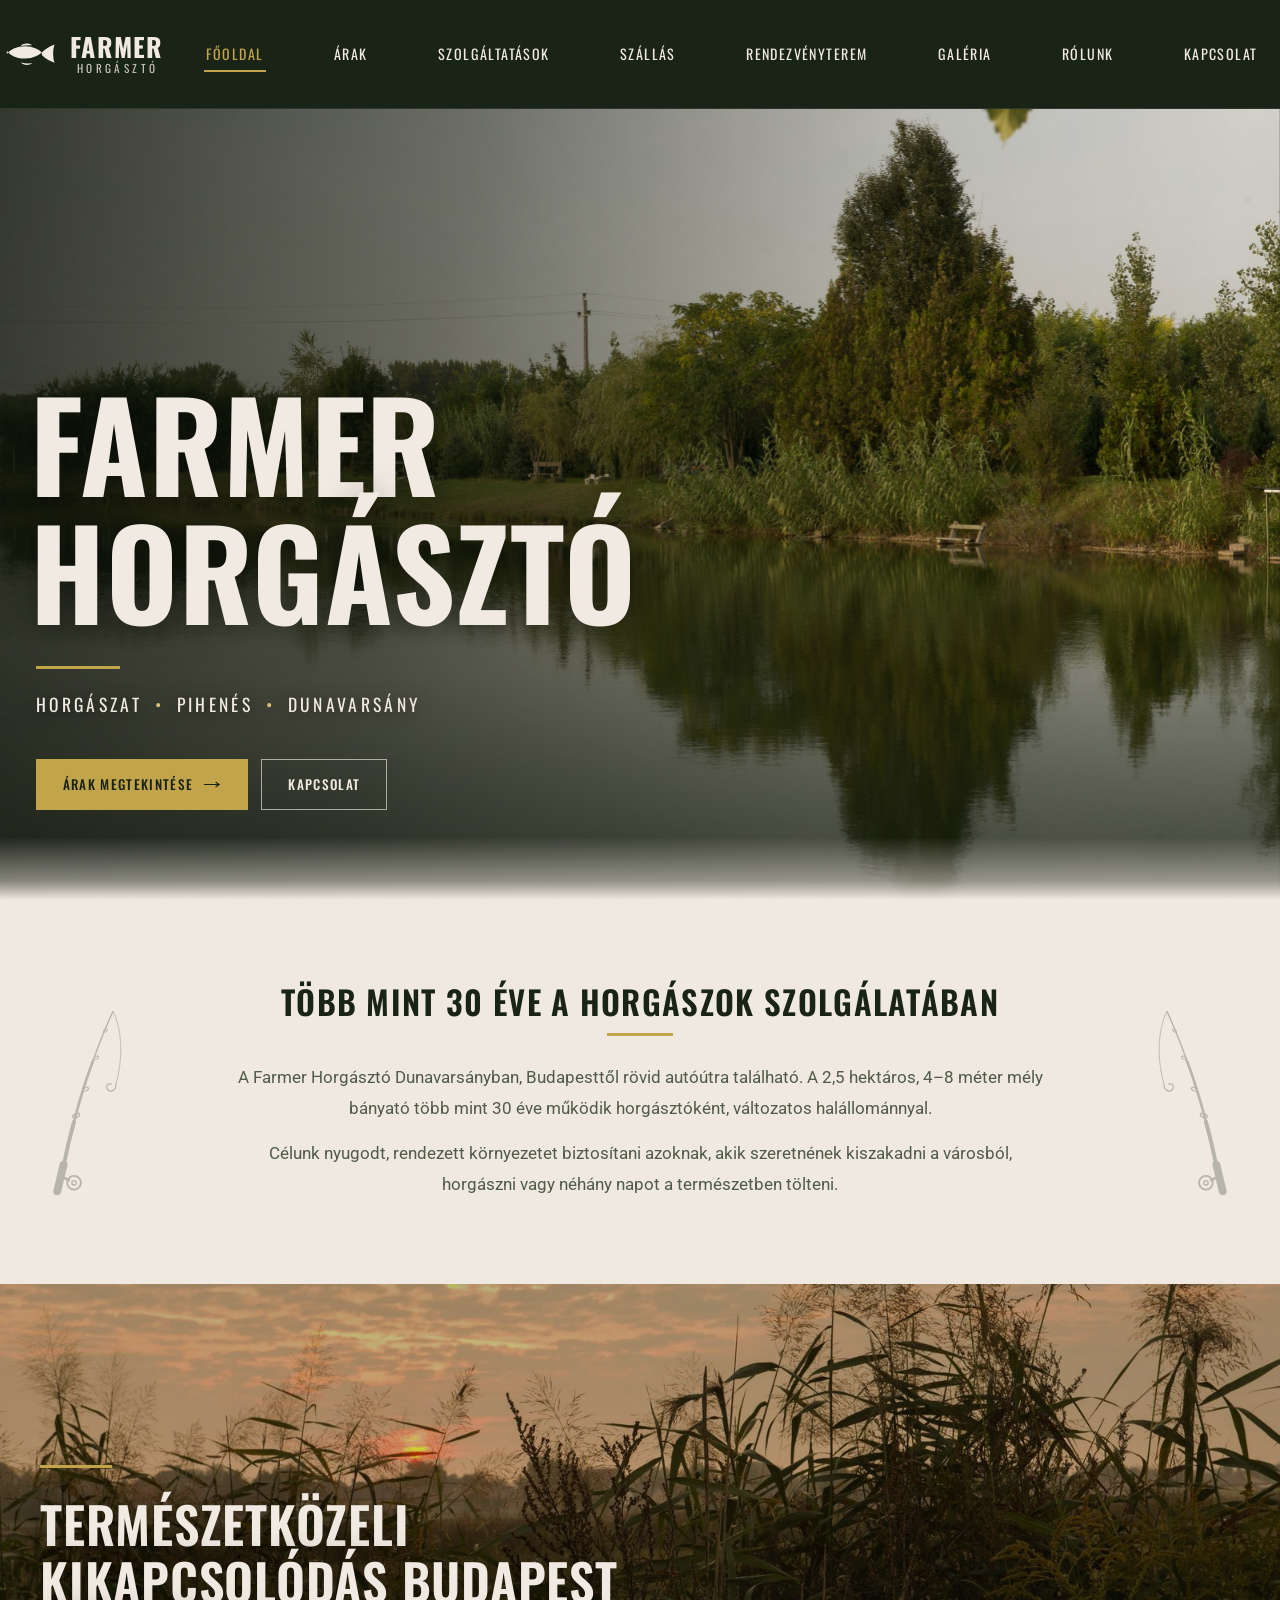
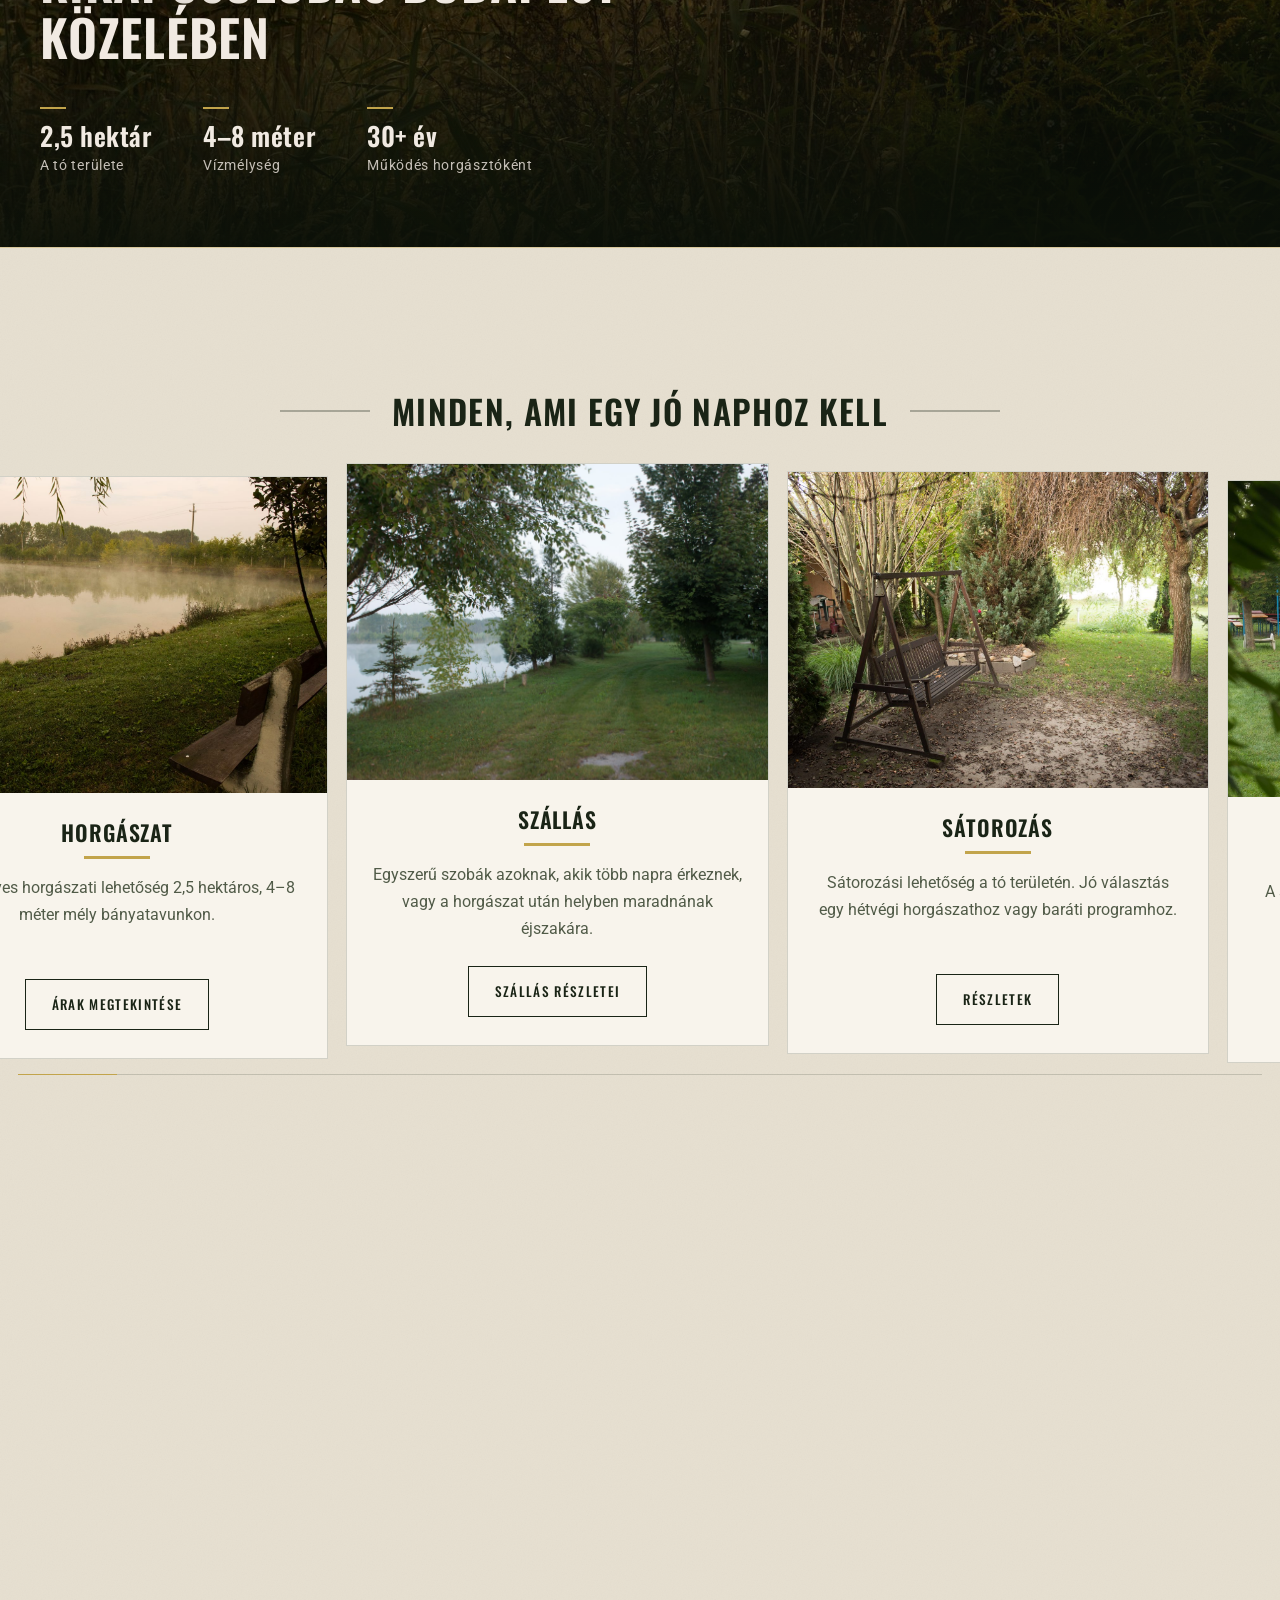
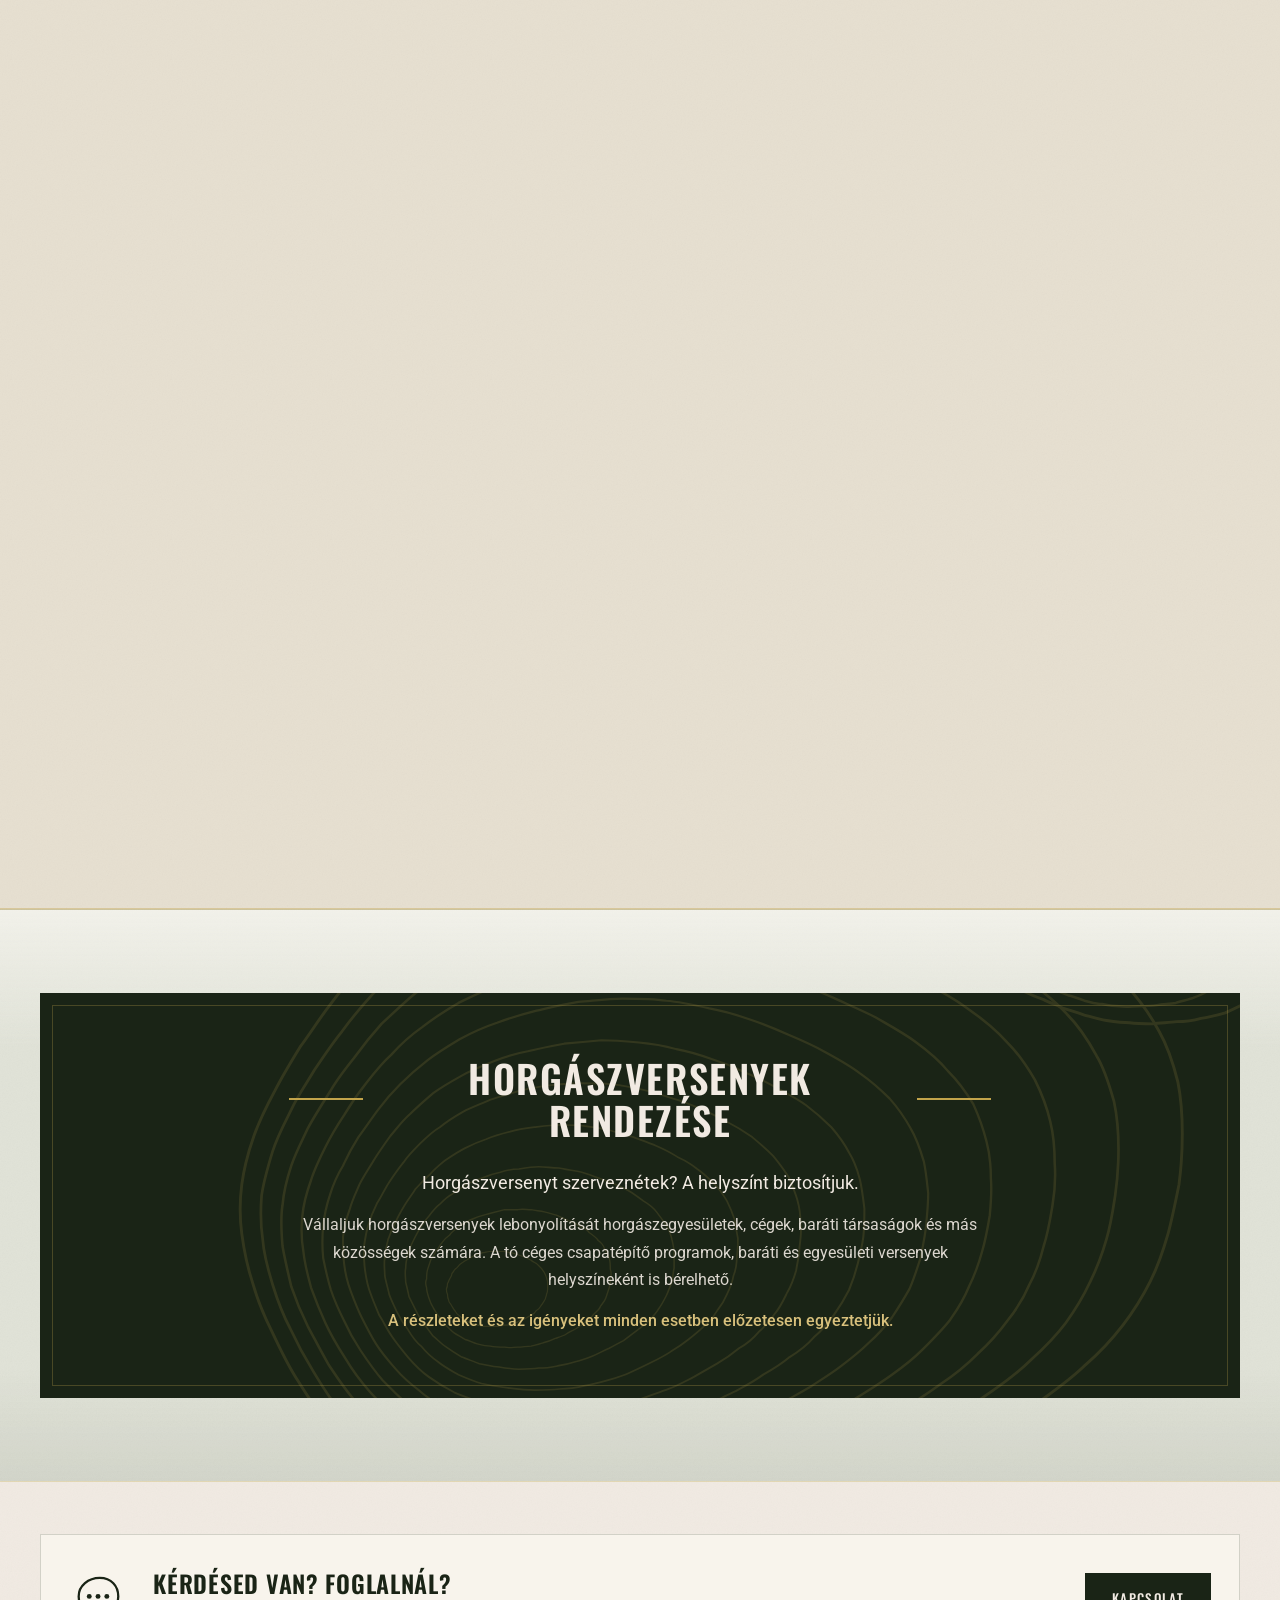
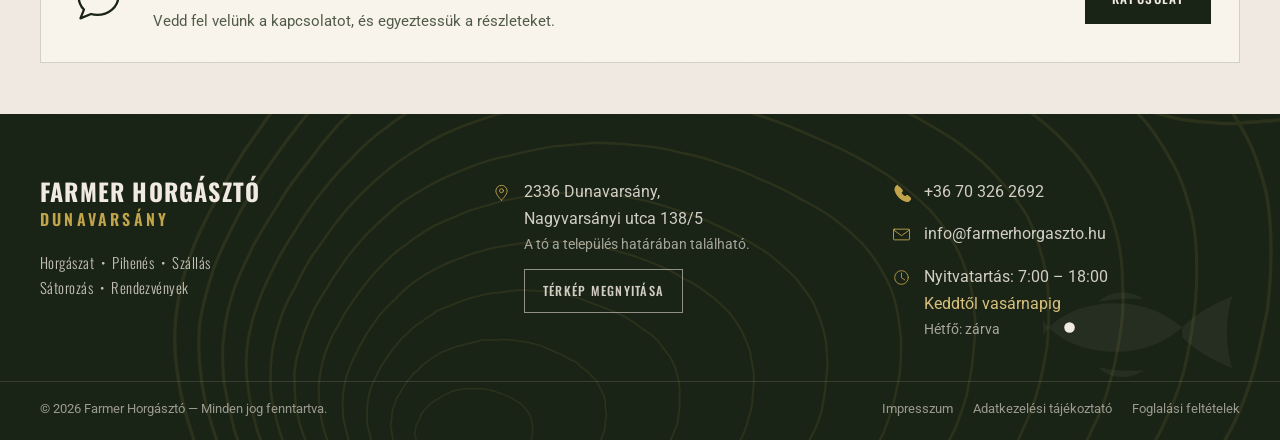
==== index.html @ 31d84ae6 "adding website" ====
<!DOCTYPE html>
<html lang="hu">
<head>
<meta charset="utf-8">
<meta name="viewport" content="width=device-width, initial-scale=1">
<title>Farmer Horgásztó – Horgászat, szállás és rendezvényterem Dunavarsányban</title>
<meta name="description" content="Több mint 30 éve működő horgásztó Dunavarsányban, Budapest közelében. Napijegyes horgászat, tóparti szállás, sátorozás, bográcsozás, kemence és rendezvényterem.">
<meta name="theme-color" content="#1a2416">
<link rel="canonical" href="https://www.farmerhorgaszto.hu/">
<meta property="og:type" content="website"><meta property="og:locale" content="hu_HU">
<meta property="og:site_name" content="Farmer Horgásztó">
<meta property="og:title" content="Farmer Horgásztó – Természetközeli kikapcsolódás Budapest közelében">
<meta property="og:description" content="2,5 hektáros bányató változatos halállománnyal, szállással, sátorozási lehetőséggel és rendezvényteremmel.">
<meta property="og:image" content="https://www.farmerhorgaszto.hu/images/DSC_5555.jpg">
<meta name="twitter:card" content="summary_large_image">
<link rel="preconnect" href="https://fonts.googleapis.com"><link rel="preconnect" href="https://fonts.gstatic.com" crossorigin>
<link href="https://fonts.googleapis.com/css2?family=Oswald:wght@300;400;500;600;700&family=Roboto:wght@300;400;500;700&display=swap" rel="stylesheet">
<link rel="stylesheet" href="assets/css/style.css">
<link rel="preload" as="image" href="images/DSC_5555.jpg">
</head>
<body>
<a class="skip" href="#main">Ugrás a tartalomra</a>

<header class="hdr">
<div class="hdr__in">
<a class="logo" href="index.html" aria-label="Farmer Horgásztó – főoldal">
<svg class="logo__fish" viewBox="0 0 96 44" aria-hidden="true"><use href="assets/img/icons.svg#fish-logo"/></svg>
<span class="logo__t"><span class="logo__n">Farmer</span><span class="logo__s">Horgásztó</span></span>
</a>
<button class="burger" type="button" aria-expanded="false" aria-controls="nav" aria-label="Menü"><span></span><span></span><span></span></button>
<nav class="nav" id="nav" aria-label="Főmenü"><ul>
<li><a href="index.html" aria-current="page">Főoldal</a></li>
<li><a href="arak.html">Árak</a></li>
<li><a href="szolgaltatasok.html">Szolgáltatások</a></li>
<li><a href="szallas.html">Szállás</a></li>
<li><a href="rendezvenyterem.html">Rendezvényterem</a></li>
<li><a href="galeria.html">Galéria</a></li>
<li><a href="rolunk.html">Rólunk</a></li>
<li><a href="kapcsolat.html">Kapcsolat</a></li>
</ul></nav>
</div>
</header>

<main id="main">

<!-- ============ HERO ============ -->
<section class="hero">
  <div class="hero__img"><img src="images/DSC_5555.jpg" alt="A Farmer Horgásztó tükörsima vize, a túlparton fasorral." fetchpriority="high"></div>
  <div class="hero__scrim"></div>
  <div class="hero__in">
    <h1 class="hero__t"><span>Farmer</span><span>Horgásztó</span></h1>
    <div class="hero__rule"></div>
    <p class="hero__sub">Horgászat <b>&bull;</b> Pihenés <b>&bull;</b> Dunavarsány</p>
    <div class="hero__btns">
      <a class="btn btn--gold" href="arak.html">Árak megtekintése
        <svg class="btn__a" viewBox="0 0 18 6" aria-hidden="true"><g fill="none" stroke="currentColor" stroke-width="1.1" stroke-linecap="round" stroke-linejoin="round"><path d="M0 3h16"/><path d="M12.6.6 16 3l-3.4 2.4"/></g></svg></a>
      <a class="btn btn--ghost" href="kapcsolat.html">Kapcsolat</a>
    </div>
  </div>
</section>

<!-- ============ BEVEZETŐ ============ -->
<section class="sec rods" data-grow>

  <svg class="rod rod--l" viewBox="0 0 200 430" aria-hidden="true">
    <g fill="none" stroke="currentColor" stroke-linecap="round" stroke-linejoin="round">
      <!-- parafa nyél -->
      <path d="M50 404 62 354" stroke-width="15"/>
      <!-- orsó: a bot ALSÓ oldalán lóg, ahogy a pozíciós orsó szokott -->
      <path d="M62 378 72 383" stroke-width="5"/>
      <circle cx="82" cy="388" r="13" stroke-width="3.4"/>
      <circle cx="82" cy="388" r="4.2" stroke-width="2.6"/>
      <!-- bot: három szakasz, csökkenő vastagsággal → sima elkeskenyedés -->
      <path d="M63 352C68 326 74 300 82 272" stroke-width="7.5"/>
      <path d="M82 272C92 232 103 196 118 156" stroke-width="5"/>
      <path d="M118 156C130 122 142 92 156 62" stroke-width="2.8"/>
      <!-- vezetőgyűrűk -->
      <ellipse cx="86" cy="260" rx="7" ry="3.6" stroke-width="2.4" transform="rotate(-22 86 260)"/>
      <ellipse cx="104" cy="210" rx="6" ry="3.1" stroke-width="2.2" transform="rotate(-25 104 210)"/>
      <ellipse cx="124" cy="150" rx="5" ry="2.6" stroke-width="2" transform="rotate(-28 124 150)"/>
      <ellipse cx="142" cy="98" rx="4" ry="2.1" stroke-width="1.8" transform="rotate(-31 142 98)"/>
      <!-- zsinór a csúcsról, végén horog -->
      <path d="M157 62C176 104 174 156 162 200" stroke-width="1.6"/>
      <path d="M162 200c0 13-12 17-17 9-3-6 2-11 8-9" stroke-width="2.2"/>
    </g>
  </svg>

  <svg class="rod rod--r" viewBox="0 0 200 430" aria-hidden="true">
    <g fill="none" stroke="currentColor" stroke-linecap="round" stroke-linejoin="round">
      <path d="M50 404 62 354" stroke-width="15"/>
      <path d="M62 378 72 383" stroke-width="5"/>
      <circle cx="82" cy="388" r="13" stroke-width="3.4"/>
      <circle cx="82" cy="388" r="4.2" stroke-width="2.6"/>
      <path d="M63 352C68 326 74 300 82 272" stroke-width="7.5"/>
      <path d="M82 272C92 232 103 196 118 156" stroke-width="5"/>
      <path d="M118 156C130 122 142 92 156 62" stroke-width="2.8"/>
      <ellipse cx="86" cy="260" rx="7" ry="3.6" stroke-width="2.4" transform="rotate(-22 86 260)"/>
      <ellipse cx="104" cy="210" rx="6" ry="3.1" stroke-width="2.2" transform="rotate(-25 104 210)"/>
      <ellipse cx="124" cy="150" rx="5" ry="2.6" stroke-width="2" transform="rotate(-28 124 150)"/>
      <ellipse cx="142" cy="98" rx="4" ry="2.1" stroke-width="1.8" transform="rotate(-31 142 98)"/>
      <path d="M157 62C176 104 174 156 162 200" stroke-width="1.6"/>
      <path d="M162 200c0 13-12 17-17 9-3-6 2-11 8-9" stroke-width="2.2"/>
    </g>
  </svg>

  <div class="wrap wrap--n center rv">
    <h2 class="shead2">Több mint 30 éve a horgászok szolgálatában</h2>
    <div class="uline"></div>
    <p class="lead" style="margin-top:1.5em">A Farmer Horgásztó Dunavarsányban, Budapesttől rövid autóútra található. A 2,5 hektáros, 4–8 méter mély bányató több mint 30 éve működik horgásztóként, változatos halállománnyal.</p>
    <p class="lead" style="margin-top:.8em">Célunk nyugodt, rendezett környezetet biztosítani azoknak, akik szeretnének kiszakadni a városból, horgászni vagy néhány napot a természetben tölteni.</p>
  </div>
</section>

<!-- ============ FOTÓSÁV ============ -->
<section class="band">
  <div class="band__img"><img src="images/DSC_5424.jpg" alt="Napkelte a tópart nádasa mögött." loading="lazy"></div>
  <div class="band__in">
    <p class="band__t">Természetközeli kikapcsolódás Budapest közelében</p>
    <div class="band__m">
      <div><b>2,5 hektár</b><span>A tó területe</span></div>
      <div><b>4–8 méter</b><span>Vízmélység</span></div>
      <div><b>30+ év</b><span>Működés horgásztóként</span></div>
    </div>
  </div>
</section>

<!-- ============ SZOLGÁLTATÁSOK — vízszintes, görgetéssel vezérelt sáv ============ -->
<section class="hscroll" id="elmenyek">
  <div class="hscroll__sticky">

    <div class="hscroll__head">
      <h2 class="shead">Minden, ami egy jó naphoz kell</h2>
    </div>

    <div class="hscroll__track">

      <article class="hscroll__item"><div class="scard">
        <figure class="scard__fig"><img src="images/DSC_5400.jpg" alt="Pad a ködös tóparton, hajnalban." loading="lazy"></figure>
        <div class="scard__b">
          <h3 class="scard__t">Horgászat</h3><div class="uline"></div>
          <p>Napijegyes horgászati lehetőség 2,5 hektáros, 4–8 méter mély bányatavunkon.</p>
          <a class="btn" href="arak.html">Árak megtekintése</a>
        </div>
      </div></article>

      <article class="hscroll__item"><div class="scard">
        <figure class="scard__fig"><img src="images/DSC_5443.jpg" alt="Füves tópart fákkal, szálláshelyek környéke." loading="lazy"></figure>
        <div class="scard__b">
          <h3 class="scard__t">Szállás</h3><div class="uline"></div>
          <p>Egyszerű szobák azoknak, akik több napra érkeznek, vagy a horgászat után helyben maradnának éjszakára.</p>
          <a class="btn" href="szallas.html">Szállás részletei</a>
        </div>
      </div></article>

      <article class="hscroll__item"><div class="scard">
        <figure class="scard__fig"><img src="images/DSC_5455.jpg" alt="Hintaágy és füves terület a tó partján, sátorozóhely." loading="lazy"></figure>
        <div class="scard__b">
          <h3 class="scard__t">Sátorozás</h3><div class="uline"></div>
          <p>Sátorozási lehetőség a tó területén. Jó választás egy hétvégi horgászathoz vagy baráti programhoz.</p>
          <a class="btn" href="szallas.html">Részletek</a>
        </div>
      </div></article>

      <article class="hscroll__item"><div class="scard">
        <figure class="scard__fig"><img src="images/DSC_5485.jpg" alt="Kemence és padok a tóparti szabadtéri konyhánál." loading="lazy"></figure>
        <div class="scard__b">
          <h3 class="scard__t">Bográcsozás</h3><div class="uline"></div>
          <p>A szabadban főznél? A tó területén bográcsozási lehetőség is rendelkezésre áll.</p>
          <a class="btn" href="szolgaltatasok.html">Részletek</a>
        </div>
      </div></article>

      <article class="hscroll__item"><div class="scard">
        <figure class="scard__fig"><img src="images/DSC_5446.jpg" alt="Fedett szabadtéri konyha kemencével a tóparton." loading="lazy"></figure>
        <div class="scard__b">
          <h3 class="scard__t">Kemence</h3><div class="uline"></div>
          <p>Hagyományos kemencénk szintén használható előzetes egyeztetés alapján.</p>
          <a class="btn" href="szolgaltatasok.html">Részletek</a>
        </div>
      </div></article>

      <article class="hscroll__item"><div class="scard">
        <figure class="scard__fig"><img src="images/DSC_5473.jpg" alt="Kivilágított épület a tóparton, esti fényben." loading="lazy"></figure>
        <div class="scard__b">
          <h3 class="scard__t">Rendezvényterem</h3><div class="uline"></div>
          <p>Különálló rendezvénytermünk családi és baráti összejövetelekhez, születésnapokhoz és kisebb rendezvényekhez bérelhető.</p>
          <a class="btn" href="rendezvenyterem.html">Rendezvényterem részletei</a>
        </div>
      </div></article>

    </div>

    <div class="hscroll__bar" aria-hidden="true"><span></span></div>

    <div class="hscroll__nav">
      <button class="hscroll__arrow hscroll__arrow--prev" type="button" aria-label="Előző">
        <svg viewBox="0 0 18 10" aria-hidden="true"><g fill="none" stroke="currentColor" stroke-width="1.4" stroke-linecap="round" stroke-linejoin="round"><path d="M0 5h16"/><path d="M12 1l4 4-4 4"/></g></svg>
      </button>
      <button class="hscroll__arrow hscroll__arrow--next" type="button" aria-label="Következő">
        <svg viewBox="0 0 18 10" aria-hidden="true"><g fill="none" stroke="currentColor" stroke-width="1.4" stroke-linecap="round" stroke-linejoin="round"><path d="M0 5h16"/><path d="M12 1l4 4-4 4"/></g></svg>
      </button>
    </div>

  </div>
</section>

<!-- ============ HORGÁSZVERSENYEK ============ -->
<section class="sec sec--haze">
  <div class="wrap">
    <div class="hl rv">
      <div class="hl__body">
        <h2 class="hl__t">Horgászversenyek rendezése</h2>
        <p>Horgászversenyt szerveznétek? A helyszínt biztosítjuk.</p>
        <p>Vállaljuk horgászversenyek lebonyolítását horgászegyesületek, cégek, baráti társaságok és más közösségek számára. A tó céges csapatépítő programok, baráti és egyesületi versenyek helyszíneként is bérelhető.</p>
        <p class="g">A részleteket és az igényeket minden esetben előzetesen egyeztetjük.</p>
      </div>
    </div>
  </div>
</section>

<!-- ============================================================
     HELYE: „AKVÁRIUM” SZEKCIÓ (későbbi fejlesztés)
     AI-generált tóháttér + úszkáló halak canvason: kattintásra
     kiúszik az aktuális hal, beúszik a következő, rövid leírással.
     ============================================================ -->

<!-- ============ CTA ============ -->
<section class="sec sec--tight">
  <div class="wrap">
    <div class="ctabar rv">
      <svg class="ico" aria-hidden="true"><use href="assets/img/icons.svg#chat"/></svg>
      <div>
        <p class="ctabar__t">Kérdésed van? Foglalnál?</p>
        <p class="ctabar__d">Vedd fel velünk a kapcsolatot, és egyeztessük a részleteket.</p>
      </div>
      <a class="btn btn--dark" href="kapcsolat.html">Kapcsolat</a>
    </div>
  </div>
</section>

</main>

<footer class="ftr">
<svg class="ftr__fish" viewBox="0 0 96 44" aria-hidden="true"><use href="assets/img/icons.svg#fish-logo"/></svg>
<div class="ftr__top">
<div class="ftr__brand">
<p class="ftr__n">Farmer Horgásztó</p>
<p class="ftr__c">Dunavarsány</p>
<p class="ftr__tags">Horgászat &nbsp;&bull;&nbsp; Pihenés &nbsp;&bull;&nbsp; Szállás<br>Sátorozás &nbsp;&bull;&nbsp; Rendezvények</p>
</div>
<div class="ftr__rows">
<div class="ftr__row"><svg class="ico" aria-hidden="true"><use href="assets/img/icons.svg#pin"/></svg>
<div><p>2336 Dunavarsány,<br>Nagyvarsányi utca 138/5</p><p class="ftr__sm">A tó a település határában található.</p>
<a class="ftr__btn" href="https://www.google.com/maps/search/?api=1&amp;query=2336+Dunavars%C3%A1ny+Nagyvars%C3%A1nyi+utca+138%2F5" target="_blank" rel="noopener">Térkép megnyitása</a></div></div>
</div>
<div class="ftr__rows">
<div class="ftr__row"><svg class="ico" aria-hidden="true"><use href="assets/img/icons.svg#phone"/></svg><a href="tel:+36703262692">+36 70 326 2692</a></div>
<div class="ftr__row"><svg class="ico" aria-hidden="true"><use href="assets/img/icons.svg#mail"/></svg><a href="mailto:info@farmerhorgaszto.hu">info@farmerhorgaszto.hu</a></div>
<div class="ftr__row"><svg class="ico" aria-hidden="true"><use href="assets/img/icons.svg#clock"/></svg>
<div><p>Nyitvatartás: 7:00 – 18:00</p><p class="g">Keddtől vasárnapig</p><p class="ftr__sm">Hétfő: zárva</p></div></div>
</div>
</div>
<div class="ftr__bot">
<p>© 2026 Farmer Horgásztó — Minden jog fenntartva.</p>
<nav aria-label="Jogi információk">
<a href="impresszum.html">Impresszum</a>
<a href="adatkezeles.html">Adatkezelési tájékoztató</a>
<a href="feltetelek.html">Foglalási feltételek</a>
</nav>
</div>
</footer>

<script src="assets/js/main.js" defer></script>
</body>
</html>
---- assets/css/style.css ----
/* ============================================================
   FARMER HORGÁSZTÓ — stíluslap
   Betűk:  Oswald (címek, menü, gombok, árak) · Roboto (folyószöveg)
           Great Vibes (kézírásos alcím, csak a rendezvényterem oldalon)
   Színek: #1a2416 mélyzöld · #f1eae2 krém · #c2a44b arany

   1) Tokenek  2) Alapok  3) Fejléc  4) Gombok  5) Főoldali hero
   6) Aloldali hero  7) Szekciócímek  8) Jegykártyák  9) Panelek
   10) Árlista  11) Ikonsáv  12) Szolgáltatáskártyák  13) Kétosztatú
   14) Pipás lista  15) CTA sáv  16) Galéria  17) Jogi szövegek
   18) Lábléc  19) Animáció  20) Reszponzív
   Atmoszféra: 2b) légtér-réteg  9b) vízszint-szekciók
   14c) fotósáv  22) szintvonal-motívum
   ============================================================ */

/* --- 1. Tokenek ------------------------------------------- */
:root{
  --dark:#1a2416;          /* fejléc, lábléc, sötét panelek */
  --dark-2:#22301c;        /* sötét kártyaalap */
  --dark-3:#2c3b24;        /* hover */
  --cream:#f1eae2;         /* oldal háttér */
  --paper:#f8f4ec;         /* világos kártya */
  --sand:#e6dfd0;          /* tónusos panel */
  --gold:#c2a44b;
  --gold-l:#d8c07c;

  /* Atmoszféra. A tó fotóin a hajnali köd hűvös, zöldes-szürke – ez a
     --haze; a --deep a vízoszlop alja, egy fokkal a --dark alatt. */
  --haze:#e0e2d7;         /* párás, hűvös sáv (a meleg --sand párja) */
  --deep:#111b12;         /* legmélyebb sáv */
  --ink:#26301f;
  --ink-soft:#515b48;
  --line:rgba(26,36,22,.17);
  --line-2:rgba(26,36,22,.3);

  --disp:"Oswald","Arial Narrow",Arial,sans-serif;
  --body:"Roboto","Helvetica Neue",Arial,sans-serif;
  --script:"Great Vibes",cursive;

  --wrap:1280px;
  --pad:clamp(16px,3.4vw,40px);
  --hdr-h:108px;
  --ease:cubic-bezier(.22,.61,.36,1);

  /* papírszemcse – egy helyen definiálva, több rétegben újrahasználva */
  --grain:url("data:image/svg+xml;utf8,<svg xmlns='http://www.w3.org/2000/svg' width='160' height='160'><filter id='n'><feTurbulence type='fractalNoise' baseFrequency='.8' numOctaves='3'/><feColorMatrix type='saturate' values='0'/></filter><rect width='160' height='160' filter='url(%23n)' opacity='.05'/></svg>");
}

/* --- 2. Alapok -------------------------------------------- */
*,*::before,*::after{box-sizing:border-box}
html{-webkit-text-size-adjust:100%;scroll-behavior:smooth;scroll-padding-top:calc(var(--hdr-h) + 16px)}

body{
  margin:0;
  /* a fejléc fix, ezért állandó helyet tartunk neki — így az
     összezárás nem mozgatja meg az oldal tartalmát (nincs ugrálás) */
  padding-top:var(--hdr-h);
  background-color:var(--cream);
  /* --- 2b. Légtér-réteg ------------------------------------------
     Nem egyetlen lapos krém: két nagy, lágy páraudvar + egy függőleges
     tónus + a szemcse. A páraudvarok a nézethez vannak szögezve, ezért
     nem görögnek a tartalommal — így az az érzés, hogy lefelé haladunk
     a vízoszlopban, nem pedig végig egy papírlapon. */
  background-image:
    radial-gradient(115% 68% at 76% -10%,rgba(250,247,241,.92) 0%,rgba(250,247,241,0) 60%),
    radial-gradient(88% 62% at 6% 46%,rgba(178,192,166,.34) 0%,rgba(178,192,166,0) 66%),
    linear-gradient(to bottom,rgba(214,216,203,0) 34%,rgba(178,190,168,.3) 100%),
    var(--grain);
  background-attachment:fixed,fixed,fixed,scroll;
  background-repeat:no-repeat,no-repeat,no-repeat,repeat;
  color:var(--ink);
  font-family:var(--body);font-size:16px;font-weight:400;line-height:1.72;
  -webkit-font-smoothing:antialiased;overflow-x:hidden;
}

img,svg,picture{display:block;max-width:100%}
img{height:auto}
a{color:inherit;text-decoration:none}
h1,h2,h3,h4,p{margin:0}
ul{margin:0;padding:0;list-style:none}
button{font:inherit;color:inherit;background:none;border:0;cursor:pointer}
strong{font-weight:700}

h1,h2,h3,h4,.disp{
  font-family:var(--disp);font-weight:600;line-height:1.1;
  text-transform:uppercase;letter-spacing:.01em;
}

.wrap{width:100%;max-width:var(--wrap);margin:0 auto;padding:0 var(--pad)}
.wrap--n{max-width:900px}

.skip{position:absolute;left:-9999px;top:0;z-index:200;padding:12px 20px;background:var(--gold);color:var(--dark)}
.skip:focus{left:12px;top:12px}
::selection{background:var(--gold);color:var(--dark)}
:focus-visible{outline:2px solid var(--gold);outline-offset:3px}

.sec{padding:clamp(48px,6.5vw,92px) 0;position:relative}
.sec--tight{padding:clamp(34px,4vw,54px) 0}
.sec--sand{
  background-color:var(--sand);
  background-image:var(--grain);
  border-top:1px solid rgba(194,164,75,.4);
  border-bottom:1px solid rgba(194,164,75,.4);
}
.sec--paper{background:var(--paper)}
.sec--dark{background:var(--dark);color:var(--cream)}

/* --- 9b. Vízszint-szekciók ---------------------------------------
   A tó fotói mindig két sávra válnak: megvilágított felszín fölött,
   leülő mélység alatt. A szekciók ugyanígy találkoznak — felső
   peremük fénylik, az aljuk beárnyékolódik, nem éles vonallal. */
.sec--haze{
  background-color:var(--haze);
  background-image:
    linear-gradient(to bottom,rgba(252,250,245,.62) 0%,rgba(252,250,245,0) 24%),
    linear-gradient(to top,rgba(26,36,22,.07) 0%,rgba(26,36,22,0) 20%),
    var(--grain);
  border-top:1px solid rgba(194,164,75,.34);
  border-bottom:1px solid rgba(194,164,75,.34);
}

.sec--deep{
  position:relative;overflow:hidden;
  background-color:var(--deep);color:var(--cream);
  background-image:
    linear-gradient(to bottom,rgba(215,226,205,.16) 0%,rgba(215,226,205,0) 30%),
    linear-gradient(to top,rgba(0,0,0,.4) 0%,rgba(0,0,0,0) 42%);
  border-top:1px solid rgba(194,164,75,.34);
  border-bottom:1px solid rgba(194,164,75,.34);
}
.sec--deep>.wrap{position:relative;z-index:1}
.sec--deep .lead{color:rgba(241,234,226,.82)}

/* a paneles/adatsávos elemek sötét mezőben */
.sec--deep .specs,.sec--deep .feats{
  background:transparent;border-color:rgba(241,234,226,.2);
}
.sec--deep .specs li,.sec--deep .feats li{border-left-color:rgba(241,234,226,.2)}
.sec--deep .specs b,.sec--deep .feats span,.sec--deep .feats .ico{color:var(--cream)}
.sec--deep .specs span{color:rgba(241,234,226,.62)}

.ico{width:36px;height:36px;flex:0 0 auto;color:currentColor}
.lead{font-size:1.08rem;color:var(--ink-soft);line-height:1.8}
.center{text-align:center}
.mx{margin-left:auto;margin-right:auto}

/* --- 3. Fejléc -------------------------------------------- */
/* FIX pozíció: a body padding-top tartja a helyet. Ha a fejléc sticky
   lenne, az összezáráskor változó magasság elmozdítaná a tartalmat,
   ami újabb görgetési eseményt szülne — innen jött az ugrálás. */
.hdr{
  position:fixed;top:0;left:0;right:0;z-index:90;
  background:var(--dark);
  border-bottom:1px solid rgba(241,234,226,.1);
  transition:box-shadow .5s var(--ease);
}
.hdr.is-stuck{box-shadow:0 14px 34px -20px rgba(0,0,0,.75)}

/* Lefelé görgetve a fejléc összezár, felfelé görgetve visszanyílik. */
.hdr__in,.logo__fish,.logo__n,.logo__s{
  transition:min-height .45s var(--ease),width .45s var(--ease),
             font-size .45s var(--ease),opacity .35s var(--ease),
             margin .45s var(--ease),padding .45s var(--ease);
}
.hdr.is-compact .hdr__in{min-height:68px}
.hdr.is-compact .logo__fish{width:40px}
.hdr.is-compact .logo__n{font-size:1.24rem}
.hdr.is-compact .logo__s{font-size:0;opacity:0;margin-top:-2px}

/* a logó teláll a bal sarokban, a menüpontok egyenletesen oszlanak el */
.hdr__in{
  display:flex;align-items:center;gap:clamp(20px,3vw,60px);
  max-width:none;margin:0;
  padding:0 clamp(12px,1.6vw,26px) 0 6px;
  min-height:var(--hdr-h);
}

.logo{display:flex;align-items:center;gap:10px;color:var(--cream);flex:0 0 auto;padding:10px 0}
.logo__fish{width:58px;height:auto;margin-left:-4px;color:var(--cream);transition:transform .5s var(--ease)}
.logo:hover .logo__fish{transform:translateX(-3px)}
.logo__t{display:block;line-height:1}
.logo__n{
  display:block;font-family:var(--disp);font-weight:700;font-size:1.62rem;
  letter-spacing:.05em;text-transform:uppercase;
}
.logo__s{
  display:flex;align-items:center;gap:7px;justify-content:center;
  font-family:var(--disp);font-weight:400;font-size:.7rem;
  letter-spacing:.3em;text-transform:uppercase;color:rgba(241,234,226,.8);
  margin-top:3px;
}
.logo__s::before,.logo__s::after{content:"";flex:1 1 auto;height:1px;background:rgba(241,234,226,.45)}

/* a menü kitölti a maradék szélességet, a linkek egyenletesen oszlanak el
   (ugyanaz a modell, mint a Parton oldalon) */
.nav{display:flex;align-items:center;flex:1 1 auto;justify-content:space-between;gap:clamp(10px,1.1vw,22px)}
.nav ul{
  display:flex;align-items:center;
  flex:1 1 auto;justify-content:space-between;
  gap:clamp(10px,1.1vw,22px);
}
.nav a{
  display:block;position:relative;padding:8px 2px;
  font-family:var(--disp);font-weight:400;font-size:.88rem;
  letter-spacing:.1em;text-transform:uppercase;
  color:var(--cream);white-space:nowrap;
  transition:color .3s var(--ease);
}
.nav a::after{
  content:"";position:absolute;left:0;right:0;bottom:2px;height:2px;
  background:var(--gold);transform:scaleX(0);transform-origin:left;
  transition:transform .4s var(--ease);
}
.nav a:hover{color:var(--gold-l)}
.nav a:hover::after{transform:scaleX(1)}
.nav a[aria-current="page"]{color:var(--gold)}
.nav a[aria-current="page"]::after{transform:scaleX(1)}

.burger{display:none;width:46px;height:38px;position:relative;margin-left:auto;flex:0 0 auto}
.burger span{position:absolute;left:10px;right:10px;height:2px;background:var(--cream);transition:transform .4s var(--ease),opacity .25s}
.burger span:nth-child(1){top:12px}
.burger span:nth-child(2){top:18px}
.burger span:nth-child(3){top:24px}
.burger[aria-expanded="true"] span:nth-child(1){transform:translateY(6px) rotate(45deg)}
.burger[aria-expanded="true"] span:nth-child(2){opacity:0}
.burger[aria-expanded="true"] span:nth-child(3){transform:translateY(-6px) rotate(-45deg)}

/* --- 4. Gombok -------------------------------------------- */
.btn{
  display:inline-flex;align-items:center;justify-content:center;gap:11px;
  padding:13px 26px;
  font-family:var(--disp);font-weight:500;font-size:.83rem;
  letter-spacing:.1em;text-transform:uppercase;
  border:1.5px solid var(--dark);color:var(--dark);background:transparent;
  transition:background-color .35s var(--ease),color .35s var(--ease),border-color .35s var(--ease);
}
.btn:hover{background:var(--dark);color:var(--cream)}
.btn__a{width:17px;height:9px;flex:0 0 auto;transition:transform .35s var(--ease)}
.btn:hover .btn__a{transform:translateX(4px)}

.btn--dark{background:var(--dark);color:var(--cream)}
.btn--dark:hover{background:var(--dark-3);border-color:var(--dark-3)}
.btn--gold{background:var(--gold);border-color:var(--gold);color:var(--dark)}
.btn--gold:hover{background:var(--gold-l);border-color:var(--gold-l);color:var(--dark)}
.btn--ghost{border-color:rgba(241,234,226,.65);color:var(--cream)}
.btn--ghost:hover{background:var(--cream);color:var(--dark);border-color:var(--cream)}
.btn--wide{width:100%}

/* --- 5. Főoldali hero ------------------------------------- */
.hero{
  position:relative;min-height:calc(100vh - var(--hdr-h));
  display:flex;align-items:flex-end;overflow:hidden;background:var(--dark);
}
@supports (min-height:100svh){.hero{min-height:calc(100svh - var(--hdr-h))}}

.hero__img{position:absolute;inset:0}
/* Egyenletes vágás: felül és alul is egy kicsit veszünk el, így a fák
   teteje és a vízfelület is bent marad. Nincs nagyítás. */
.hero__img img{width:100%;height:100%;object-fit:cover;object-position:50% 50%}
.hero__scrim{
  position:absolute;inset:0;
  background:
    linear-gradient(100deg,rgba(14,20,11,.82) 0%,rgba(14,20,11,.52) 34%,rgba(14,20,11,.1) 66%,rgba(14,20,11,0) 88%),
    linear-gradient(to top,rgba(14,20,11,.6) 0%,rgba(14,20,11,0) 46%);
}
/* vízszint: a hero alja beolvad a lap légterébe, nem éles vonallal ér véget */
.hero::after{
  content:"";position:absolute;left:0;right:0;bottom:0;z-index:2;
  height:clamp(46px,7vh,104px);pointer-events:none;
  background:linear-gradient(to bottom,rgba(241,234,226,0),rgba(241,234,226,.5) 70%,var(--cream));
}
.hero__in{
  position:relative;z-index:3;width:100%;
  padding:clamp(40px,7vh,90px) var(--pad) clamp(52px,10vh,120px) clamp(22px,2.8vw,52px);
  max-width:none;margin:0;
}
.hero__t{
  font-family:var(--disp);font-weight:700;
  font-size:clamp(3rem,9.6vw,8.4rem);line-height:1.04;
  letter-spacing:.005em;color:var(--cream);
  margin-left:-.045em;   /* Oswald bal oldali üres sávjának optikai kiegyenlítése */
  text-shadow:0 4px 30px rgba(10,14,8,.5);
}
.hero__t span{display:block}
.hero__rule{width:84px;height:3px;background:var(--gold);margin:clamp(20px,2.6vw,32px) 0 clamp(14px,1.8vw,20px)}
.hero__sub{
  font-family:var(--disp);font-weight:400;
  font-size:clamp(.82rem,1.6vw,1.1rem);letter-spacing:.19em;text-transform:uppercase;
  color:var(--cream);text-shadow:0 2px 16px rgba(10,14,8,.55);
}
.hero__sub b{font-weight:400;color:var(--gold-l);padding:0 .3em}
.hero__btns{display:flex;flex-wrap:wrap;gap:13px;margin-top:clamp(24px,3.2vw,40px)}

/* --- 6. Aloldali hero ------------------------------------- */
.phero{
  position:relative;display:flex;align-items:center;justify-content:center;
  min-height:clamp(340px,44vw,560px);
  overflow:hidden;background:var(--dark);text-align:center;
}
.phero__img{position:absolute;inset:0}
.phero__img img{width:100%;height:100%;object-fit:cover;object-position:50% 45%}
.phero::after{
  content:"";position:absolute;inset:0;
  background:
    /* legfelső réteg: a vízszint, ami a lap krémjébe olvad */
    linear-gradient(to bottom,rgba(241,234,226,0) 80%,rgba(241,234,226,.46) 100%),
    linear-gradient(to bottom,rgba(14,20,11,.52),rgba(14,20,11,.28) 45%,rgba(14,20,11,.62));
}
.pagehero,.phero__pad{padding-top:0}
.phero__in{position:relative;z-index:1;padding:clamp(56px,7vw,86px) var(--pad)}
.phero__t{
  font-family:var(--disp);font-weight:700;
  font-size:clamp(2.1rem,7.4vw,5.6rem);line-height:1;
  letter-spacing:.008em;color:var(--cream);
  text-shadow:0 4px 28px rgba(10,14,8,.55);
}
.phero__sub{
  font-family:var(--disp);font-weight:500;
  font-size:clamp(.86rem,2vw,1.32rem);letter-spacing:.13em;text-transform:uppercase;
  color:var(--cream);margin-top:.7em;text-shadow:0 2px 16px rgba(10,14,8,.6);
}
.phero__script{
  font-family:var(--script);font-size:clamp(1.6rem,4.4vw,3.1rem);
  text-transform:none;letter-spacing:0;color:var(--cream);
  margin-top:.25em;text-shadow:0 2px 18px rgba(10,14,8,.6);line-height:1.3;
}
.phero__rule{width:76px;height:2px;background:var(--gold);margin:clamp(16px,2vw,24px) auto 0}

/* --- 7. Szekciócímek ------------------------------------- */
.shead{
  display:flex;align-items:center;justify-content:center;gap:22px;
  font-family:var(--disp);font-weight:600;
  font-size:clamp(1.3rem,3vw,2.1rem);letter-spacing:.04em;text-transform:uppercase;
  color:var(--dark);margin-bottom:clamp(26px,3.4vw,44px);text-align:center;
}
.shead::before,.shead::after{content:"";width:clamp(24px,7vw,90px);height:1.5px;background:var(--line-2);flex:0 0 auto}
.sec--dark .shead,.sec--deep .shead,
.sec--dark .shead2,.sec--deep .shead2{color:var(--cream)}
.sec--dark .shead::before,.sec--dark .shead::after,
.sec--deep .shead::before,.sec--deep .shead::after{background:rgba(241,234,226,.35)}

.shead2{
  font-family:var(--disp);font-weight:600;
  font-size:clamp(1.3rem,3vw,2.05rem);letter-spacing:.04em;text-transform:uppercase;
  color:var(--dark);text-align:center;
}
.shead2--l{text-align:left}
.uline{width:66px;height:3px;background:var(--gold);margin:14px auto 0}
.shead2--l+.uline{margin-left:0}

/* --- 8. Jegykártyák -------------------------------------- */
.tickets{display:grid;grid-template-columns:repeat(5,1fr);gap:clamp(10px,1.2vw,18px);align-items:stretch}
.ticket{display:flex;flex-direction:column;border:1px solid var(--line);background:var(--paper)}
.ticket__ico{
  display:flex;align-items:center;justify-content:center;
  padding:clamp(18px,2.4vw,30px) 12px;color:var(--dark);
}
.ticket__ico .ico{width:clamp(42px,4.6vw,62px);height:clamp(42px,4.6vw,62px)}
/* PNG vektorgrafikus jegyikonok (Árak oldal) */
.tico{width:clamp(78px,9vw,124px);height:auto;margin:0 auto}
.ticket__b{
  background:var(--dark-2);color:var(--cream);
  padding:16px 14px 20px;text-align:center;
  display:flex;flex-direction:column;flex:1 1 auto;
}
.ticket__n{font-family:var(--disp);font-weight:500;font-size:.98rem;letter-spacing:.04em;text-transform:uppercase;line-height:1.2}
.ticket__d{
  font-family:var(--disp);font-weight:300;font-size:.76rem;letter-spacing:.05em;
  text-transform:uppercase;color:rgba(241,234,226,.82);margin-top:.5em;line-height:1.4;
}
.ticket__b hr{width:26px;height:1.5px;background:var(--gold);border:0;margin:14px auto}
.ticket__p{
  font-family:var(--disp);font-weight:600;font-size:clamp(1.15rem,2vw,1.5rem);
  letter-spacing:0;margin-top:auto;
}
.ticket__p em{font-style:normal;font-weight:300;font-size:.72em}

/* --- 9. Panelek ------------------------------------------ */
.panel{background:var(--sand);padding:clamp(22px,3vw,38px)}
.panel--paper{background:var(--paper);border:1px solid var(--line)}
.panel--dark{background:var(--dark);color:var(--cream)}
.panel--dark .shead2{color:var(--cream)}

.pfish{
  display:grid;grid-template-columns:auto auto 1fr;gap:clamp(18px,3vw,42px);align-items:center;
}
.pfish__ico{color:var(--dark)}
.pfish__ico .ico{width:clamp(56px,6vw,84px);height:clamp(56px,6vw,84px)}
.pfish__t{font-family:var(--disp);font-weight:600;font-size:clamp(1.4rem,2.8vw,2.1rem);letter-spacing:.03em;text-transform:uppercase;color:var(--dark)}
.pfish__p{font-family:var(--disp);font-weight:600;font-size:clamp(1.4rem,2.8vw,2.1rem);color:var(--dark);margin-top:.1em}
.pfish__p em{font-style:normal;font-weight:300;font-size:.68em}
.pfish__list{display:grid;grid-template-columns:1fr 1fr;gap:9px 26px}

.checks{display:grid;gap:10px}
.checks li{display:flex;gap:12px;align-items:flex-start;line-height:1.6}
.checks .ico{width:20px;height:20px;margin-top:4px;color:var(--dark)}
.panel--dark .checks .ico,.sec--dark .checks .ico,
.sec--deep .checks .ico{color:var(--gold)}

/* --- 10. Árlista (pontozott) ----------------------------- */
.plist{display:grid;gap:4px}
.plist li{display:flex;align-items:baseline;gap:10px}
.plist .ico{width:22px;height:22px;color:var(--dark);align-self:center}
.plist__n{white-space:nowrap}
.plist__dots{flex:1 1 auto;border-bottom:1.5px dotted var(--line-2);transform:translateY(-4px)}
.plist__v{font-family:var(--disp);font-weight:500;white-space:nowrap;letter-spacing:.01em}

.bigprice{display:flex;align-items:center;gap:clamp(14px,2.4vw,26px);justify-content:center}
.bigprice .ico{width:clamp(48px,5vw,68px);height:clamp(48px,5vw,68px);color:var(--dark)}
.bigprice__v{font-family:var(--disp);font-weight:600;font-size:clamp(1.5rem,3.2vw,2.3rem);color:var(--dark)}
.bigprice__v em{font-style:normal;font-weight:300;font-size:.66em}

/* --- 10b. Árpanel (nagy ár + magyarázat) ------------------ */
.pricepanel{
  display:grid;grid-template-columns:1fr 1px 1fr;
  gap:clamp(20px,4vw,58px);align-items:center;
}
.pricepanel__div{background:var(--line);align-self:stretch;min-height:90px}
.pricepanel__label{
  font-family:var(--disp);font-weight:600;
  font-size:clamp(1.1rem,2.2vw,1.55rem);letter-spacing:.04em;
  text-transform:uppercase;color:var(--dark);
}
.pricepanel__when{font-size:.95rem;color:var(--ink-soft);margin-top:.25em}
.pricepanel__v{
  font-family:var(--disp);font-weight:600;
  font-size:clamp(2.1rem,4.6vw,3.4rem);line-height:1.05;
  color:var(--dark);margin-top:.35em;
}
.pricepanel__v em{font-style:normal;font-weight:300;font-size:.46em}
.pricepanel__note{font-size:.97rem;color:var(--ink-soft);line-height:1.75}
.pricepanel__note strong{color:var(--dark)}
@media (max-width:820px){
  .pricepanel{grid-template-columns:1fr;text-align:center}
  .pricepanel__div{width:100%;height:1px;min-height:0}
}

/* --- 11. Ikonsáv ---------------------------------------- */
.feats{
  display:grid;grid-template-columns:repeat(var(--n,5),1fr);
  background:var(--paper);border:1px solid var(--line);
}
.feats li{
  display:flex;flex-direction:column;align-items:center;gap:14px;text-align:center;
  padding:clamp(20px,2.6vw,32px) clamp(8px,1.4vw,18px);
  border-left:1px solid var(--line);
}
.feats li:first-child{border-left:0}
.feats .ico{width:clamp(34px,3.6vw,46px);height:clamp(34px,3.6vw,46px);color:var(--dark)}
.feats span{
  font-family:var(--disp);font-weight:500;font-size:.85rem;
  letter-spacing:.05em;text-transform:uppercase;line-height:1.35;color:var(--dark);
}
.feats--bare{background:transparent;border:0}
.feats--bare li{border-left:1px solid var(--line)}
.feats--bare li:first-child{border-left:0}

/* --- 11b. Adatsáv (ikon nélkül, érték + felirat) ---------- */
.specs{
  display:grid;grid-template-columns:repeat(var(--n,5),1fr);
  background:var(--paper);border:1px solid var(--line);
}
.specs li{
  padding:clamp(22px,2.6vw,34px) clamp(10px,1.4vw,20px);
  text-align:center;border-left:1px solid var(--line);
  display:flex;flex-direction:column;justify-content:center;gap:.45em;
}
.specs li:first-child{border-left:0}
.specs b{
  display:block;font-family:var(--disp);font-weight:600;
  font-size:clamp(1.1rem,1.9vw,1.5rem);letter-spacing:.02em;
  text-transform:uppercase;color:var(--dark);line-height:1.15;
}
.specs b em{font-style:normal;color:inherit}
.specs span{
  font-size:.78rem;letter-spacing:.06em;color:var(--ink-soft);line-height:1.45;
}
@media (max-width:900px){
  .specs{grid-template-columns:repeat(3,1fr)}
  .specs li:nth-child(3n+1){border-left:0}
  .specs li:nth-child(n+4){border-top:1px solid var(--line)}
}
@media (max-width:600px){
  .specs{grid-template-columns:repeat(2,1fr)}
  .specs li:nth-child(3n+1){border-left:1px solid var(--line)}
  .specs li:nth-child(2n+1){border-left:0}
  .specs li:nth-child(n+3){border-top:1px solid var(--line)}
}

/* --- 12. Szolgáltatáskártyák ---------------------------- */
.scards{display:grid;grid-template-columns:repeat(3,1fr);gap:clamp(14px,1.8vw,26px)}
.scard{
  display:flex;flex-direction:column;background:var(--paper);
  border:1px solid var(--line);transition:transform .5s var(--ease),box-shadow .5s var(--ease);
}
.scard:hover{transform:translateY(-5px);box-shadow:0 26px 50px -34px rgba(26,36,22,.6)}
.scard__fig{position:relative;margin:0;aspect-ratio:4/3;overflow:hidden;background:var(--dark-2)}
.scard__fig img{width:100%;height:100%;object-fit:cover;transition:transform .8s var(--ease)}
.scard:hover .scard__fig img{transform:scale(1.05)}
.scard__b{padding:clamp(22px,2.4vw,30px) clamp(18px,2.2vw,28px) clamp(20px,2.4vw,28px);text-align:center;display:flex;flex-direction:column;flex:1 1 auto}
.scard__t{font-family:var(--disp);font-weight:600;font-size:1.2rem;letter-spacing:.04em;text-transform:uppercase;color:var(--dark)}
.scard__b .uline{margin:11px auto 15px}
.scard__b p{color:var(--ink-soft);font-size:.96rem;line-height:1.65;margin-bottom:1.5em}
.scard__b .btn{margin-top:auto;align-self:center}

/* --- 13. Kétosztatú kártya ------------------------------ */
.split{display:grid;grid-template-columns:1fr 1fr;gap:clamp(14px,1.8vw,26px)}
.scard2{display:grid;grid-template-columns:1fr 1fr;background:var(--paper);border:1px solid var(--line)}
.scard2__fig{margin:0;overflow:hidden;background:var(--dark-2);min-height:260px}
.scard2__fig img{width:100%;height:100%;object-fit:cover}
.scard2__b{padding:clamp(18px,2vw,26px);display:flex;flex-direction:column}
.scard2__h{display:flex;align-items:center;gap:12px;margin-bottom:14px}
.scard2__h h3{font-size:1.24rem;letter-spacing:.04em;color:var(--dark)}
.scard2__b p{font-size:.95rem;color:var(--ink-soft);line-height:1.65}
.scard2__b hr{width:100%;height:1px;background:var(--line);border:0;margin:15px 0}
/* Az ár korábban mélyzöld sávban állt: a szám beleolvadt a sötét
   talpba. Világos sávon, arany vonallal a tetején sokkal előbb
   megtalálja a szem, és a mértékegység is olvasható marad. */
.scard2__price{
  margin-top:auto;
  background:var(--sand);border-top:2px solid var(--gold);
  color:var(--dark);
  font-family:var(--disp);font-weight:600;font-size:1.42rem;
  letter-spacing:.01em;
  padding:15px 18px;text-align:center;
}
.scard2__price em{font-style:normal;font-weight:400;font-size:.66em;color:var(--ink-soft)}

/* --- 13b. Kétosztatú kártya teljes szélességben --------------------
   Félszélességben (két kártya egymás mellett) a fotó és a szöveg is
   szűk volt. Egymás alatt, teljes szélességben mindkettő megkapja a
   helyét; a második kártyán a fotó átkerül a jobb oldalra, hogy ne
   két egyforma sáv legyen. */
.split--stack{grid-template-columns:1fr;gap:clamp(18px,2.2vw,32px)}
.split--stack .scard2{grid-template-columns:1.06fr 1fr}
.split--stack .scard2__fig{min-height:clamp(300px,33vw,440px)}
.split--stack .scard2__b{padding:clamp(26px,3.2vw,48px)}
.split--stack .scard2__h{margin-bottom:18px}
.split--stack .scard2__h h3{font-size:clamp(1.45rem,2.5vw,2.1rem)}
.split--stack .scard2__b p{font-size:clamp(1rem,1.15vw,1.12rem);line-height:1.72}
.split--stack .scard2__b hr{margin:19px 0}
.split--stack .scard2__price{font-size:clamp(1.5rem,2.4vw,2.05rem);padding:18px}
.split--stack .scard2:nth-child(even) .scard2__fig{order:2}
@media (max-width:780px){
  .split--stack .scard2{grid-template-columns:1fr}
  .split--stack .scard2:nth-child(even) .scard2__fig{order:0}
  .split--stack .scard2__fig{min-height:clamp(230px,44vw,320px)}
}

/* --- 14. Kiemelt sötét blokk (ikon nélkül, középre igazítva) ---- */
.hl{
  position:relative;overflow:hidden;
  background:var(--dark);color:var(--cream);
  padding:clamp(34px,5vw,68px) clamp(20px,4vw,56px);
  text-align:center;
}
/* halvány arany keret-vonalak a sötét belól */
.hl::before{
  content:"";position:absolute;inset:12px;
  border:1px solid rgba(194,164,75,.28);pointer-events:none;
}
.hl__body{position:relative;z-index:1;max-width:78ch;margin:0 auto}
.hl__t{
  display:flex;align-items:center;justify-content:center;gap:clamp(12px,2vw,26px);
  font-family:var(--disp);font-weight:600;
  font-size:clamp(1.35rem,3.4vw,2.4rem);
  letter-spacing:.04em;text-transform:uppercase;
  margin-bottom:.7em;
}
.hl__t::before,.hl__t::after{content:"";width:clamp(18px,6vw,74px);height:1.5px;background:var(--gold);flex:0 0 auto}
.hl__body p{margin-top:.8em;color:rgba(241,234,226,.9)}
.hl__body p:first-of-type{font-size:1.1rem;color:var(--cream)}
.hl .g{color:var(--gold-l);font-weight:500}

/* --- 14b. Vízszintes, görgetéssel vezérelt kártyasáv --------------
   A .hscroll magasságát a JS állítja: ragadó rész + a vízszintes út.
   Ugyanaz a megoldás, mint a Parton oldal galeriájánál. */
.hscroll{
  position:relative;
  background-color:var(--sand);
  background-image:var(--grain);
  border-top:1px solid rgba(194,164,75,.4);
  border-bottom:1px solid rgba(194,164,75,.4);
}
.hscroll__sticky{
  position:sticky;top:0;
  height:min(96vh,1000px);
  /* a fix fejléc magassága: különben kinyitáskor rácsúszik a címre */
  padding-top:var(--hdr-h);box-sizing:border-box;
  display:flex;flex-direction:column;align-items:center;justify-content:center;
  gap:clamp(22px,3.4vh,46px);
  overflow:hidden;
}
.hscroll__head{flex:none;text-align:center;padding-inline:var(--pad)}
.hscroll__head .shead{margin-bottom:0}
.hscroll__track{
  display:flex;align-items:stretch;
  gap:clamp(12px,1.4vw,24px);
  padding-inline:clamp(12px,1.4vw,24px);
  width:100%;
}
/* valódi flex-elem távtartó: a track záró paddingjét a böngészők nem
   számítják bele a scrollWidth-be. Szélessége = a bal oldali padding,
   így az utolsó kártya után ugyanakkora rés marad, mint az első előtt. */
.hscroll__track::after{content:"";flex:none;width:clamp(12px,1.4vw,24px)}
.hscroll__item{
  flex:none;width:clamp(340px,33vw,540px);
  margin:0;
  display:flex;
}
.hscroll__item .scard{width:100%}
/* a nagyobb kártyákon a szöveg is nagyobb */
.hscroll__item .scard__t{font-size:clamp(1.3rem,1.7vw,1.7rem)}
.hscroll__item .scard__b{padding:clamp(24px,2.2vw,36px) clamp(22px,2vw,36px) clamp(24px,2.2vw,34px)}
.hscroll__item .scard__b p{font-size:clamp(1rem,.9vw,1.1rem);line-height:1.7}

/* haladásjelző hajszálvonal — a kártyasáv ALATT, a folyamatban */
.hscroll__bar{
  flex:none;align-self:stretch;
  margin-inline:clamp(12px,1.4vw,24px);
  height:1px;background:var(--line);
}
.hscroll__bar span{display:block;width:0;height:1px;background:var(--gold)}

/* nyilak — csak kis kijelzőn */
.hscroll__nav{display:none;justify-content:center;gap:16px;margin-top:20px}
.hscroll__arrow{
  width:52px;height:52px;display:grid;place-items:center;padding:0;
  background:transparent;border:1px solid var(--line-2);border-radius:50%;
  color:var(--dark);cursor:pointer;
  transition:background-color .35s var(--ease),color .35s var(--ease),opacity .35s var(--ease),border-color .35s var(--ease);
}
.hscroll__arrow:hover,.hscroll__arrow:active{background:var(--dark);border-color:var(--dark);color:var(--cream)}
.hscroll__arrow[disabled]{opacity:.3;cursor:default}
.hscroll__arrow svg{width:17px;height:10px}
.hscroll__arrow--prev svg{transform:scaleX(-1)}

@media (max-width:900px){
  .hscroll{height:auto !important}
  .hscroll__sticky{
    position:static;height:auto;overflow:visible;
    padding-block:clamp(34px,6vw,56px);gap:clamp(18px,4vw,30px);
  }
  .hscroll__track{
    overflow-x:auto;scroll-snap-type:x mandatory;scrollbar-width:none;
    transform:none !important;gap:clamp(10px,3vw,18px);padding-inline:8vw;
  }
  .hscroll__track::after{display:none}
  .hscroll__track::-webkit-scrollbar{display:none}
  .hscroll__item{width:82vw;scroll-snap-align:center}
  .hscroll__bar{display:none}
  .hscroll__nav{display:flex}
}
@media (prefers-reduced-motion:reduce){
  .hscroll{height:auto !important}
  .hscroll__sticky{position:static;height:auto;overflow:visible;padding-block:40px}
  .hscroll__track{overflow-x:auto;transform:none !important}
  .hscroll__item{width:min(82vw,520px);transform:none !important;opacity:1 !important}
  .hscroll__bar{display:none}
  .hscroll__nav{display:flex}
}

/* --- 14c. Fotósáv --------------------------------------------------
   A tó fotói a lap anyaga, nem díszítés. Ahol a szöveg megülne, egy
   teljes szélességű képsáv választja el a szekciókat — a kép alja
   sűrűbb, ahogy a tó tükre is besötétül a part felé. */
.band{
  position:relative;display:grid;align-items:end;
  min-height:clamp(360px,44vw,620px);
  overflow:hidden;background:var(--dark);
}
.band__img{position:absolute;inset:0;z-index:0}
.band__img img{width:100%;height:100%;object-fit:cover;object-position:50% 52%}
/* A nagyobb szöveg alatt sűrűbb a fátyol, hogy világos égnél is
   olvasható maradjon. */
.band::after{
  content:"";position:absolute;inset:0;z-index:1;pointer-events:none;
  background:
    linear-gradient(to top,rgba(11,17,9,.92) 0%,rgba(11,17,9,.62) 26%,
                    rgba(11,17,9,.16) 62%,rgba(11,17,9,.28) 100%);
}
.band__in{
  position:relative;z-index:2;width:100%;
  max-width:var(--wrap);margin:0 auto;
  padding:clamp(52px,7vw,96px) var(--pad) clamp(40px,5.4vw,76px);
}
.band__t{
  font-family:var(--disp);font-weight:600;
  font-size:clamp(1.65rem,4vw,3.15rem);line-height:1.12;
  letter-spacing:.015em;text-transform:uppercase;
  color:var(--cream);max-width:24ch;
  text-shadow:0 3px 30px rgba(10,14,8,.62);
}
/* arany vonal a sor fölött — ugyanaz a rögzítés, mint a hero címénél */
.band__t::before{
  content:"";display:block;width:72px;height:3px;background:var(--gold);
  margin-bottom:clamp(18px,2.2vw,30px);
}
/* számadatok: a bot alatti mélységmérés hangja — érték nagyban, felirat halkan */
.band__m{
  display:flex;flex-wrap:wrap;
  gap:clamp(16px,2vw,26px) clamp(24px,4vw,58px);
  margin-top:clamp(26px,3.2vw,42px);
}
.band__m div{position:relative;padding-top:14px}
.band__m div::before{
  content:"";position:absolute;top:0;left:0;width:26px;height:2px;background:var(--gold);
}
.band__m b{
  display:block;font-family:var(--disp);font-weight:600;
  font-size:clamp(1.15rem,2.1vw,1.62rem);letter-spacing:.02em;
  color:var(--cream);line-height:1.15;
}
.band__m span{
  display:block;font-size:.86rem;letter-spacing:.05em;
  color:rgba(241,234,226,.8);margin-top:.25em;
}
@media (max-width:560px){.band__m{gap:14px 26px}}

/* --- 15. CTA sáv ---------------------------------------- */
.ctabar{
  display:grid;grid-template-columns:auto 1fr auto;gap:clamp(14px,2.4vw,28px);align-items:center;
  background:var(--paper);border:1px solid var(--line);padding:clamp(18px,2.4vw,28px);
}
.ctabar--dark{background:var(--dark);border-color:var(--dark);color:var(--cream)}
.ctabar .ico{width:clamp(40px,4.4vw,58px);height:clamp(40px,4.4vw,58px);color:var(--dark)}
.ctabar--dark .ico{color:var(--cream)}
.ctabar__t{font-family:var(--disp);font-weight:600;font-size:clamp(1.02rem,2.2vw,1.5rem);letter-spacing:.03em;text-transform:uppercase;color:var(--dark)}
.ctabar--dark .ctabar__t{color:var(--gold)}
.ctabar__d{font-size:.95rem;color:var(--ink-soft);margin-top:.25em}
.ctabar--dark .ctabar__d{color:rgba(241,234,226,.88)}

/* --- 16. Galéria (mozaik) -------------------------------- */
.wrap--wide{max-width:1760px}

.gal{
  display:grid;
  grid-template-columns:repeat(4,1fr);
  grid-auto-rows:clamp(120px,9.5vw,175px);
  grid-auto-flow:dense;
  gap:clamp(8px,.85vw,14px);
}
/* alap csempé: 1 oszlop × 2 sor — a változatokat a HTML osztályai adják */
.gal a{
  position:relative;display:block;overflow:hidden;
  grid-column:span 1;grid-row:span 2;
  background:var(--dark-2);
  cursor:pointer;
  transition:transform .55s var(--ease),box-shadow .55s var(--ease);
}
.gal a.wide{grid-column:span 2}
.gal a.tall{grid-row:span 3}
.gal a.big{grid-column:span 2;grid-row:span 3}

.gal img{
  width:100%;height:100%;object-fit:cover;
  transition:transform .8s var(--ease);
}
.gal a::after{
  content:"";position:absolute;inset:0;
  background:linear-gradient(to top,rgba(14,20,11,.45),rgba(14,20,11,0) 58%);
  opacity:0;transition:opacity .45s var(--ease);
}
.gal a:hover{
  transform:translateY(-4px);
  box-shadow:0 30px 56px -28px rgba(14,20,11,.6);
  z-index:2;
}
.gal a:hover img{transform:scale(1.07)}
.gal a:hover::after{opacity:1}

/* egyszerű, egyenletes rács (rendezvényterem oldal) */
.gal--plain{grid-auto-rows:auto}
.gal--plain a{grid-column:auto;grid-row:auto;aspect-ratio:3/2}

/* a képek egyenként úszhatnak be */
.gal a.rv{opacity:0;transform:translateY(12px)}
.gal a.rv.in{opacity:1;transform:none}

@media (max-width:1100px){
  .gal{grid-template-columns:repeat(3,1fr)}
  .gal a.big{grid-column:span 2;grid-row:span 3}
}
@media (max-width:760px){
  .gal{grid-template-columns:repeat(2,1fr);grid-auto-rows:clamp(96px,20vw,150px)}
  .gal a.wide,.gal a.big{grid-column:span 2}
  .gal a.big{grid-row:span 3}
  .gal--plain{grid-template-columns:repeat(2,1fr) !important}
}

/* --- 16b. Képnézegető (lightbox) ------------------------- */
.lb{
  position:fixed;inset:0;z-index:200;
  display:flex;align-items:center;justify-content:center;
  padding:clamp(16px,4vw,56px);
  background:rgba(12,17,10,.94);
  -webkit-backdrop-filter:blur(6px);backdrop-filter:blur(6px);
  opacity:0;visibility:hidden;
  transition:opacity .38s var(--ease),visibility .38s;
}
.lb.open{opacity:1;visibility:visible}

.lb__stage{
  position:relative;
  max-width:min(92vw,1400px);
  max-height:min(84vh,900px);
  display:flex;align-items:center;justify-content:center;
}
.lb__img{
  max-width:min(92vw,1400px);
  max-height:min(84vh,900px);
  width:auto;height:auto;object-fit:contain;
  box-shadow:0 40px 90px -40px rgba(0,0,0,.9);
  opacity:0;transform:scale(.94);
  transition:opacity .4s var(--ease),transform .5s var(--ease);
}
.lb__img.show{opacity:1;transform:none}
/* irányfüggő beúsztás */
.lb__img.from-right{transform:translateX(46px) scale(.96)}
.lb__img.from-left{transform:translateX(-46px) scale(.96)}

.lb__btn{
  position:absolute;z-index:3;
  width:56px;height:56px;display:grid;place-items:center;
  border:1px solid rgba(241,234,226,.34);border-radius:50%;
  background:rgba(12,17,10,.5);color:var(--cream);
  -webkit-backdrop-filter:blur(4px);backdrop-filter:blur(4px);
  transition:background-color .3s var(--ease),color .3s var(--ease),
             border-color .3s var(--ease),transform .3s var(--ease);
}
.lb__btn:hover{background:var(--cream);color:var(--dark);border-color:var(--cream)}
.lb__btn svg{width:20px;height:20px}
.lb__prev{left:clamp(10px,3vw,44px);top:50%;transform:translateY(-50%)}
.lb__next{right:clamp(10px,3vw,44px);top:50%;transform:translateY(-50%)}
.lb__prev:hover{transform:translateY(-50%) translateX(-3px)}
.lb__next:hover{transform:translateY(-50%) translateX(3px)}
.lb__close{top:clamp(12px,3vw,32px);right:clamp(12px,3vw,32px);position:fixed}
.lb__count{
  position:fixed;left:0;right:0;bottom:clamp(14px,3vw,30px);
  text-align:center;
  font-family:var(--disp);font-weight:400;font-size:.82rem;
  letter-spacing:.18em;color:rgba(241,234,226,.75);
}
.lb__count b{color:var(--gold);font-weight:500}

@media (max-width:660px){
  .lb__prev,.lb__next{
    top:auto;bottom:clamp(52px,12vw,80px);transform:none;
    width:48px;height:48px;
  }
  .lb__prev{left:22%}
  .lb__next{right:22%}
  .lb__prev:hover,.lb__next:hover{transform:none}
}

/* --- 17. Jogi / szöveges oldalak ------------------------ */
.prose{max-width:820px}
.prose h2{font-size:clamp(1.2rem,2.4vw,1.6rem);margin:2.2em 0 .2em;color:var(--dark)}
.prose h2:first-child{margin-top:0}
.prose h2+.uline{margin:0 0 1.1em}
.prose h3{font-size:1.02rem;font-weight:500;letter-spacing:.05em;margin:1.6em 0 .4em;color:var(--dark)}
.prose p{margin-bottom:.9em;color:var(--ink-soft)}
.prose ul{margin:0 0 1.1em;display:grid;gap:.35em}
.prose ul li{position:relative;padding-left:20px;color:var(--ink-soft)}
.prose ul li::before{content:"";position:absolute;left:2px;top:.72em;width:6px;height:6px;background:var(--gold)}
.prose dl{display:grid;grid-template-columns:auto 1fr;gap:.5em 1.4em;margin:0 0 1.4em}
.prose dt{font-family:var(--disp);font-weight:500;font-size:.84rem;letter-spacing:.06em;text-transform:uppercase;color:var(--dark);padding-top:.25em}
.prose dd{margin:0;color:var(--ink-soft)}
.prose a:not(.btn){color:var(--dark);border-bottom:1px solid var(--gold)}
.prose .note{background:var(--sand);padding:16px 20px;margin:0 0 1.4em}
.prose .note p:last-child{margin-bottom:0}

/* --- 17b. Szövegblokk két hasábban + kiemelt mondat ------ */
.intro{max-width:1040px;margin:0 auto}
.intro__lead{
  font-family:var(--disp);font-weight:400;text-transform:none;
  font-size:clamp(1.25rem,2.2vw,1.72rem);line-height:1.45;letter-spacing:.005em;
  color:var(--dark);text-align:center;
}
.intro__cols{
  columns:2;column-gap:clamp(28px,4vw,60px);
  margin-top:clamp(24px,3vw,40px);
  color:var(--ink-soft);
}
.intro__cols p{margin-bottom:1em;break-inside:avoid}
.intro__cols p:last-child{margin-bottom:0}
@media (max-width:760px){.intro__cols{columns:1}}

.pull{margin:clamp(30px,4vw,52px) auto 0;text-align:center;max-width:46ch}
.pull::before{
  content:"";display:block;width:56px;height:3px;background:var(--gold);
  margin:0 auto clamp(16px,2vw,24px);
}
.pull p{
  font-family:var(--disp);font-weight:600;text-transform:uppercase;
  font-size:clamp(1.05rem,2vw,1.45rem);letter-spacing:.05em;line-height:1.35;
  color:var(--dark);
}

.toc{display:flex;flex-wrap:wrap;gap:10px;margin-bottom:clamp(24px,3vw,40px)}
.toc a{
  font-family:var(--disp);font-weight:400;font-size:.8rem;letter-spacing:.07em;text-transform:uppercase;
  padding:8px 15px;border:1px solid var(--line-2);color:var(--dark);transition:background-color .3s,color .3s;
}
.toc a:hover{background:var(--dark);color:var(--cream);border-color:var(--dark)}

/* --- 18. Lábléc ----------------------------------------- */
.ftr{background:var(--dark);color:rgba(241,234,226,.86);position:relative;overflow:hidden}
.ftr__top{
  display:grid;grid-template-columns:1.15fr 1fr 1fr;gap:clamp(24px,4vw,56px);
  max-width:var(--wrap);margin:0 auto;padding:clamp(38px,5vw,64px) var(--pad) clamp(26px,3.4vw,40px);
  position:relative;z-index:1;
}
.ftr__n{font-family:var(--disp);font-weight:700;font-size:1.5rem;letter-spacing:.05em;text-transform:uppercase;color:var(--cream);line-height:1.1}
.ftr__c{font-family:var(--disp);font-weight:600;font-size:1rem;letter-spacing:.2em;text-transform:uppercase;color:var(--gold);margin-top:2px}
.ftr__tags{font-family:var(--disp);font-weight:300;font-size:.92rem;letter-spacing:.03em;line-height:1.7;margin-top:1.1em;color:rgba(241,234,226,.8)}
.ftr__rows{display:grid;gap:15px}
.ftr__row{display:flex;gap:13px;align-items:flex-start}
.ftr__row .ico{width:19px;height:19px;margin-top:5px;color:var(--gold)}
.ftr__row a:hover{color:var(--gold-l)}
.ftr__sm{font-size:.88rem;color:rgba(241,234,226,.66);line-height:1.6}
.ftr .g{color:var(--gold-l)}
.ftr__btn{
  display:inline-flex;align-items:center;gap:9px;margin-top:14px;padding:10px 18px;
  border:1.5px solid rgba(241,234,226,.55);
  font-family:var(--disp);font-weight:500;font-size:.78rem;letter-spacing:.1em;text-transform:uppercase;
  transition:background-color .3s,color .3s,border-color .3s;
}
.ftr__btn:hover{background:var(--cream);color:var(--dark);border-color:var(--cream)}
.ftr__fish{position:absolute;right:2%;bottom:16%;width:min(230px,26vw);color:rgba(241,234,226,.05);z-index:0}
.ftr__bot{
  border-top:1px solid rgba(241,234,226,.13);position:relative;z-index:1;
  max-width:var(--wrap);margin:0 auto;padding:16px var(--pad) 20px;
  display:flex;flex-wrap:wrap;gap:8px 22px;align-items:center;justify-content:space-between;
  font-size:.8rem;color:rgba(241,234,226,.6);
}
.ftr__bot nav{display:flex;flex-wrap:wrap;gap:8px 20px}
.ftr__bot a:hover{color:var(--gold-l)}

/* --- 19. Animáció --------------------------------------- */
/* Suttogás, nem felvonulás: a korábbi 22px/0.8s minden szekciónál
   külön bejelentette magát. A nyitómozdulat a heroé, itt csak annyi
   kell, hogy a tartalom ne ugorjon be. */
.rv{opacity:0;transform:translateY(10px);transition:opacity .5s var(--ease) var(--d,0s),transform .5s var(--ease) var(--d,0s)}
.rv.in{opacity:1;transform:none}
@media (prefers-reduced-motion:reduce){
  html{scroll-behavior:auto}
  .rv{opacity:1;transform:none;transition:none}
  .scard:hover{transform:none}
  *{transition-duration:.01ms !important}
}

/* --- 20b. Horgászbot motívum (Parton levél-mintára) -------
   A szekció két szélén egy-egy bot, a nyeléből „kibontakozva”.
   A JS a látótérbe érve adja rá az .is-grown osztályt. */
.rods{position:relative;overflow:hidden}
.rods>.wrap{position:relative;z-index:1}
.rod{
  position:absolute;top:50%;
  width:clamp(84px,8.2vw,142px);height:auto;
  color:var(--dark);
  opacity:0;pointer-events:none;user-select:none;
  clip-path:circle(0% at 16% 94%);
  transition:clip-path 1.9s var(--ease),opacity 1.2s var(--ease),transform 1.9s var(--ease);
}
.rod--l{left:clamp(8px,2.4vw,52px);transform:translateY(-50%) rotate(-8deg) scale(.86)}
.rod--r{right:clamp(8px,2.4vw,52px);transform:translateY(-50%) scaleX(-1) rotate(-8deg) scale(.86)}
.rods.is-grown .rod{opacity:.26;clip-path:circle(150% at 16% 94%)}
.rods.is-grown .rod--l{transform:translateY(-50%) rotate(0deg) scale(1)}
.rods.is-grown .rod--r{transform:translateY(-50%) scaleX(-1) rotate(0deg) scale(1)}

@media (max-width:900px){
  .rod{display:none}
}

/* --- 21c. Adatsáv mélyzöld mezőn -----------------------------------
   A .specs reszponzív szabályai a fájlban lentebb állnak és ugyanolyan
   súlyúak, mint a 9b. szakasz felülírásai — ezért a sötét változat itt,
   a lap végén záródik le, különben kis kijelzőn visszatérnek a világos
   háttérhez tervezett szegélyek. */
.sec--deep .specs,.sec--deep .feats{background:transparent}
.sec--deep .specs li,.sec--deep .feats li,
.sec--deep .specs li:nth-child(3n+1),.sec--deep .specs li:nth-child(2n+1),
.sec--deep .feats li:nth-child(3n+1),.sec--deep .feats li:nth-child(2n+1){
  border-color:rgba(241,234,226,.2);
}
.sec--deep .specs li:first-child,.sec--deep .feats li:first-child{border-left:0}

/* --- 22. Szintvonal-motívum ----------------------------------------
   A tó 4–8 méter mély bányató. A mélységtérkép egymásba ágyazott
   szintvonalai a lap saját textúrája: csak a sötét mezőkben, halkan.
   Maszkként használjuk, így egy fájl bármilyen színt fel tud venni.
   A @supports azért kell, mert maszk nélkül a színréteg letakarná a
   szekciót — támogatás híján egyszerűen elmarad a díszítés. */
@supports ((-webkit-mask-image:url("../img/contours.svg")) or (mask-image:url("../img/contours.svg"))){
  .hl::after,.sec--deep::after,.ftr::before{
    content:"";position:absolute;inset:-8% -5%;z-index:0;pointer-events:none;
    background:var(--gold);opacity:.15;
    -webkit-mask:url("../img/contours.svg") no-repeat 50% 48%/cover;
            mask:url("../img/contours.svg") no-repeat 50% 48%/cover;
    -webkit-mask-mode:alpha;mask-mode:alpha;
  }
  .sec--deep::after{opacity:.2}
  .ftr::before{opacity:.1;inset:-30% -10% auto;height:190%}
}

/* --- 23. Nyitómozdulat (csak a főoldali hero) ----------------------
   Egyetlen megkomponált pillanat oldalbetöltéskor: a kép lassan leül,
   mint a hajnali köd, és a szöveg utána érkezik. Nem ismétlődik. */
@media (prefers-reduced-motion:no-preference){
  .hero__img img{animation:hero-settle 18s var(--ease) both}
  .hero__t span,.hero__rule,.hero__sub,.hero__btns{animation:hero-rise .9s var(--ease) both}
  .hero__t span:nth-child(1){animation-delay:.12s}
  .hero__t span:nth-child(2){animation-delay:.26s}
  .hero__rule{animation-delay:.42s}
  .hero__sub{animation-delay:.52s}
  .hero__btns{animation-delay:.64s}
}
@keyframes hero-settle{from{transform:scale(1.06)}to{transform:scale(1)}}
@keyframes hero-rise{from{opacity:0;transform:translateY(14px)}to{opacity:1;transform:none}}

/* --- 21. Reszponzív ------------------------------------- */
/* Kis kijelzőn a rögzített hátterek minden görgetésnél újrafestenek,
   ezért ott a légtér a tartalommal együtt mozog. */
@media (max-width:900px),(hover:none){
  body{background-attachment:scroll,scroll,scroll,scroll}
}
/* A menü a Parton-mintára 1080 px alatt vált hamburgerre. */
@media (max-width:1080px){
  .burger{display:block}
  .nav{
    position:fixed;inset:var(--hdr-h) 0 0;display:block;
    background:var(--dark);padding:20px var(--pad) 40px;
    overflow-y:auto;opacity:0;visibility:hidden;transform:translateY(-10px);
    transition:opacity .4s var(--ease),transform .4s var(--ease),visibility .4s;
  }
  .nav ul{flex:0 0 auto}
  .nav.open{opacity:1;visibility:visible;transform:none}
  .nav ul{flex-direction:column;align-items:stretch;gap:0}
  .nav li{border-bottom:1px solid rgba(241,234,226,.12)}
  .nav a{padding:15px 0;font-size:1.18rem;letter-spacing:.05em}
  .nav a::after{display:none}
  .tickets{grid-template-columns:repeat(3,1fr)}
  .ftr__top{grid-template-columns:1fr 1fr}
  .ftr__brand{grid-column:1 / -1}
}

@media (max-width:900px){
  .scards{grid-template-columns:repeat(2,1fr)}
  .split{grid-template-columns:1fr}
  .pfish{grid-template-columns:auto 1fr}
  .pfish__list{grid-template-columns:1fr;grid-column:1 / -1}
  .feats{--n:3}
  .feats li:nth-child(3n+1){border-left:0}
  .feats li:nth-child(n+4){border-top:1px solid var(--line)}
  .hl{grid-template-columns:1fr;justify-items:center;text-align:center}
  .ctabar{grid-template-columns:auto 1fr;text-align:left}
  .ctabar .btn{grid-column:1 / -1;justify-self:start}
}

@media (max-width:660px){
  body{font-size:15.5px}
  .logo__fish{width:42px}
  .logo__n{font-size:1.28rem}
  .logo__s{font-size:.6rem;letter-spacing:.24em}
  .tickets{grid-template-columns:repeat(2,1fr)}
  .scards{grid-template-columns:1fr}
  .scard2{grid-template-columns:1fr}
  .scard2__fig{min-height:200px}
  .feats{--n:2}
  .feats li:nth-child(2n+1){border-left:0}
  .feats li:nth-child(3n+1){border-left:1px solid var(--line)}
  .feats li:nth-child(n+3){border-top:1px solid var(--line)}
  .pfish{grid-template-columns:1fr;text-align:center;justify-items:center}
  .hero__img img{object-position:50% 50%}
  .ftr__top{grid-template-columns:1fr}
  .ftr__bot{flex-direction:column;align-items:flex-start}
}
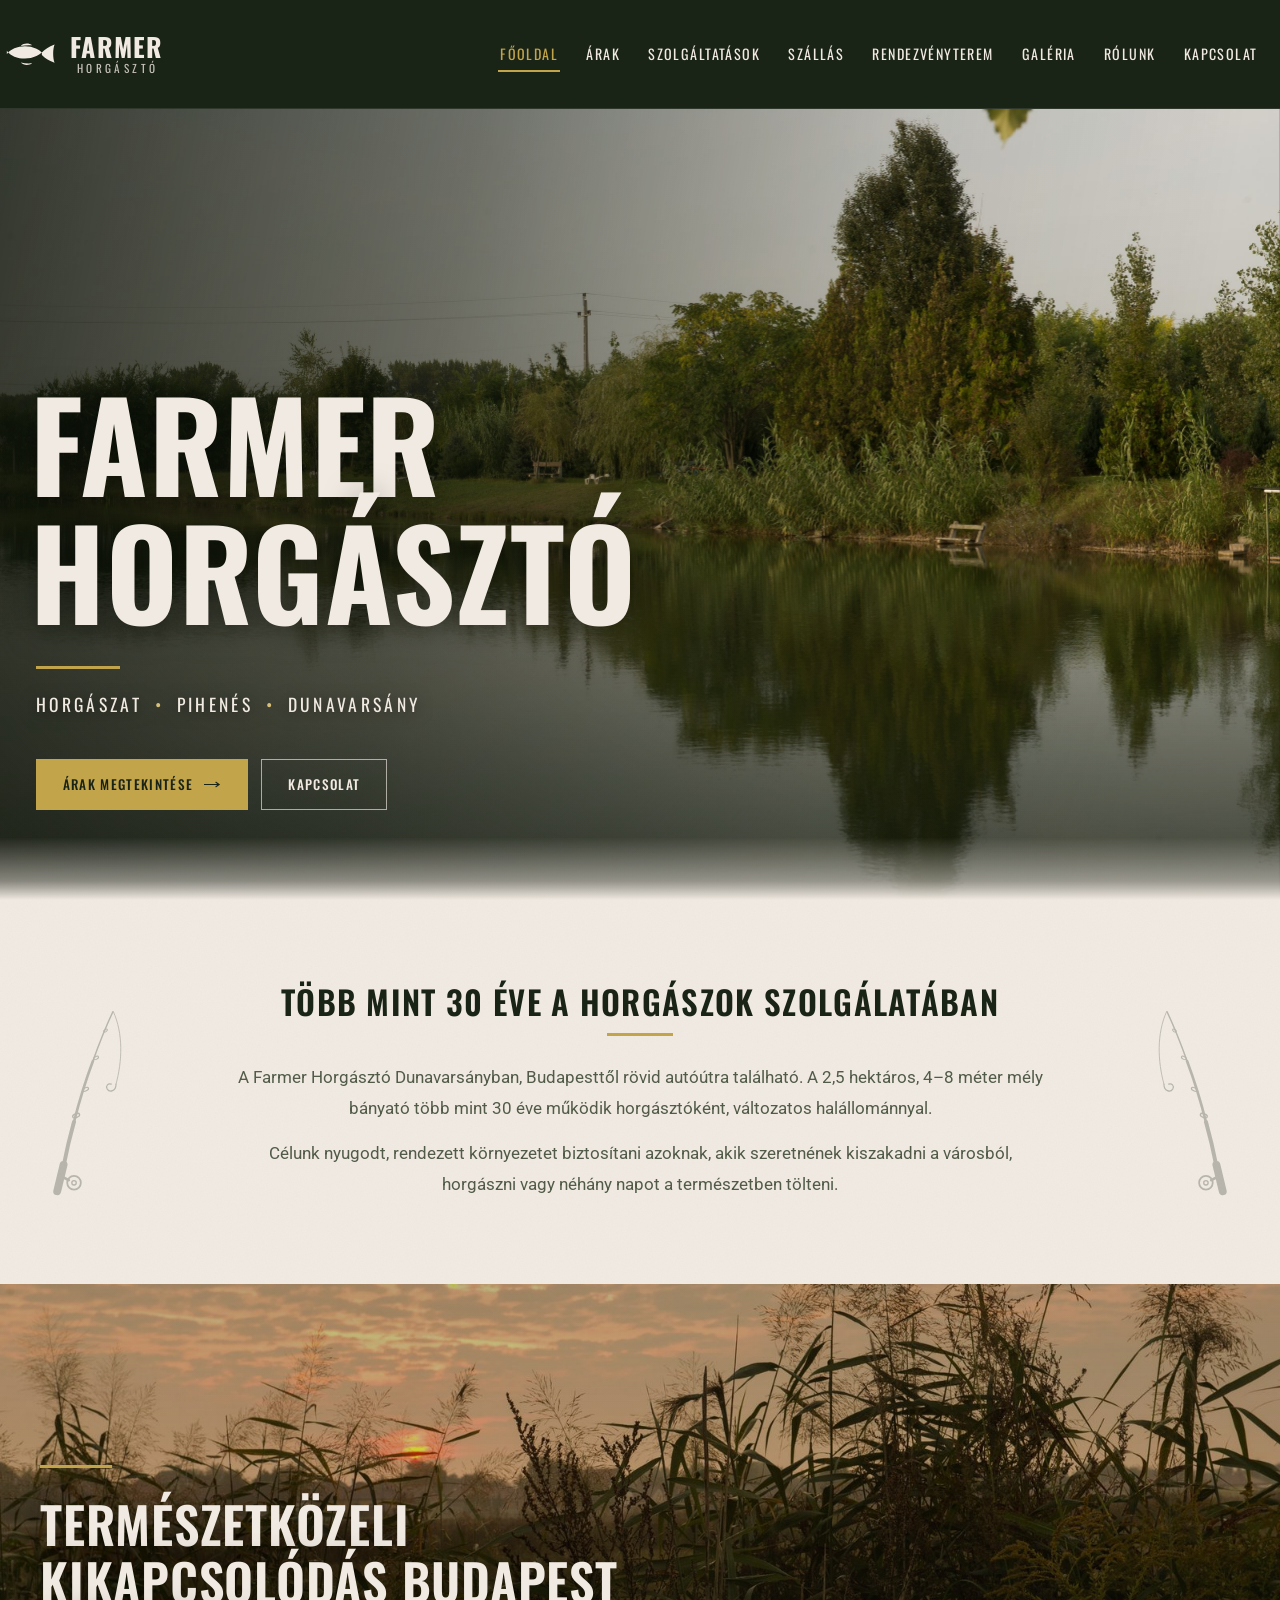
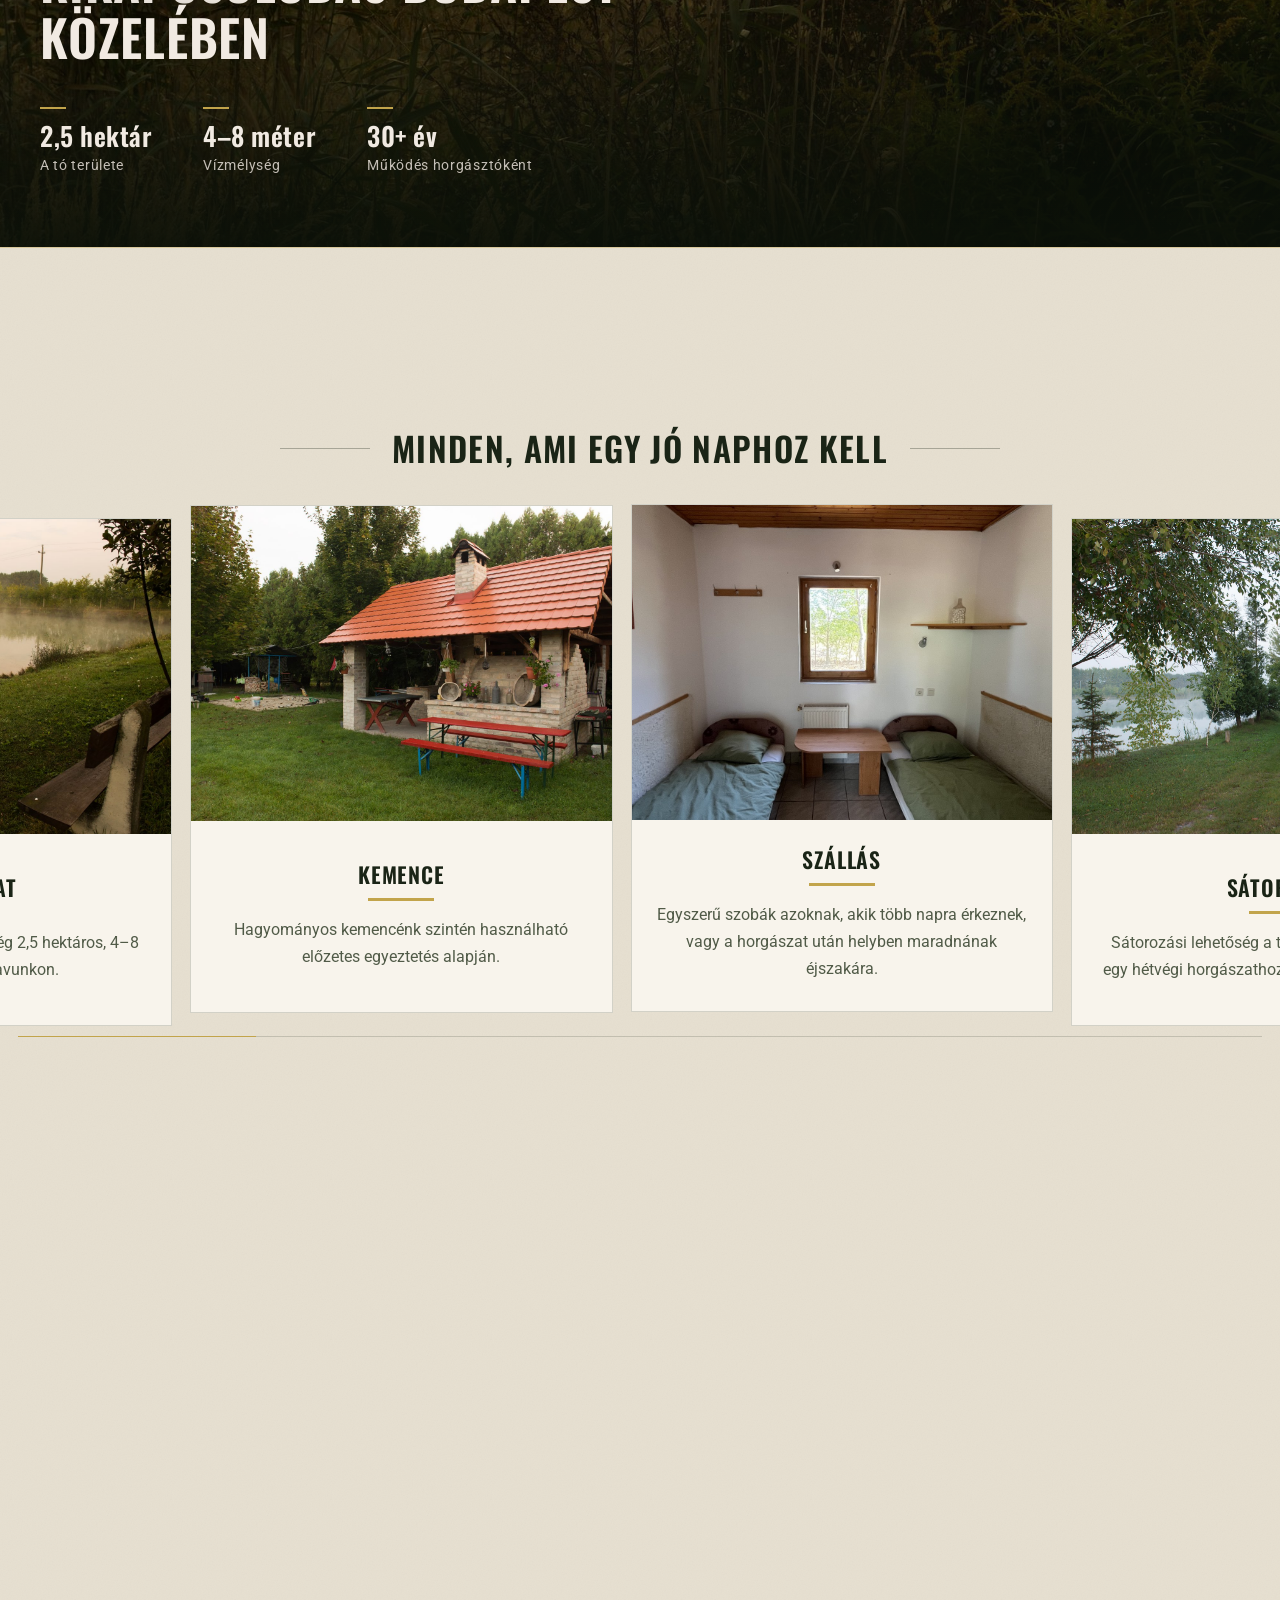
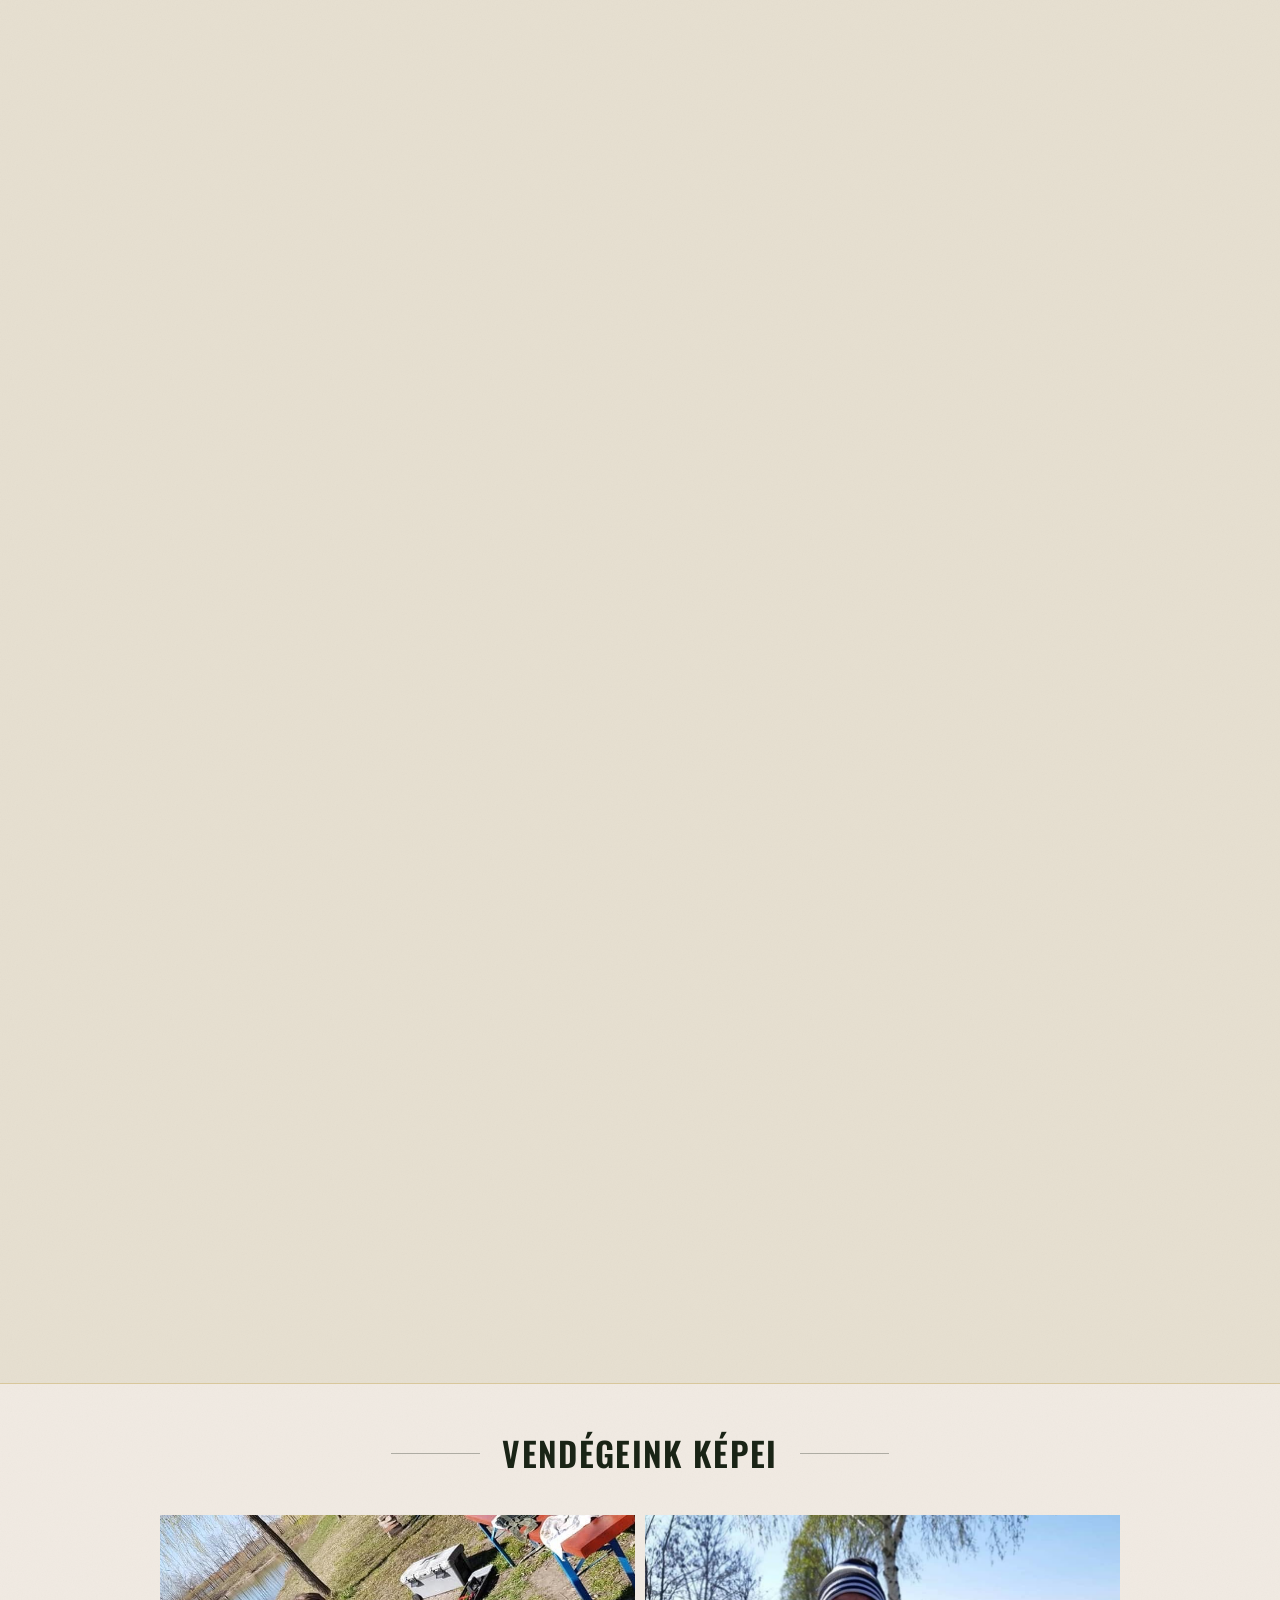
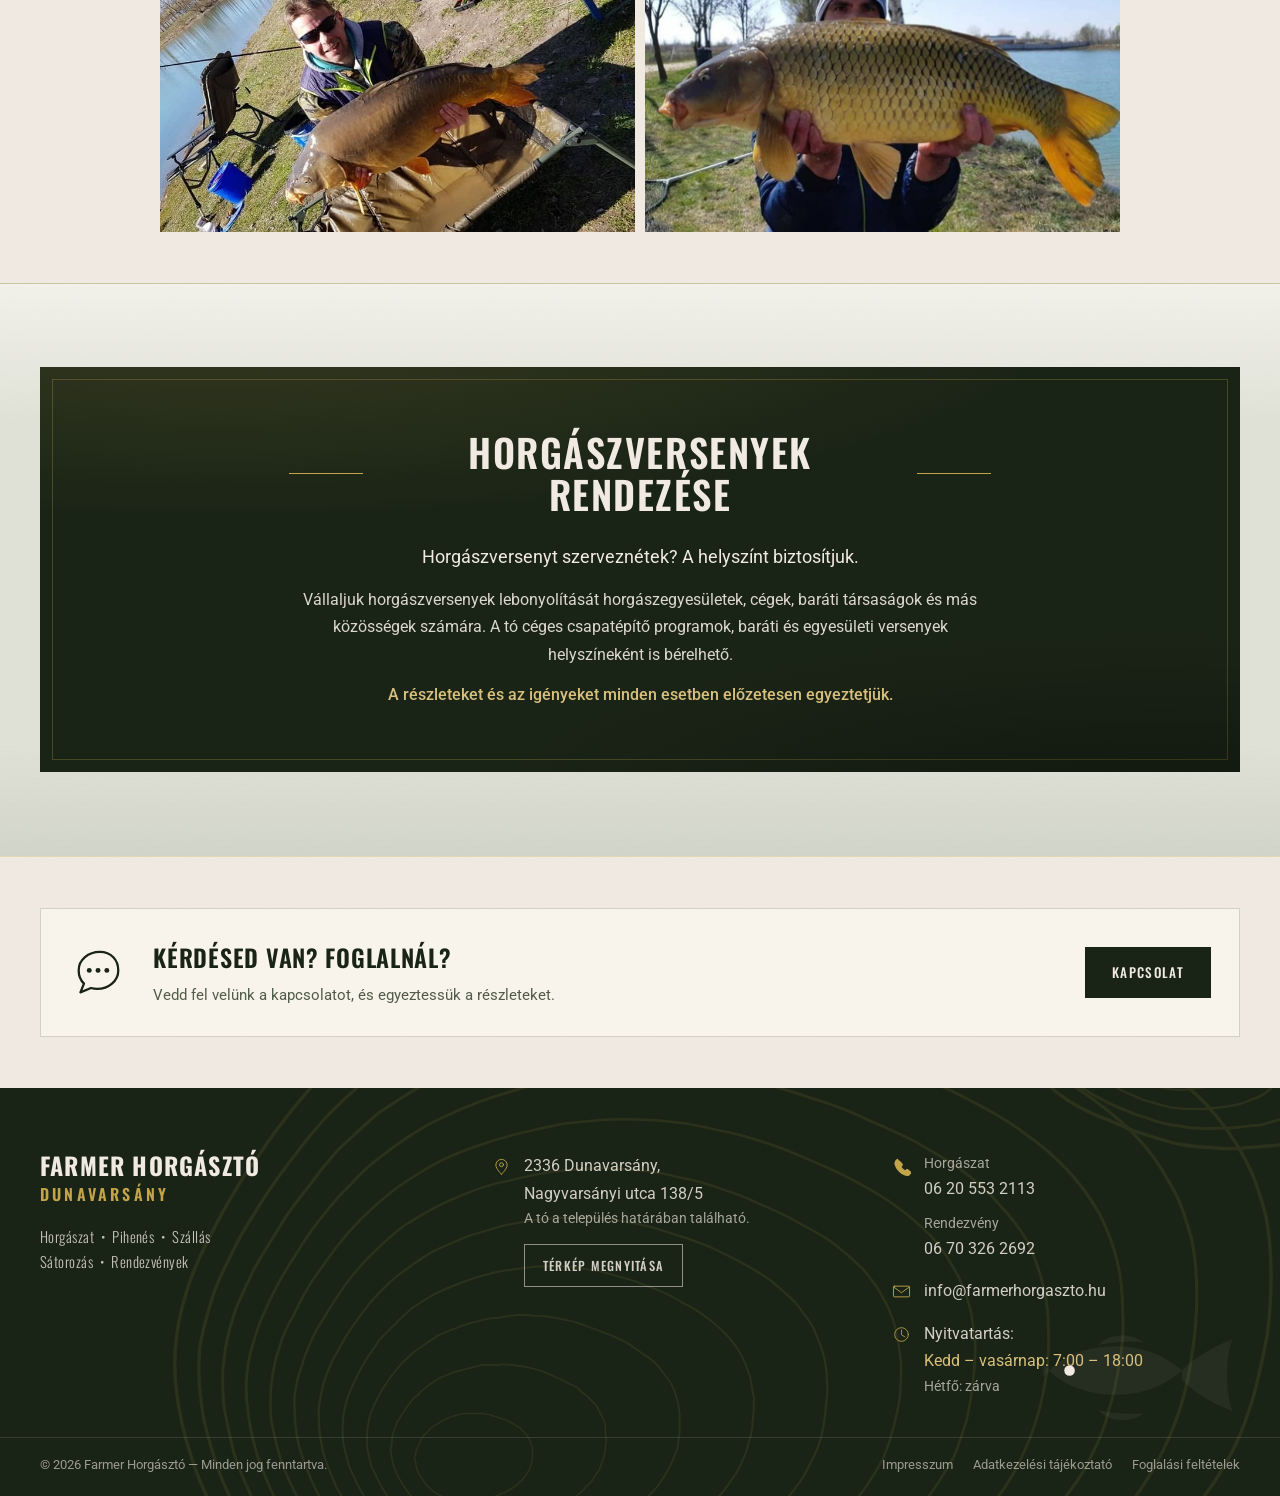
==== commit 9d0a7ea7: "fixing pictures and design stuff" ====
--- a/index.html
+++ b/index.html
@@ -139,25 +139,30 @@
         <div class="scard__b">
           <h3 class="scard__t">Horgászat</h3><div class="uline"></div>
           <p>Napijegyes horgászati lehetőség 2,5 hektáros, 4–8 méter mély bányatavunkon.</p>
-          <a class="btn" href="arak.html">Árak megtekintése</a>
-        </div>
-      </div></article>
-
-      <article class="hscroll__item"><div class="scard">
-        <figure class="scard__fig"><img src="images/DSC_5443.jpg" alt="Füves tópart fákkal, szálláshelyek környéke." loading="lazy"></figure>
+        </div>
+      </div></article>
+
+      <article class="hscroll__item"><div class="scard">
+        <figure class="scard__fig"><img src="images/DSC_5446.jpg" alt="Fedett szabadtéri konyha kemencével a tóparton." loading="lazy"></figure>
+        <div class="scard__b">
+          <h3 class="scard__t">Kemence</h3><div class="uline"></div>
+          <p>Hagyományos kemencénk szintén használható előzetes egyeztetés alapján.</p>
+        </div>
+      </div></article>
+
+      <article class="hscroll__item"><div class="scard">
+        <figure class="scard__fig"><img src="images/szallas-szoba.jpg" alt="Kétfős szoba két ággyal, faburkolatos mennyezettel és kis asztallal az ablak alatt." loading="lazy"></figure>
         <div class="scard__b">
           <h3 class="scard__t">Szállás</h3><div class="uline"></div>
           <p>Egyszerű szobák azoknak, akik több napra érkeznek, vagy a horgászat után helyben maradnának éjszakára.</p>
-          <a class="btn" href="szallas.html">Szállás részletei</a>
-        </div>
-      </div></article>
-
-      <article class="hscroll__item"><div class="scard">
-        <figure class="scard__fig"><img src="images/DSC_5455.jpg" alt="Hintaágy és füves terület a tó partján, sátorozóhely." loading="lazy"></figure>
+        </div>
+      </div></article>
+
+      <article class="hscroll__item"><div class="scard">
+        <figure class="scard__fig"><img src="images/DSC_5443.jpg" alt="Füves tópart fákkal, ahol sátorozni lehet." loading="lazy"></figure>
         <div class="scard__b">
           <h3 class="scard__t">Sátorozás</h3><div class="uline"></div>
           <p>Sátorozási lehetőség a tó területén. Jó választás egy hétvégi horgászathoz vagy baráti programhoz.</p>
-          <a class="btn" href="szallas.html">Részletek</a>
         </div>
       </div></article>
 
@@ -166,25 +171,14 @@
         <div class="scard__b">
           <h3 class="scard__t">Bográcsozás</h3><div class="uline"></div>
           <p>A szabadban főznél? A tó területén bográcsozási lehetőség is rendelkezésre áll.</p>
-          <a class="btn" href="szolgaltatasok.html">Részletek</a>
-        </div>
-      </div></article>
-
-      <article class="hscroll__item"><div class="scard">
-        <figure class="scard__fig"><img src="images/DSC_5446.jpg" alt="Fedett szabadtéri konyha kemencével a tóparton." loading="lazy"></figure>
-        <div class="scard__b">
-          <h3 class="scard__t">Kemence</h3><div class="uline"></div>
-          <p>Hagyományos kemencénk szintén használható előzetes egyeztetés alapján.</p>
-          <a class="btn" href="szolgaltatasok.html">Részletek</a>
-        </div>
-      </div></article>
-
-      <article class="hscroll__item"><div class="scard">
-        <figure class="scard__fig"><img src="images/DSC_5473.jpg" alt="Kivilágított épület a tóparton, esti fényben." loading="lazy"></figure>
+        </div>
+      </div></article>
+
+      <article class="hscroll__item"><div class="scard">
+        <figure class="scard__fig"><img src="images/DSC_6431.jpg" alt="A rendezvényterem belső tere megterített asztalokkal, kovácsoltvas csillárokkal." loading="lazy"></figure>
         <div class="scard__b">
           <h3 class="scard__t">Rendezvényterem</h3><div class="uline"></div>
           <p>Különálló rendezvénytermünk családi és baráti összejövetelekhez, születésnapokhoz és kisebb rendezvényekhez bérelhető.</p>
-          <a class="btn" href="rendezvenyterem.html">Rendezvényterem részletei</a>
         </div>
       </div></article>
 
@@ -201,6 +195,20 @@
       </button>
     </div>
 
+  </div>
+</section>
+
+
+<!-- ============ FOGÁSOK ============ -->
+<!-- Vendégektől kapott telefonos fotók (960 px), ezért szűkebb rácsban
+     állnak: így a csempe nem lesz nagyobb, mint amit a felbontás elbír. -->
+<section class="sec sec--tight">
+  <div class="wrap">
+    <h2 class="shead rv">Vendégeink képei</h2>
+    <div class="gal gal--plain rv" style="grid-template-columns:repeat(2,1fr);max-width:960px;margin:clamp(22px,3vw,36px) auto 0">
+      <a href="images/fogas-1.jpg"><img src="images/fogas-1.jpg" alt="Horgász a tópartján, kezében nagy tükörponty a pontymatrac fölött." loading="lazy"></a>
+      <a href="images/fogas-2.jpg"><img src="images/fogas-2.jpg" alt="Horgász egy tekintélyes nyurgapontyot tart a víz előtt." loading="lazy"></a>
+    </div>
   </div>
 </section>
 
@@ -254,10 +262,14 @@
 <a class="ftr__btn" href="https://www.google.com/maps/search/?api=1&amp;query=2336+Dunavars%C3%A1ny+Nagyvars%C3%A1nyi+utca+138%2F5" target="_blank" rel="noopener">Térkép megnyitása</a></div></div>
 </div>
 <div class="ftr__rows">
-<div class="ftr__row"><svg class="ico" aria-hidden="true"><use href="assets/img/icons.svg#phone"/></svg><a href="tel:+36703262692">+36 70 326 2692</a></div>
+<div class="ftr__row"><svg class="ico" aria-hidden="true"><use href="assets/img/icons.svg#phone"/></svg>
+<div class="ftr__phones">
+<p class="ftr__sm">Horgászat</p><a href="tel:+36205532113">06 20 553 2113</a>
+<p class="ftr__sm">Rendezvény</p><a href="tel:+36703262692">06 70 326 2692</a>
+</div></div>
 <div class="ftr__row"><svg class="ico" aria-hidden="true"><use href="assets/img/icons.svg#mail"/></svg><a href="mailto:info@farmerhorgaszto.hu">info@farmerhorgaszto.hu</a></div>
 <div class="ftr__row"><svg class="ico" aria-hidden="true"><use href="assets/img/icons.svg#clock"/></svg>
-<div><p>Nyitvatartás: 7:00 – 18:00</p><p class="g">Keddtől vasárnapig</p><p class="ftr__sm">Hétfő: zárva</p></div></div>
+<div><p>Nyitvatartás:</p><p class="g">Kedd – vasárnap: 7:00 – 18:00</p><p class="ftr__sm">Hétfő: zárva</p></div></div>
 </div>
 </div>
 <div class="ftr__bot">
--- a/assets/css/style.css
+++ b/assets/css/style.css
@@ -10,7 +10,7 @@
    14) Pipás lista  15) CTA sáv  16) Galéria  17) Jogi szövegek
    18) Lábléc  19) Animáció  20) Reszponzív
    Atmoszféra: 2b) légtér-réteg  9b) vízszint-szekciók
-   14c) fotósáv  22) szintvonal-motívum
+   14c) fotósáv  22) szintvonal-motívum  24) kapcsolati űrlap
    ============================================================ */
 
 /* --- 1. Tokenek ------------------------------------------- */
@@ -167,7 +167,7 @@
 .hdr.is-compact .logo__n{font-size:1.24rem}
 .hdr.is-compact .logo__s{font-size:0;opacity:0;margin-top:-2px}
 
-/* a logó teláll a bal sarokban, a menüpontok egyenletesen oszlanak el */
+/* a logó a bal sarokban áll, a menü jobbra tömörödik */
 .hdr__in{
   display:flex;align-items:center;gap:clamp(20px,3vw,60px);
   max-width:none;margin:0;
@@ -191,13 +191,13 @@
 }
 .logo__s::before,.logo__s::after{content:"";flex:1 1 auto;height:1px;background:rgba(241,234,226,.45)}
 
-/* a menü kitölti a maradék szélességet, a linkek egyenletesen oszlanak el
-   (ugyanaz a modell, mint a Parton oldalon) */
-.nav{display:flex;align-items:center;flex:1 1 auto;justify-content:space-between;gap:clamp(10px,1.1vw,22px)}
+/* a menü a maradék szélességet kitölti, de a linkek a jobb szélhez
+   igazodnak — nem szóródnak szét a teljes fejlécen */
+.nav{display:flex;align-items:center;flex:1 1 auto;justify-content:flex-end;gap:clamp(20px,1.9vw,40px)}
 .nav ul{
   display:flex;align-items:center;
-  flex:1 1 auto;justify-content:space-between;
-  gap:clamp(10px,1.1vw,22px);
+  flex:0 1 auto;justify-content:flex-end;
+  gap:clamp(20px,1.9vw,40px);
 }
 .nav a{
   display:block;position:relative;padding:8px 2px;
@@ -455,6 +455,26 @@
 .feats--bare li{border-left:1px solid var(--line)}
 .feats--bare li:first-child{border-left:0}
 
+/* --- 11d. Elérhetőség-sáv mélyzöld mezőn -------------------
+   A kapcsolat oldal sávja. A zöld mező maga adja a hangsúlyt,
+   ezért nincs benne ikon: csak a felirat és az érték, a mezőben
+   középen. A nyitvatartás két sorban áll, a másik két érték
+   egyben — hogy a feliratok mégis egy vonalban maradjanak, minden
+   érték ugyanannyi helyet kap, és abban van középre igazítva. */
+.feats--dark{--n:4;background:var(--dark);border-color:rgba(241,234,226,.2)}
+.feats--dark li{
+  gap:9px;justify-content:center;
+  padding:clamp(18px,2vw,26px) clamp(10px,1.4vw,20px);
+  border-left-color:rgba(241,234,226,.2);
+}
+.feats--dark li > :last-child{
+  display:flex;align-items:center;justify-content:center;
+  min-height:3.1rem;text-align:center;
+}
+.feats--dark span{color:var(--cream)}
+.feats--dark a{color:var(--cream)}
+.feats--dark a:hover{color:var(--gold-l)}
+
 /* --- 11b. Adatsáv (ikon nélkül, érték + felirat) ---------- */
 .specs{
   display:grid;grid-template-columns:repeat(var(--n,5),1fr);
@@ -497,10 +517,11 @@
 .scard__fig{position:relative;margin:0;aspect-ratio:4/3;overflow:hidden;background:var(--dark-2)}
 .scard__fig img{width:100%;height:100%;object-fit:cover;transition:transform .8s var(--ease)}
 .scard:hover .scard__fig img{transform:scale(1.05)}
-.scard__b{padding:clamp(22px,2.4vw,30px) clamp(18px,2.2vw,28px) clamp(20px,2.4vw,28px);text-align:center;display:flex;flex-direction:column;flex:1 1 auto}
+.scard__b{padding:clamp(22px,2.4vw,30px) clamp(18px,2.2vw,28px) clamp(20px,2.4vw,28px);text-align:center;display:flex;flex-direction:column;justify-content:center;flex:1 1 auto}
 .scard__t{font-family:var(--disp);font-weight:600;font-size:1.2rem;letter-spacing:.04em;text-transform:uppercase;color:var(--dark)}
 .scard__b .uline{margin:11px auto 15px}
 .scard__b p{color:var(--ink-soft);font-size:.96rem;line-height:1.65;margin-bottom:1.5em}
+.scard__b p:last-child{margin-bottom:0}
 .scard__b .btn{margin-top:auto;align-self:center}
 
 /* --- 13. Kétosztatú kártya ------------------------------ */
@@ -559,6 +580,15 @@
   content:"";position:absolute;inset:12px;
   border:1px solid rgba(194,164,75,.28);pointer-events:none;
 }
+/* A szintvonalak helyett halk fényjáték: fentről meleg arany derengés,
+   lent beülő mélység. Mintázat nélkül, hogy a szöveg maradjon a
+   főszereplő — a keretvonal (::before) adja a rendet. */
+.hl::after{
+  content:"";position:absolute;inset:0;z-index:0;pointer-events:none;
+  background:
+    radial-gradient(122% 88% at 15% -14%,rgba(194,164,75,.17) 0%,rgba(194,164,75,0) 58%),
+    radial-gradient(92% 72% at 93% 110%,rgba(0,0,0,.36) 0%,rgba(0,0,0,0) 62%);
+}
 .hl__body{position:relative;z-index:1;max-width:78ch;margin:0 auto}
 .hl__t{
   display:flex;align-items:center;justify-content:center;gap:clamp(12px,2vw,26px);
@@ -715,6 +745,49 @@
   display:block;font-size:.86rem;letter-spacing:.05em;
   color:rgba(241,234,226,.8);margin-top:.25em;
 }
+/* A kapcsolat oldalon a sáv nem egy mondatot tart, hanem a megközelítés
+   adatait: kisebb cím, alatta cím-sor, egy mondat és a két térképgomb.
+   Így elhagyható lett a korábbi külön „Cím + térkép” szekció. */
+.band--info{min-height:clamp(380px,34vw,500px)}
+/* Itt nem egy nagy sor, hanem folyószöveg is van, ezért a fátyol
+   balról sűrűbb: a szöveg olvasható marad, a kép jobb oldala nyitva. */
+.band--info::after{
+  background:
+    linear-gradient(to right,rgba(11,17,9,.9) 0%,rgba(11,17,9,.66) 36%,
+                    rgba(11,17,9,.2) 68%,rgba(11,17,9,.06) 100%),
+    linear-gradient(to top,rgba(11,17,9,.55) 0%,rgba(11,17,9,.1) 55%);
+}
+.band--info .band__t{font-size:clamp(1.5rem,3vw,2.5rem);max-width:none}
+.band__addr{
+  font-family:var(--disp);font-weight:600;
+  font-size:clamp(1.1rem,1.9vw,1.5rem);line-height:1.3;
+  letter-spacing:.01em;text-transform:none;color:var(--cream);
+  margin-top:clamp(16px,2vw,26px);
+  text-shadow:0 3px 24px rgba(10,14,8,.6);
+}
+.band__d{
+  max-width:46ch;margin-top:.7em;line-height:1.7;
+  color:rgba(241,234,226,.86);
+  text-shadow:0 2px 18px rgba(10,14,8,.6);
+}
+.band__btns{
+  display:flex;flex-wrap:wrap;gap:12px;
+  margin-top:clamp(20px,2.4vw,30px);
+}
+/* Szűk nézetben a szöveg a teljes szélességet elfoglalja, ezért a
+   fátyol ott végig sűrű, nem csak a bal oldalon. */
+@media (max-width:760px){
+  .band--info::after{
+    background:
+      linear-gradient(to right,rgba(11,17,9,.88) 0%,rgba(11,17,9,.72) 60%,
+                      rgba(11,17,9,.58) 100%),
+      linear-gradient(to top,rgba(11,17,9,.5) 0%,rgba(11,17,9,.12) 60%);
+  }
+}
+@media (max-width:460px){
+  .band__btns .btn{width:100%}
+}
+
 @media (max-width:560px){.band__m{gap:14px 26px}}
 
 /* --- 15. CTA sáv ---------------------------------------- */
@@ -740,7 +813,12 @@
   grid-auto-flow:dense;
   gap:clamp(8px,.85vw,14px);
 }
-/* alap csempé: 1 oszlop × 2 sor — a változatokat a HTML osztályai adják */
+/* Alap csempe: 1 hasáb × 2 sor. A magasság MINDEN csempénél ennyi, csak a
+   szélesség változik (.wide = 2 hasáb). Ez szándékos: ha a magasság is
+   változna (korábban .tall = 3 sor, .big = 2×3), a sorok kicsúsznak a
+   ritmusból, és a dense-elhelyezés nem tudja betölteni az így keletkező
+   egysoros réseket — mert minden csempe legalább 2 sor magas. Innen jöttek
+   a lyukak a rács közepén. */
 .gal a{
   position:relative;display:block;overflow:hidden;
   grid-column:span 1;grid-row:span 2;
@@ -749,8 +827,18 @@
   transition:transform .55s var(--ease),box-shadow .55s var(--ease);
 }
 .gal a.wide{grid-column:span 2}
-.gal a.tall{grid-row:span 3}
-.gal a.big{grid-column:span 2;grid-row:span 3}
+/* A rács csak akkor telik ki maradék nélkül, ha a csempék összesített
+   területe osztható a hasábszámmal. Egy csempe 1 egység, a .wide 2, tehát
+   N kép és W széles csempe esetén a terület N + W. A hasábszám viszont
+   1100 px alatt 3-ra, 760 px alatt 2-re vált, ezért egy fix W nem tud
+   mindháromra kijönni. Erre való ez a két jelölő: a 3 hasábos sávban
+   egyetlen csempe szélessége átvált, és a terület újra osztható lesz.
+     .wide--opt  — széles, KIVÉVE a 3 hasábos sávban  (galéria: 5 → 4)
+     .wide--3    — széles CSAK a 3 hasábos sávban     (rólunk:  1 → 2) */
+@media (min-width:761px) and (max-width:1100px){
+  .gal a.wide--opt{grid-column:span 1}
+  .gal a.wide--3{grid-column:span 2}
+}
 
 .gal img{
   width:100%;height:100%;object-fit:cover;
@@ -779,12 +867,10 @@
 
 @media (max-width:1100px){
   .gal{grid-template-columns:repeat(3,1fr)}
-  .gal a.big{grid-column:span 2;grid-row:span 3}
 }
 @media (max-width:760px){
   .gal{grid-template-columns:repeat(2,1fr);grid-auto-rows:clamp(96px,20vw,150px)}
-  .gal a.wide,.gal a.big{grid-column:span 2}
-  .gal a.big{grid-row:span 3}
+  .gal a.wide{grid-column:span 2}
   .gal--plain{grid-template-columns:repeat(2,1fr) !important}
 }
 
@@ -877,14 +963,29 @@
   font-size:clamp(1.25rem,2.2vw,1.72rem);line-height:1.45;letter-spacing:.005em;
   color:var(--dark);text-align:center;
 }
+/* Három bekezdés, három hasáb — egy bekezdés egy hasáb. Korábban
+   `columns:2` volt: három bekezdést két hasábba tördelve az egyik
+   oldalon két bekezdés állt, a másikon egy, és alatta nagy üres folt
+   maradt. Ráccsal ez nem fordulhat elő. A bekezdések fölötti rövid
+   arany vonal ugyanaz a jelölés, mint a fotósáv adatainál. */
 .intro__cols{
-  columns:2;column-gap:clamp(28px,4vw,60px);
-  margin-top:clamp(24px,3vw,40px);
+  display:grid;grid-template-columns:repeat(3,1fr);
+  gap:clamp(20px,2.8vw,42px);
+  margin-top:clamp(26px,3.4vw,46px);
   color:var(--ink-soft);
 }
-.intro__cols p{margin-bottom:1em;break-inside:avoid}
-.intro__cols p:last-child{margin-bottom:0}
-@media (max-width:760px){.intro__cols{columns:1}}
+.intro__cols p{
+  position:relative;padding-top:clamp(14px,1.6vw,19px);
+  font-size:.98rem;line-height:1.72;
+}
+.intro__cols p::before{
+  content:"";position:absolute;top:0;left:0;
+  width:32px;height:2px;background:var(--gold);
+}
+/* egy hasáb alatt a rövid mérték már olvashatatlanul keskeny lenne */
+@media (max-width:900px){
+  .intro__cols{grid-template-columns:1fr;gap:clamp(16px,2.4vw,24px)}
+}
 
 .pull{margin:clamp(30px,4vw,52px) auto 0;text-align:center;max-width:46ch}
 .pull::before{
@@ -919,6 +1020,10 @@
 .ftr__row .ico{width:19px;height:19px;margin-top:5px;color:var(--gold)}
 .ftr__row a:hover{color:var(--gold-l)}
 .ftr__sm{font-size:.88rem;color:rgba(241,234,226,.66);line-height:1.6}
+/* két telefonszám, cél szerint felirattal: a szám blokk, hogy külön sorba
+   kerüljön a fölötte lévő felirattól */
+.ftr__phones a{display:block}
+.ftr__phones p:not(:first-child){margin-top:.7em}
 .ftr .g{color:var(--gold-l)}
 .ftr__btn{
   display:inline-flex;align-items:center;gap:9px;margin-top:14px;padding:10px 18px;
@@ -993,7 +1098,7 @@
    A @supports azért kell, mert maszk nélkül a színréteg letakarná a
    szekciót — támogatás híján egyszerűen elmarad a díszítés. */
 @supports ((-webkit-mask-image:url("../img/contours.svg")) or (mask-image:url("../img/contours.svg"))){
-  .hl::after,.sec--deep::after,.ftr::before{
+  .sec--deep::after,.ftr::before{
     content:"";position:absolute;inset:-8% -5%;z-index:0;pointer-events:none;
     background:var(--gold);opacity:.15;
     -webkit-mask:url("../img/contours.svg") no-repeat 50% 48%/cover;
@@ -1018,6 +1123,79 @@
 }
 @keyframes hero-settle{from{transform:scale(1.06)}to{transform:scale(1)}}
 @keyframes hero-rise{from{opacity:0;transform:translateY(14px)}to{opacity:1;transform:none}}
+
+/* --- 24. Kapcsolati űrlap -------------------------------------------
+   A kapcsolat oldal űrlapja. Beküldés a Web3Forms végpontjára megy,
+   a hozzáférési kulcs a kapcsolat.html rejtett mezőjében van (lásd
+   README). A mezők a meglévő tokeneket használják, hogy az űrlap
+   ugyanabban a képben maradjon, mint a panelek és a gombok. */
+.form{display:grid;gap:clamp(15px,1.7vw,21px)}
+.form__grid{display:grid;grid-template-columns:1fr 1fr;gap:clamp(15px,1.7vw,21px)}
+.field{display:flex;flex-direction:column;gap:7px;min-width:0}
+.field--full{grid-column:1 / -1}
+.field label{
+  font-family:var(--disp);font-weight:500;font-size:.78rem;
+  letter-spacing:.12em;text-transform:uppercase;color:var(--dark);
+}
+.req{color:var(--gold)}
+.field input,.field select,.field textarea{
+  width:100%;padding:12px 14px;
+  font-family:var(--body);font-size:1rem;line-height:1.5;color:var(--ink);
+  background:var(--paper);border:1px solid var(--line-2);border-radius:0;
+  -webkit-appearance:none;appearance:none;
+  transition:border-color .3s var(--ease),box-shadow .3s var(--ease);
+}
+.field textarea{min-height:158px;resize:vertical;line-height:1.65}
+.field select{
+  padding-right:38px;cursor:pointer;
+  background-image:url("data:image/svg+xml;utf8,<svg xmlns='http://www.w3.org/2000/svg' width='12' height='8'><path d='M1 1l5 5 5-5' fill='none' stroke='%231a2416' stroke-width='1.6' stroke-linecap='round' stroke-linejoin='round'/></svg>");
+  background-repeat:no-repeat;background-position:right 14px center;
+}
+.field input::placeholder,.field textarea::placeholder{color:rgba(81,91,72,.58)}
+.field input:focus,.field select:focus,.field textarea:focus{
+  outline:none;border-color:var(--gold);
+  box-shadow:0 0 0 3px rgba(194,164,75,.22);
+}
+/* csak beküldés után jelöljük hibásnak — gépelés közben ne piruljon */
+.form.is-checked :invalid{border-color:rgba(162,69,47,.7)}
+
+.form__consent{
+  display:flex;gap:12px;align-items:flex-start;
+  font-size:.94rem;color:var(--ink-soft);line-height:1.6;cursor:pointer;
+}
+.form__consent input{
+  width:19px;height:19px;margin:3px 0 0;flex:0 0 auto;
+  accent-color:var(--gold);cursor:pointer;
+}
+.form__consent a{
+  color:var(--dark);text-decoration:underline;
+  text-decoration-color:var(--gold);text-underline-offset:3px;
+}
+.form__consent a:hover{color:var(--gold)}
+
+.form__foot{display:flex;flex-wrap:wrap;gap:16px;align-items:center;justify-content:space-between}
+.form__note{font-size:.86rem;color:var(--ink-soft)}
+
+/* robotcsapda: ember nem látja, képernyőolvasó sem olvassa */
+.form__hp{position:absolute;left:-9999px;width:1px;height:1px;overflow:hidden}
+
+.form__status{
+  padding:13px 16px;background:var(--paper);
+  border-left:3px solid var(--line-2);
+  font-size:.95rem;line-height:1.6;
+}
+.form__status:empty{display:none}
+.form__status.is-ok{border-left-color:#4d7a3a;color:#315023;background:rgba(77,122,58,.08)}
+.form__status.is-err{border-left-color:#a2452f;color:#7d3020;background:rgba(162,69,47,.07)}
+
+.form [data-form-submit][disabled]{opacity:.55;cursor:progress}
+
+@media (max-width:660px){
+  .form__grid{grid-template-columns:1fr}
+  .form__foot{flex-direction:column-reverse;align-items:stretch}
+  .form__foot .btn{width:100%}
+  .form__note{text-align:center}
+}
 
 /* --- 21. Reszponzív ------------------------------------- */
 /* Kis kijelzőn a rögzített hátterek minden görgetésnél újrafestenek,
@@ -1076,3 +1254,126 @@
   .ftr__top{grid-template-columns:1fr}
   .ftr__bot{flex-direction:column;align-items:flex-start}
 }
+
+/* --- 24b. Elérhetőség-sáv szűk nézetben ------------------------------
+   660 px alatt két hasáb, 520 px alatt egy — három hasábban a
+   telefonszám és az e-mail-cím szó közben tördelődne. A választóvonalak
+   itt világosak, mert zöld mezőn futnak. A fájl végén áll, hogy a 21.
+   szakasz általános .feats-szabályait forrássorrendben is felülírja. */
+@media (max-width:660px){
+  /* két hasábban a páratlanul maradó utolsó mező a teljes sort kitölti */
+  .feats.feats--dark li:last-child:nth-child(odd){grid-column:1 / -1}
+  /* egymás alatt már nincs mihez igazítani: a mező a tartalomra szűkül */
+  .feats.feats--dark li > :last-child{min-height:0}
+  .feats.feats--dark li{border-left:1px solid rgba(241,234,226,.2);border-top:0}
+  .feats.feats--dark li:nth-child(2n+1){border-left:0}
+  .feats.feats--dark li:nth-child(n+3){border-top:1px solid rgba(241,234,226,.2)}
+}
+@media (max-width:520px){
+  .feats.feats--dark{--n:1}
+  .feats.feats--dark li{border-left:0}
+  .feats.feats--dark li + li{border-top:1px solid rgba(241,234,226,.2)}
+}
+
+/* --- 25. „Parton" átvezető blokk ------------------------------------
+   A rendezvényterem saját oldalára (partonrendezveny.hu) vezet, ezért
+   nem a farmeri mélyzöld-arany párost viseli, hanem a Parton-oldal
+   zsályazöldjét és meleg krémjét — így ránézésre is látszik, hogy egy
+   másik oldalra visz. A fel-le hullámos perem a névre („parton") és a
+   tóra utal; maszkkal készül, hogy a lapháttér átlátsszon a hullámok
+   között, ne egy kitöltött csík fedje.
+   A díszítő ikon szándékosan beágyazott SVG, nem a sprite-ból jön:
+   a WebKit a külső <use>-t nem tölti be. */
+.pcta{
+  --p-green:#6c7d58;      /* Parton zsálya */
+  --p-dark:#4e5b3f;
+  --p-cream:#fff6e0;
+  --wave-w:46px;          /* egy fél hullám szélessége */
+  --wave-h:16px;          /* hullámmagasság */
+
+  position:relative;overflow:hidden;
+  padding:calc(var(--wave-h) + clamp(26px,3.4vw,44px)) clamp(22px,3.4vw,52px);
+  background:
+    radial-gradient(120% 130% at 100% 0%,rgba(255,246,224,.16) 0%,rgba(255,246,224,0) 55%),
+    linear-gradient(135deg,var(--p-green) 0%,var(--p-dark) 100%);
+  color:var(--p-cream);
+
+  /* Hullámos felső ÉS alsó perem. A hullámot beágyazott SVG rajzolja
+     (igazi szinusz, nem félkörös csipke), maszkként ismételve vízszintesen;
+     a középső linear-gradient tartja meg a két perem közti tömböt. Mivel
+     maszk, a lapháttér átlátszik a hullámok között — nincs kitöltött csík. */
+  --wave-top:url("data:image/svg+xml,%3Csvg xmlns='http://www.w3.org/2000/svg' width='80' height='16' preserveAspectRatio='none'%3E%3Cpath d='M0 8 Q20 0 40 8 Q60 16 80 8 L80 16 L0 16 Z' fill='black'/%3E%3C/svg%3E");
+  --wave-bot:url("data:image/svg+xml,%3Csvg xmlns='http://www.w3.org/2000/svg' width='80' height='16' preserveAspectRatio='none'%3E%3Cpath d='M0 8 Q20 16 40 8 Q60 0 80 8 L80 0 L0 0 Z' fill='black'/%3E%3C/svg%3E");
+  -webkit-mask:
+    var(--wave-top) top left/calc(var(--wave-w)*2) var(--wave-h) repeat-x,
+    var(--wave-bot) bottom left/calc(var(--wave-w)*2) var(--wave-h) repeat-x,
+    linear-gradient(#000 0 0) center/100% calc(100% - var(--wave-h)*2) no-repeat;
+  mask:
+    var(--wave-top) top left/calc(var(--wave-w)*2) var(--wave-h) repeat-x,
+    var(--wave-bot) bottom left/calc(var(--wave-w)*2) var(--wave-h) repeat-x,
+    linear-gradient(#000 0 0) center/100% calc(100% - var(--wave-h)*2) no-repeat;
+}
+
+.pcta__in{
+  position:relative;z-index:1;
+  display:grid;grid-template-columns:1fr auto;
+  gap:clamp(18px,3vw,44px);align-items:center;
+}
+.pcta__eyebrow{
+  font-family:var(--disp);font-weight:500;font-size:.76rem;
+  letter-spacing:.2em;text-transform:uppercase;
+  color:rgba(255,246,224,.72);
+}
+.pcta__t{
+  font-family:var(--disp);font-weight:600;
+  font-size:clamp(1.5rem,3.4vw,2.5rem);line-height:1.05;
+  letter-spacing:.06em;text-transform:uppercase;
+  margin-top:.28em;
+}
+.pcta__t em{
+  font-style:normal;font-weight:300;
+  font-size:.44em;letter-spacing:.14em;
+  display:block;color:rgba(255,246,224,.66);margin-top:.5em;
+}
+.pcta__d{
+  margin-top:.9em;max-width:52ch;line-height:1.7;
+  color:rgba(255,246,224,.9);
+}
+/* a gomb a Parton krémjét viseli, nem a farmeri aranyat */
+.pcta__btn{
+  background:var(--p-cream);border-color:var(--p-cream);color:var(--p-dark);
+  white-space:nowrap;
+}
+.pcta__btn:hover{background:#fff;border-color:#fff;color:var(--p-dark)}
+
+/* fodrozódó vízvonalak a jobb szélen — csak dísz, kicsiben elmarad */
+.pcta__ripple{
+  position:absolute;right:-44px;bottom:-40px;width:clamp(200px,24vw,340px);
+  height:auto;color:rgba(255,246,224,.13);pointer-events:none;z-index:0;
+}
+
+@media (max-width:820px){
+  .pcta__in{grid-template-columns:1fr;gap:clamp(16px,3vw,24px)}
+  .pcta__btn{justify-self:start}
+  .pcta__ripple{display:none}
+}
+
+
+/* --- 26. Archív képpár (rólunk oldal) ------------------------------
+   Régi, kis felbontású családi fotók. Itt nincs vágás: a kép a saját
+   arányában áll (height:auto), mert egy archív felvételnél a teljes
+   kompozíció a lényeg — és a 960 px-es forrás nem is bír el nagyítást. */
+.archive{
+  display:grid;grid-template-columns:1fr 1fr;
+  gap:clamp(16px,2.4vw,32px);
+  margin-top:clamp(24px,3vw,40px);
+}
+.archive a{
+  display:block;overflow:hidden;background:var(--dark-2);
+  border:1px solid var(--line);
+}
+.archive img{width:100%;height:auto;transition:transform .8s var(--ease)}
+.archive a:hover img{transform:scale(1.03)}
+@media (max-width:700px){
+  .archive{grid-template-columns:1fr}
+}
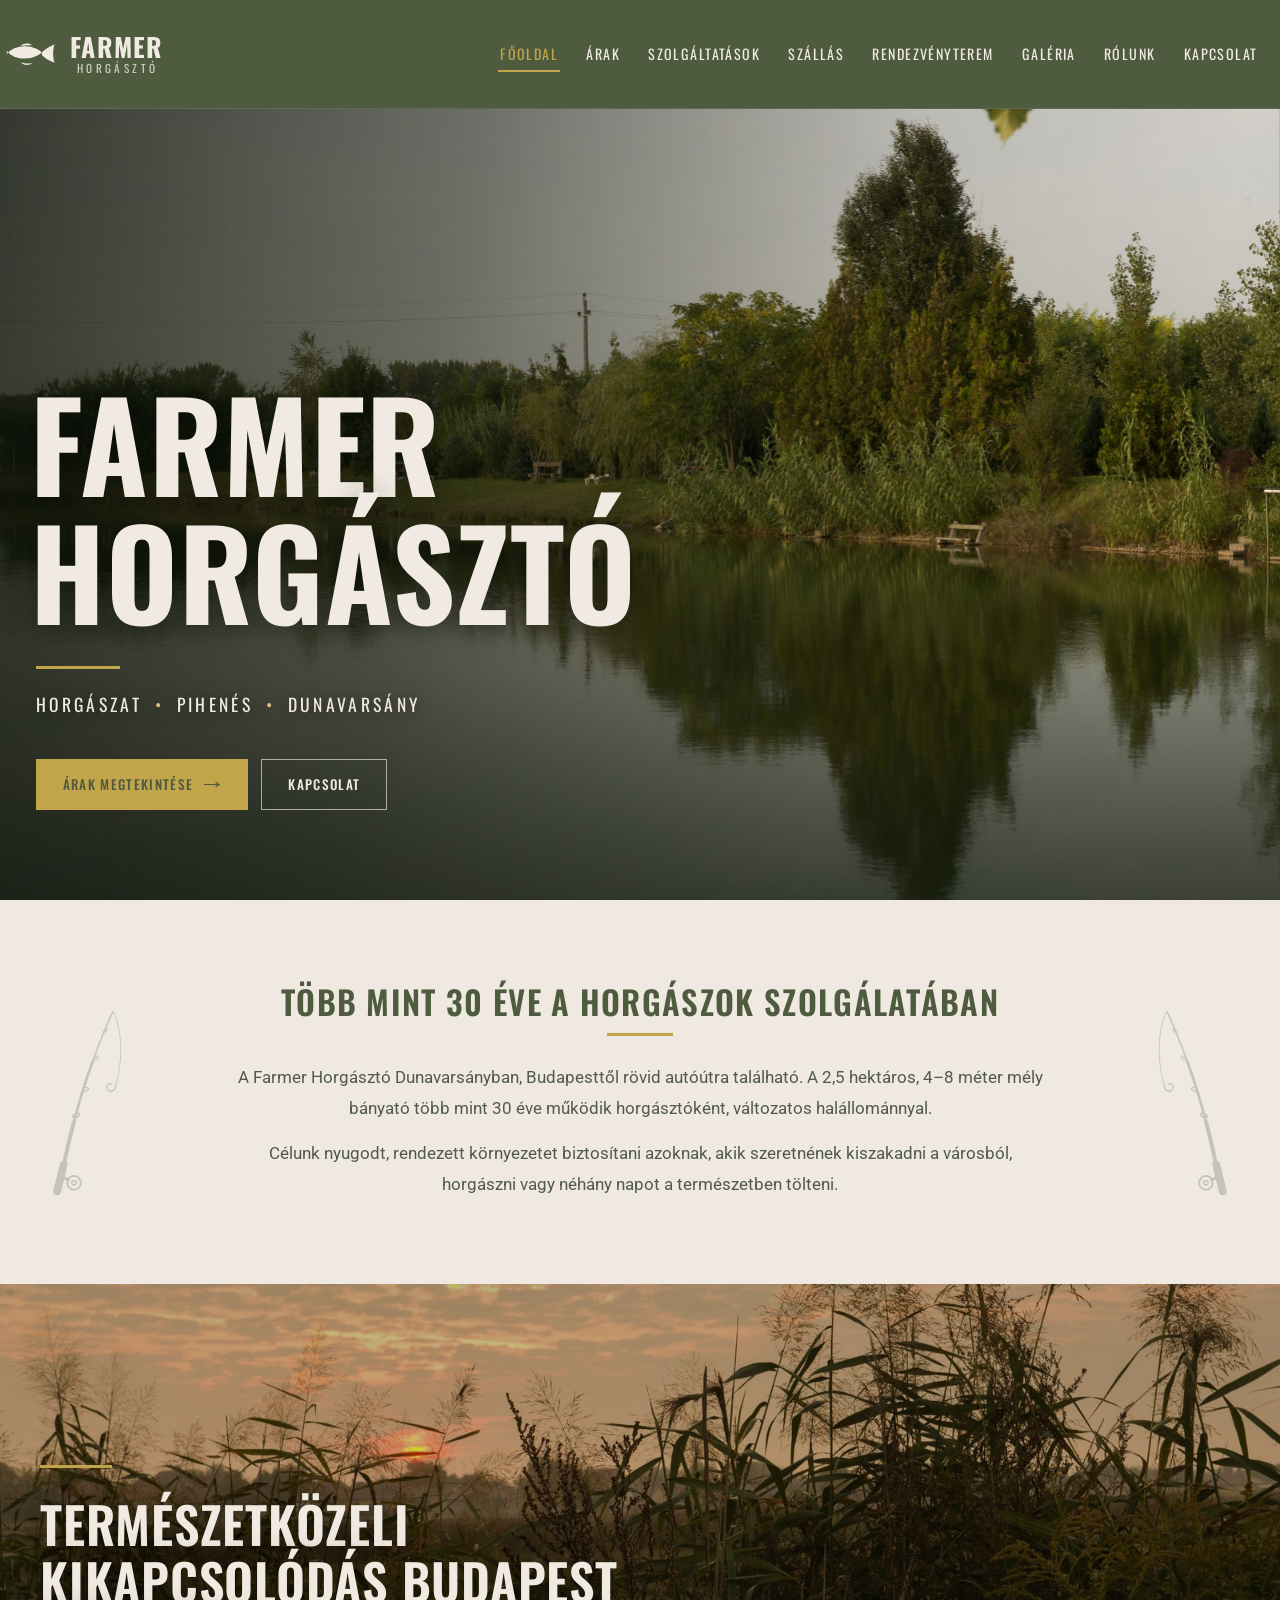
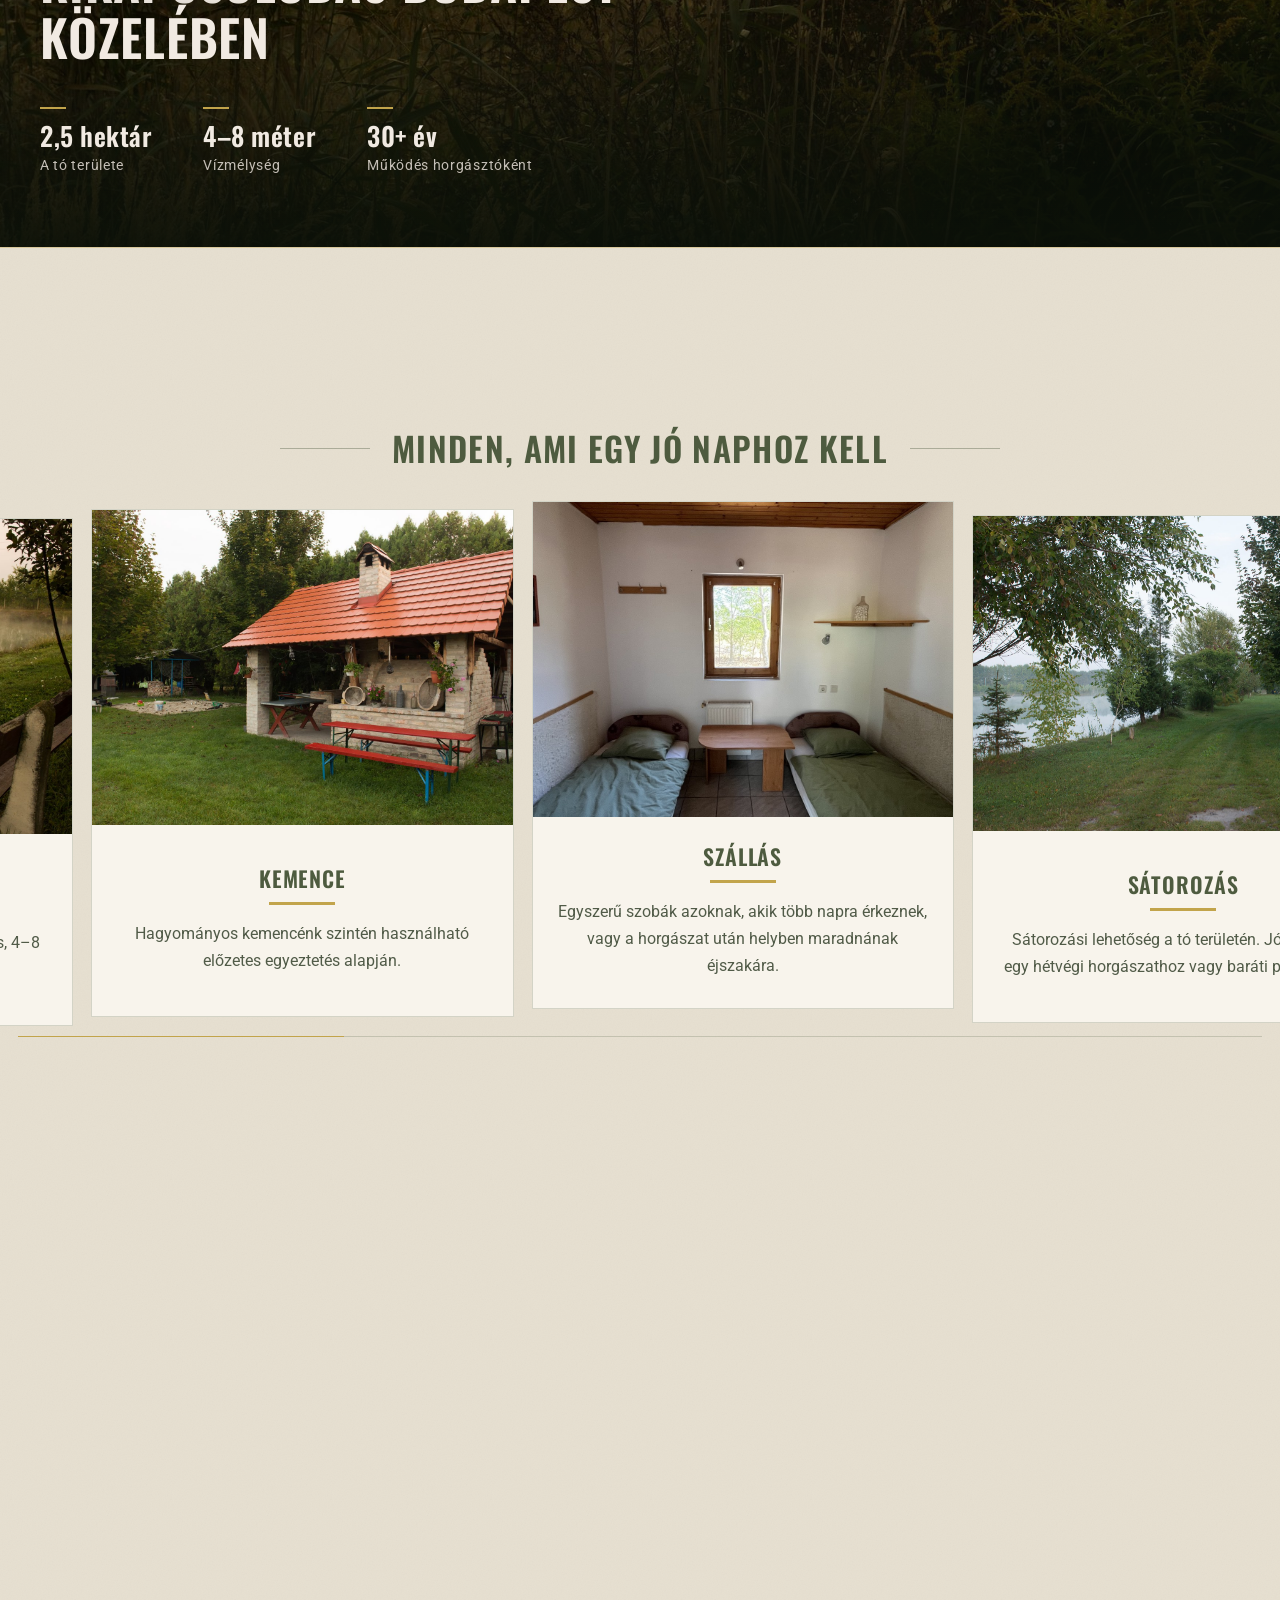
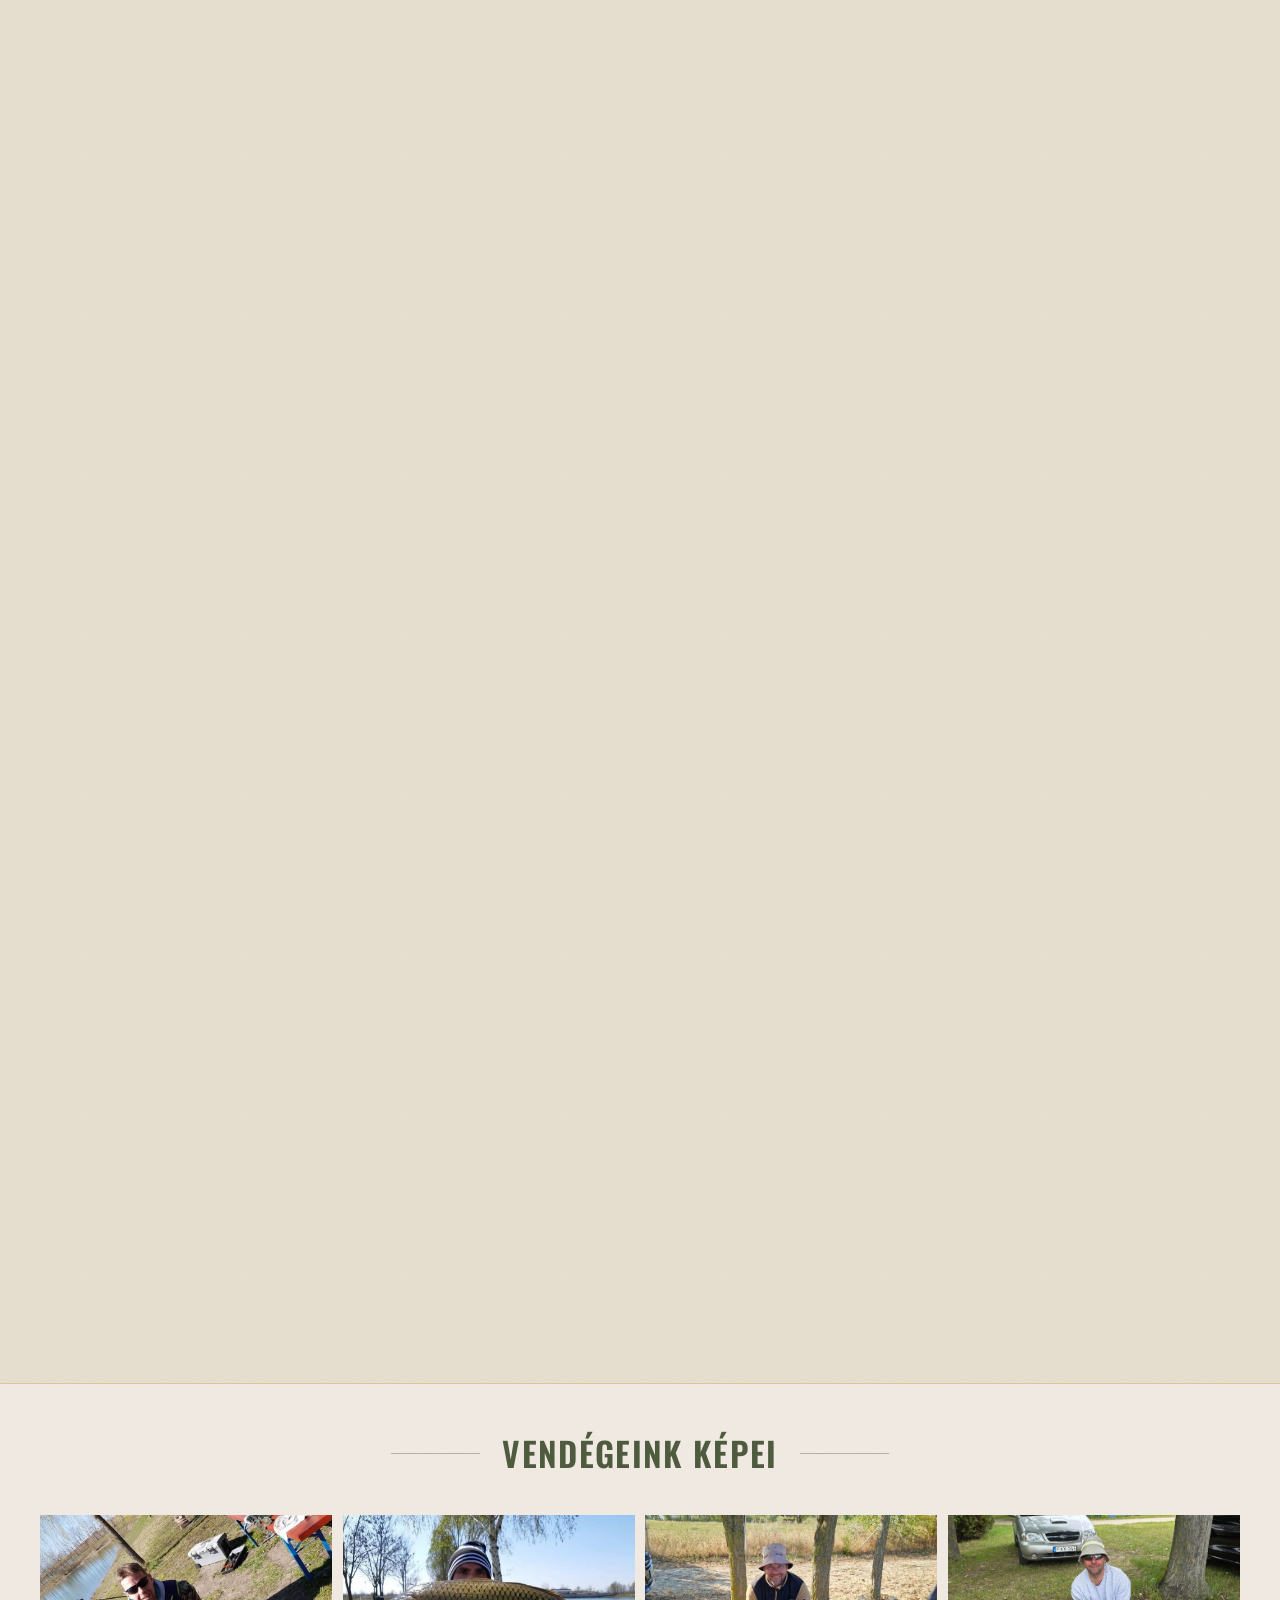
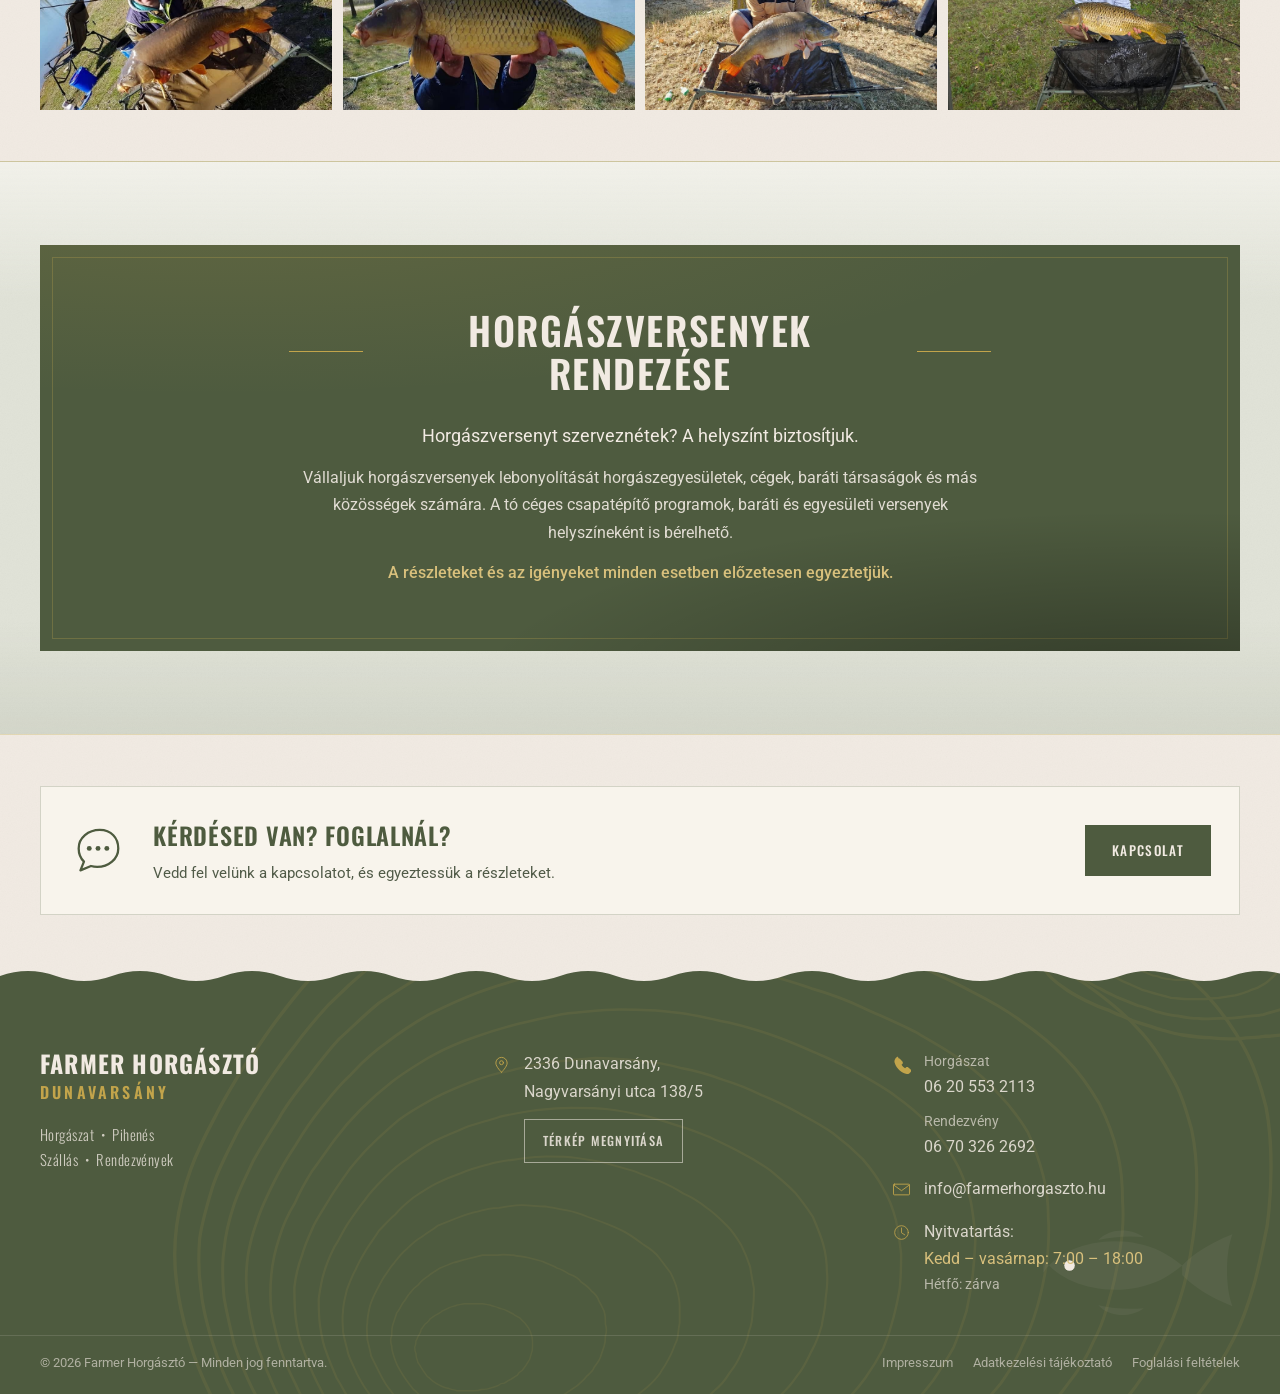
==== commit b8850cd9: "fixing color and design" ====
--- a/index.html
+++ b/index.html
@@ -3,9 +3,12 @@
 <head>
 <meta charset="utf-8">
 <meta name="viewport" content="width=device-width, initial-scale=1">
-<title>Farmer Horgásztó – Horgászat, szállás és rendezvényterem Dunavarsányban</title>
+<title>Farmer Horgásztó – Dunavarsány</title>
 <meta name="description" content="Több mint 30 éve működő horgásztó Dunavarsányban, Budapest közelében. Napijegyes horgászat, tóparti szállás, sátorozás, bográcsozás, kemence és rendezvényterem.">
-<meta name="theme-color" content="#1a2416">
+<meta name="theme-color" content="#4e5b3f">
+<link rel="icon" href="assets/img/fish-icon-32.png?v=4" sizes="32x32" type="image/png">
+<link rel="icon" href="favicon.ico?v=4" sizes="16x16 32x32 48x48">
+<link rel="apple-touch-icon" href="assets/img/fish-icon-180.png?v=4">
 <link rel="canonical" href="https://www.farmerhorgaszto.hu/">
 <meta property="og:type" content="website"><meta property="og:locale" content="hu_HU">
 <meta property="og:site_name" content="Farmer Horgásztó">
@@ -200,14 +203,18 @@
 
 
 <!-- ============ FOGÁSOK ============ -->
-<!-- Vendégektől kapott telefonos fotók (960 px), ezért szűkebb rácsban
-     állnak: így a csempe nem lesz nagyobb, mint amit a felbontás elbír. -->
+<!-- Vendégektől kapott telefonos fotók. Mind a négy EGY sorban áll, ezért a
+     rács a teljes wrap-szélességet használja (a korábbi 960 px-es korlát
+     négy csempénél már túl szűk volt). Telefonon a style.css 760 px-es
+     szabálya 2×2-re tördeli — négy csempe egy sorban ott olvashatatlan. -->
 <section class="sec sec--tight">
   <div class="wrap">
     <h2 class="shead rv">Vendégeink képei</h2>
-    <div class="gal gal--plain rv" style="grid-template-columns:repeat(2,1fr);max-width:960px;margin:clamp(22px,3vw,36px) auto 0">
+    <div class="gal gal--plain rv" style="grid-template-columns:repeat(4,1fr);margin:clamp(22px,3vw,36px) auto 0">
       <a href="images/fogas-1.jpg"><img src="images/fogas-1.jpg" alt="Horgász a tópartján, kezében nagy tükörponty a pontymatrac fölött." loading="lazy"></a>
       <a href="images/fogas-2.jpg"><img src="images/fogas-2.jpg" alt="Horgász egy tekintélyes nyurgapontyot tart a víz előtt." loading="lazy"></a>
+      <a href="images/halaskep5.jpg"><img src="images/halaskep5.jpg" alt="Mosolygó horgász egy tekintélyes tükörpontyot tart a pontymatracon." loading="lazy"></a>
+      <a href="images/halaskep8.jpg"><img src="images/halaskep8.jpg" alt="Horgász kalapban és napszemüvegben egy aranyló nyurgapontyot tart." loading="lazy"></a>
     </div>
   </div>
 </section>
@@ -254,11 +261,11 @@
 <div class="ftr__brand">
 <p class="ftr__n">Farmer Horgásztó</p>
 <p class="ftr__c">Dunavarsány</p>
-<p class="ftr__tags">Horgászat &nbsp;&bull;&nbsp; Pihenés &nbsp;&bull;&nbsp; Szállás<br>Sátorozás &nbsp;&bull;&nbsp; Rendezvények</p>
+<p class="ftr__tags">Horgászat &nbsp;&bull;&nbsp; Pihenés<br>Szállás &nbsp;&bull;&nbsp; Rendezvények</p>
 </div>
 <div class="ftr__rows">
 <div class="ftr__row"><svg class="ico" aria-hidden="true"><use href="assets/img/icons.svg#pin"/></svg>
-<div><p>2336 Dunavarsány,<br>Nagyvarsányi utca 138/5</p><p class="ftr__sm">A tó a település határában található.</p>
+<div><p>2336 Dunavarsány,<br>Nagyvarsányi utca 138/5</p>
 <a class="ftr__btn" href="https://www.google.com/maps/search/?api=1&amp;query=2336+Dunavars%C3%A1ny+Nagyvars%C3%A1nyi+utca+138%2F5" target="_blank" rel="noopener">Térkép megnyitása</a></div></div>
 </div>
 <div class="ftr__rows">
--- a/assets/css/style.css
+++ b/assets/css/style.css
@@ -2,7 +2,7 @@
    FARMER HORGÁSZTÓ — stíluslap
    Betűk:  Oswald (címek, menü, gombok, árak) · Roboto (folyószöveg)
            Great Vibes (kézírásos alcím, csak a rendezvényterem oldalon)
-   Színek: #1a2416 mélyzöld · #f1eae2 krém · #c2a44b arany
+   Színek: #4e5b3f mélyzöld · #f1eae2 krém · #c2a44b arany
 
    1) Tokenek  2) Alapok  3) Fejléc  4) Gombok  5) Főoldali hero
    6) Aloldali hero  7) Szekciócímek  8) Jegykártyák  9) Panelek
@@ -15,9 +15,12 @@
 
 /* --- 1. Tokenek ------------------------------------------- */
 :root{
-  --dark:#1a2416;          /* fejléc, lábléc, sötét panelek */
-  --dark-2:#22301c;        /* sötét kártyaalap */
-  --dark-3:#2c3b24;        /* hover */
+  /* A márka sötétzöldje. A -2 és a -3 ugyanennek egy-egy fokkal
+     világosabb lépcsője (kártyaalap, illetve hover) — a ramp azért
+     halad fölfelé, mert a sötét felületen a kiemelés világosodik. */
+  --dark:#4e5b3f;          /* fejléc, lábléc, sötét panelek */
+  --dark-2:#566745;        /* sötét kártyaalap */
+  --dark-3:#5a6b48;        /* hover */
   --cream:#f1eae2;         /* oldal háttér */
   --paper:#f8f4ec;         /* világos kártya */
   --sand:#e6dfd0;          /* tónusos panel */
@@ -27,11 +30,15 @@
   /* Atmoszféra. A tó fotóin a hajnali köd hűvös, zöldes-szürke – ez a
      --haze; a --deep a vízoszlop alja, egy fokkal a --dark alatt. */
   --haze:#e0e2d7;         /* párás, hűvös sáv (a meleg --sand párja) */
-  --deep:#111b12;         /* legmélyebb sáv */
+  --deep:#3f4a33;         /* legmélyebb sáv */
   --ink:#26301f;
   --ink-soft:#515b48;
-  --line:rgba(26,36,22,.17);
-  --line-2:rgba(26,36,22,.3);
+  /* A vonalak a --dark áttetsző változatai. Az alfa azért nagyobb, mint
+     korábban (.17/.3 helyett .22/.38), mert a világosabb alapszín
+     ugyanannyi átlátszósággal halványabb vonalat adna — így a keretek
+     súlya marad a régi. */
+  --line:rgba(78,91,63,.22);
+  --line-2:rgba(78,91,63,.38);
 
   --disp:"Oswald","Arial Narrow",Arial,sans-serif;
   --body:"Roboto","Helvetica Neue",Arial,sans-serif;
@@ -113,7 +120,7 @@
   background-color:var(--haze);
   background-image:
     linear-gradient(to bottom,rgba(252,250,245,.62) 0%,rgba(252,250,245,0) 24%),
-    linear-gradient(to top,rgba(26,36,22,.07) 0%,rgba(26,36,22,0) 20%),
+    linear-gradient(to top,rgba(78,91,63,.09) 0%,rgba(78,91,63,0) 20%),
     var(--grain);
   border-top:1px solid rgba(194,164,75,.34);
   border-bottom:1px solid rgba(194,164,75,.34);
@@ -165,7 +172,11 @@
 .hdr.is-compact .hdr__in{min-height:68px}
 .hdr.is-compact .logo__fish{width:40px}
 .hdr.is-compact .logo__n{font-size:1.24rem}
-.hdr.is-compact .logo__s{font-size:0;opacity:0;margin-top:-2px}
+/* Összezárt fejlécben a „HORGÁSZTÓ" korábban eltűnt (font-size:0,
+   opacity:0), és lefelé görgetve csak a „FARMER" maradt. A logó
+   viszont a két sor EGYÜTT — ezért összezárva is látszik, csak egy
+   fokkal kisebben, hogy a 68 px-es fejlécbe elférjen. */
+.hdr.is-compact .logo__s{font-size:.62rem;letter-spacing:.26em;margin-top:2px}
 
 /* a logó a bal sarokban áll, a menü jobbra tömörödik */
 .hdr__in{
@@ -263,12 +274,12 @@
     linear-gradient(100deg,rgba(14,20,11,.82) 0%,rgba(14,20,11,.52) 34%,rgba(14,20,11,.1) 66%,rgba(14,20,11,0) 88%),
     linear-gradient(to top,rgba(14,20,11,.6) 0%,rgba(14,20,11,0) 46%);
 }
-/* vízszint: a hero alja beolvad a lap légterébe, nem éles vonallal ér véget */
-.hero::after{
-  content:"";position:absolute;left:0;right:0;bottom:0;z-index:2;
-  height:clamp(46px,7vh,104px);pointer-events:none;
-  background:linear-gradient(to bottom,rgba(241,234,226,0),rgba(241,234,226,.5) 70%,var(--cream));
-}
+/* A hero alján KORÁBBAN egy krém színű átmenet olvasztotta a fotót a lap
+   hátterébe. Ez a fátyol a víz rajzán tejes, ködös csíknak látszott, és
+   a kép alsó ~100 képpontját elvette — ezért nem is ért le a fotó a
+   képernyő aljáig. A sáv törölve: a fénykép éles széllel, teljes
+   magasságban záródik. A szövegek olvashatóságáról továbbra is a
+   .hero__scrim sötét gradiense gondoskodik, az változatlan. */
 .hero__in{
   position:relative;z-index:3;width:100%;
   padding:clamp(40px,7vh,90px) var(--pad) clamp(52px,10vh,120px) clamp(22px,2.8vw,52px);
@@ -301,9 +312,9 @@
 .phero__img img{width:100%;height:100%;object-fit:cover;object-position:50% 45%}
 .phero::after{
   content:"";position:absolute;inset:0;
+  /* A krémfátyol itt is elmarad (lásd az 5. szakasz megjegyzését), csak
+     a szöveg olvashatóságát adó sötét gradiens marad. */
   background:
-    /* legfelső réteg: a vízszint, ami a lap krémjébe olvad */
-    linear-gradient(to bottom,rgba(241,234,226,0) 80%,rgba(241,234,226,.46) 100%),
     linear-gradient(to bottom,rgba(14,20,11,.52),rgba(14,20,11,.28) 45%,rgba(14,20,11,.62));
 }
 .pagehero,.phero__pad{padding-top:0}
@@ -871,7 +882,21 @@
 @media (max-width:760px){
   .gal{grid-template-columns:repeat(2,1fr);grid-auto-rows:clamp(96px,20vw,150px)}
   .gal a.wide{grid-column:span 2}
-  .gal--plain{grid-template-columns:repeat(2,1fr) !important}
+  /* Az egyenletes rács (Vendégeink képei, A terem) NEM veheti át a fenti
+     mozaik-sormagasságot. A .gal--plain csempéi aspect-ratio:3/2-ből
+     méreteződnek: telefonszélességen ~175 px széles csempe ~117 px-t
+     kér, a mozaik sora viszont 96 px — a csempe kilógott a saját
+     sávjából, és rácsúszott az alatta lévő képre. (A .gal és a
+     .gal--plain azonos erősségű szelektor, ezért a fentebbi
+     grid-auto-rows:auto-t forrássorrendben ez a blokk ütötte ki —
+     itt kell visszaadni.)
+     A rés is nagyobb: két hasábban a 8 px-es mozaik-rés összemosta a
+     szomszédos fotókat, így egyetlen foltnak látszottak. */
+  .gal--plain{
+    grid-template-columns:repeat(2,1fr) !important;
+    grid-auto-rows:auto;
+    gap:clamp(10px,3vw,16px);
+  }
 }
 
 /* --- 16b. Képnézegető (lightbox) ------------------------- */
@@ -1006,7 +1031,31 @@
 .toc a:hover{background:var(--dark);color:var(--cream);border-color:var(--dark)}
 
 /* --- 18. Lábléc ----------------------------------------- */
-.ftr{background:var(--dark);color:rgba(241,234,226,.86);position:relative;overflow:hidden}
+/* A zöld lábléc felső pereme nem éles vonal, hanem vízszerű hullám.
+   Ugyanazzal a technikával, mint a 25. szakasz Parton-blokkja: a
+   hullámot beágyazott SVG szinuszgörbe rajzolja (igazi szinusz, nem
+   félkörös csipke), maszkként vízszintesen ismételve; alatta egy tömör
+   réteg tartja meg a lábléc többi részét.
+   Miért maszk és nem rárakott csík: így a hullámvölgyekben a LAP
+   háttere látszik át, nem egy általunk kitalált szín — a perem tehát
+   akkor is illeszkedik, ha a lábléc fölötti szekció háttere más.
+   A padding-top a hullám magasságával nő, hogy a görbe ne vágjon
+   bele a lábléc tartalmába. */
+.ftr{
+  --wv-w:56px;            /* egy fél hullám szélessége */
+  --wv-h:20px;            /* hullámmagasság */
+  --wv:url("data:image/svg+xml,%3Csvg xmlns='http://www.w3.org/2000/svg' width='80' height='16' preserveAspectRatio='none'%3E%3Cpath d='M0 8 Q20 0 40 8 Q60 16 80 8 L80 16 L0 16 Z' fill='black'/%3E%3C/svg%3E");
+
+  background:var(--dark);color:rgba(241,234,226,.86);
+  position:relative;overflow:hidden;
+  padding-top:var(--wv-h);
+  -webkit-mask:
+    var(--wv) top left/calc(var(--wv-w)*2) var(--wv-h) repeat-x,
+    linear-gradient(#000 0 0) left bottom/100% calc(100% - var(--wv-h)) no-repeat;
+  mask:
+    var(--wv) top left/calc(var(--wv-w)*2) var(--wv-h) repeat-x,
+    linear-gradient(#000 0 0) left bottom/100% calc(100% - var(--wv-h)) no-repeat;
+}
 .ftr__top{
   display:grid;grid-template-columns:1.15fr 1fr 1fr;gap:clamp(24px,4vw,56px);
   max-width:var(--wrap);margin:0 auto;padding:clamp(38px,5vw,64px) var(--pad) clamp(26px,3.4vw,40px);
@@ -1275,6 +1324,234 @@
   .feats.feats--dark li + li{border-top:1px solid rgba(241,234,226,.2)}
 }
 
+/* --- 24c. Mobil finomhangolás ----------------------------------------
+   A 21. szakasz általános mobilszabályait két helyen egy inline style
+   ütötte ki: az árak oldal „Tudnivalók" sávja (--n:3) és a
+   rendezvényterem kétosztatú panelje (grid-template-columns) a HTML-ben
+   kapta a hasábszámot. Inline stílust a media query nem tud
+   felülírni, ezért telefonon is 2-3 hasáb maradt, és a bekezdések
+   ujjnyi csíkokba szorultak. A hasábszám ezért innen, osztályból jön —
+   így a törésponti szabályok újra érvényesülnek.
+   A blokk a fájl végén áll, hogy forrássorrendben is nyerjen. */
+
+/* Tudnivalók-sáv (árak): nagy kijelzőn ikon és szöveg egymás mellett,
+   telefonon egymás alatt, középre zárva. */
+.feats--info{--n:3;background:var(--sand)}
+.feats--info li{flex-direction:row;align-items:flex-start;text-align:left;gap:16px}
+
+@media (max-width:900px){
+  .feats.feats--info{--n:2}
+}
+@media (max-width:660px){
+  .feats.feats--info{--n:1}
+  .feats.feats--info li{
+    flex-direction:column;align-items:center;text-align:center;
+    border-left:0;
+  }
+  .feats.feats--info li + li{border-top:1px solid var(--line)}
+}
+
+/* Kétosztatú panel eltérő hasábaránnyal (rendezvényterem). 900 px alatt
+   a 21. szakasz .split-szabálya egy hasábra állítja — ezt most már nem
+   akadályozza inline style. */
+.split--w{grid-template-columns:.85fr 1.15fr;align-items:center}
+@media (max-width:900px){
+  .split.split--w{grid-template-columns:1fr}
+}
+
+/* A fejléc 108 px-es magassága telefonon a képernyő közel ötödét elvitte,
+   pedig a logó 660 px alatt már kisebb betűkkel áll. A magasság egyetlen
+   változóból jön, ezért ennek átállítása egyszerre igazítja a törzs
+   felső térközét, a lenyíló menü tetejét, a hero magasságát és a
+   horgonyokhoz tartozó scroll-padding-ot — nem csúszik el egymáshoz
+   képest semmi. */
+@media (max-width:660px){
+  :root{--hdr-h:76px}
+}
+
+/* Érintőkijelzőn nincs igazi hover, a böngésző viszont koppintás után
+   „ottragadt" hover-állapotot emulál. A galéria csempéi ilyenkor
+   megemelkedtek (translateY + nagy árnyék + z-index:2), és rákerültek a
+   szomszédos képekre — ez volt a „képek egymásra lógnak" hiba a
+   Vendégeink képei rácsban és a rendezvényterem képsávjában. Ahol nincs
+   hover, ott a hover-állapot sem szól bele semmibe. */
+@media (hover:none){
+  .gal a:hover{transform:none;box-shadow:none;z-index:auto}
+  .gal a:hover img{transform:none}
+  .gal a:hover::after{opacity:0}
+}
+
+/* Az oldalra csúsztatható kártyasáv csak vízszintesen mozoghat. Az
+   overflow-x:auto mellett az overflow-y „visible" maradt, amit a CSS
+   automatikusan auto-ra számol — így a sáv függőlegesen is egy kicsit
+   elgörgethető volt. */
+@media (max-width:900px){
+  .hscroll__track{overflow-y:hidden}
+}
+@media (prefers-reduced-motion:reduce){
+  .hscroll__track{overflow-y:hidden}
+}
+
+/* A nyitókép telefonon lejjebb néz: a keskeny, magas kivágásban a
+   felső felét szinte teljesen az ég vitte el, a tó tükre kicsúszott
+   alul. A 72% a víz felé tolja a kivágást. */
+@media (max-width:660px){
+  .hero__img img{object-position:50% 72%}
+}
+
+/* Halas jegy és Halárak telefonon. A pipás lista elemei ikonostul
+   középre kerülnek, a pontozott árlista pedig szűkebb, középre zárt
+   blokká válik — így a név és az ár nem a kijelző két széléhez tapad,
+   hanem együtt, olvasható tömbben áll. */
+@media (max-width:660px){
+  .pfish .checks li{justify-content:center;text-align:center}
+  .plist{max-width:23em;margin-inline:auto}
+}
+
+/* Napijegyek: öt kártya két hasábban 2+2+1 — az ötödik (Vendégjegy)
+   egyedül maradt egy fél sorban. Ha páratlanként utolsó, a teljes sort
+   megkapja, és fekvő elrendezésre vált: ikon balra, szöveg jobbra. */
+@media (max-width:660px){
+  .tickets .ticket:last-child:nth-child(odd){
+    grid-column:1 / -1;
+    flex-direction:row;align-items:stretch;
+  }
+  .tickets .ticket:last-child:nth-child(odd) .ticket__ico{
+    flex:0 0 38%;padding:14px 10px;
+  }
+  .tickets .ticket:last-child:nth-child(odd) .tico{width:clamp(64px,22vw,104px)}
+  .tickets .ticket:last-child:nth-child(odd) .ticket__b{
+    flex:1 1 auto;justify-content:center;
+  }
+  .tickets .ticket:last-child:nth-child(odd) .ticket__p{margin-top:.5em}
+}
+
+/* Lábléc telefonon: minden blokk középre zárva, az ikon a hozzá tartozó
+   szöveg fölé kerül — egy hasábban az ikon+szöveg sor balra tapadt, és
+   a lábléc szétesett. */
+@media (max-width:660px){
+  /* szűk kijelzőn arányosan kisebb hullám — 56 px-es félhullámból
+     telefonszélességben alig két teljes periódus férne ki */
+  .ftr{--wv-w:34px;--wv-h:14px}
+  .ftr__top{justify-items:center;text-align:center}
+  .ftr__row{flex-direction:column;align-items:center;gap:8px}
+  .ftr__row .ico{margin-top:0}
+  .ftr__phones a{display:block}
+  .ftr__bot{justify-content:center}
+  .ftr__bot nav{justify-content:center}
+}
+
+/* FANTOMIKONOK telefonon ---------------------------------------------
+   A sprite ikonjai (<use href="icons.svg#...">) iOS Safariban nem
+   töltődnek be: a WebKit a külső <use>-t nem kéri le — ugyanez a
+   megjegyzés a 25. szakaszban is szerepel, ott ezért lett beágyazva a
+   Parton-blokk dísze. Az <svg> viszont a CSS-ből megkapja a méretét,
+   így a ki nem rajzolt ikon HELYET FOGLAL: a CTA-sávok, a Halas jegy
+   panel és az árlisták tetején ettől lett egy üres sáv, ami lenyomta a
+   szöveget, és a blokk középre zárása elcsúszottnak tűnt.
+   Ezek az ikonok díszítők (aria-hidden), a jelentésből semmi nem
+   múlik rajtuk, ezért szűk nézetben egyszerűen elmaradnak — így a
+   szöveg tényleg a doboz közepén áll. Ha a sprite betöltése egyszer
+   megoldódik (beágyazott sprite), ez a szabály akkor is állhat: egy
+   hasábban az ikonsor csak magasságot vitt. */
+@media (max-width:660px){
+  .ctabar > .ico{display:none}
+  .pfish__ico{display:none}
+  .pfish .checks .ico{display:none}
+  .plist .ico{display:none}
+  .bigprice .ico{display:none}
+  /* a lábléc sorai és a tudnivaló-sávok egy hasábban ikon-fölött-szöveg
+     felállásba kerültek — ott a fantomikon üres sort nyitott a szöveg
+     fölé, ezért ezek is elmaradnak */
+  .ftr__row .ico{display:none}
+  .feats .ico{display:none}
+  .checks .ico{display:none}
+  /* A logó hala ugyanígy fantom: 42 px + 10 px rés maradt üresen a
+     „FARMER" előtt, ami elhúzta a logót a bal sarokból. Nélküle a
+     feliratos logó tényleg a sarokban áll.
+     (A lábléc dísz-hala marad: az absztolút pozíciójú, 5%-os
+     vízjel — helyet nem foglal, tördelést nem befolyásol.) */
+  .logo__fish{display:none}
+  .logo{gap:0}
+}
+
+/* Középre zárás telefonon. A balra igazított szekciócímek, a CTA-sávok
+   és a lábléc alja is középre kerül, hogy a szűk hasábban egységes
+   legyen a ritmus. A hosszú folyószöveg (.prose) és az ikonos listák
+   (.checks, .plist) szándékosan balra zártak maradnak: középre zárva a
+   sorkezdetek elcsúsznak, és a felsorolás olvashatatlanná válik. */
+@media (max-width:660px){
+  .shead2--l{text-align:center}
+  .shead2--l+.uline{margin-left:auto;margin-right:auto}
+  .ctabar{grid-template-columns:1fr;justify-items:center;text-align:center}
+  .ctabar .btn{grid-column:1 / -1;justify-self:center}
+  .ftr__bot{align-items:center;text-align:center}
+}
+
+/* Ahol a kétosztatú blokk két fele egymás alá kerül, ott a .split
+   alaprése (14–26 px) kevés: az árak oldalon a SZÁLLÁS cím közvetlenül
+   a halárak utolsó sorára ült. Vékony vonal és nagyobb, szimmetrikus
+   térköz választja el a két felet. A szabály csak az egy hasábos
+   sávban él — két hasábban egymás mellett állnak, ott nincs mit
+   elválasztani. A gap ezért 0, a távolságot a margó és a belső térköz
+   adja, így a vonal fölött és alatt ugyanannyi hely marad. */
+@media (max-width:900px){
+  .split--sep{gap:0}
+  .split--sep > * + *{
+    margin-top:clamp(26px,6vw,38px);
+    padding-top:clamp(26px,6vw,38px);
+    border-top:1px solid var(--line);
+  }
+}
+
+/* --- 24d. Minden szöveg középre telefonon ----------------------------
+   Kifejezett kérés: szűk nézetben MINDEN szöveg középre zárva áll.
+   A főtartalom és a lábléc egy közös igazítást kap, mert a text-align
+   öröklődik — így nem kell minden komponenst külön felsorolni.
+   Amit viszont a text-align nem mozgat, azt külön kezeljük:
+     · a flexbox-alapú sorok (pipás lista, árlista, lábléc-sorok) igazítása
+       a justify-content, nem a text-align dolga;
+     · az árlista pontozott kitöltése középre zárt sorban értelmét veszti
+       (a nevet és az árat a két szélre feszítené), ezért elmarad;
+     · a jogi oldalak listajelei absztolút pozícióban, a sor bal szélén
+       ültek — középre zárt szöveg mellett elszakadtak volna tőle, ezért
+       inline jelölővé válnak, közvetlenül a szöveg előtt. */
+@media (max-width:660px){
+  main{text-align:center}
+  .ftr{text-align:center}
+
+  /* flex-sorok: a tartalom a sor közepére */
+  .checks li{justify-content:center}
+  .plist li{justify-content:center}
+  .plist__dots{display:none}
+  .plist{max-width:none}
+  .bigprice{justify-content:center}
+  .band__m{justify-content:center}
+  .ftr__row{justify-content:center}
+  .ftr__bot,.ftr__bot nav{justify-content:center}
+
+  /* Fix szélességű ARANY VONALAK. Ezeket a text-align nem mozdítja:
+     vagy blokk-szintűek (a saját szélességükön belül igazít, a blokk
+     maga marad balra), vagy absztolút pozíciójúak left:0-val. Ezért a
+     hero vonala és a számadatok fölötti vonalkák a középre zárt szöveg
+     alatt/fölött balra csúsztak. Nagy kijelzőn ez helyes — ott a hero
+     és a fotósáv szövege is balra zárt —, ezért csak itt középre. */
+  .hero__rule{margin-inline:auto}
+  .band__t::before{margin-inline:auto}
+  .band__m div::before{left:50%;transform:translateX(-50%)}
+  .intro__cols p::before{left:50%;transform:translateX(-50%)}
+  .prose h2+.uline{margin-left:auto;margin-right:auto}
+
+  /* jogi oldalak: a listajel a szöveg elé, a behúzás megszűnik */
+  .prose ul li{padding-left:0}
+  .prose ul li::before{
+    position:static;display:inline-block;
+    margin-right:8px;vertical-align:middle;
+  }
+  .prose dl{grid-template-columns:1fr;gap:.15em 0;justify-items:center}
+  .prose dt{padding-top:.6em}
+}
+
 /* --- 25. „Parton" átvezető blokk ------------------------------------
    A rendezvényterem saját oldalára (partonrendezveny.hu) vezet, ezért
    nem a farmeri mélyzöld-arany párost viseli, hanem a Parton-oldal
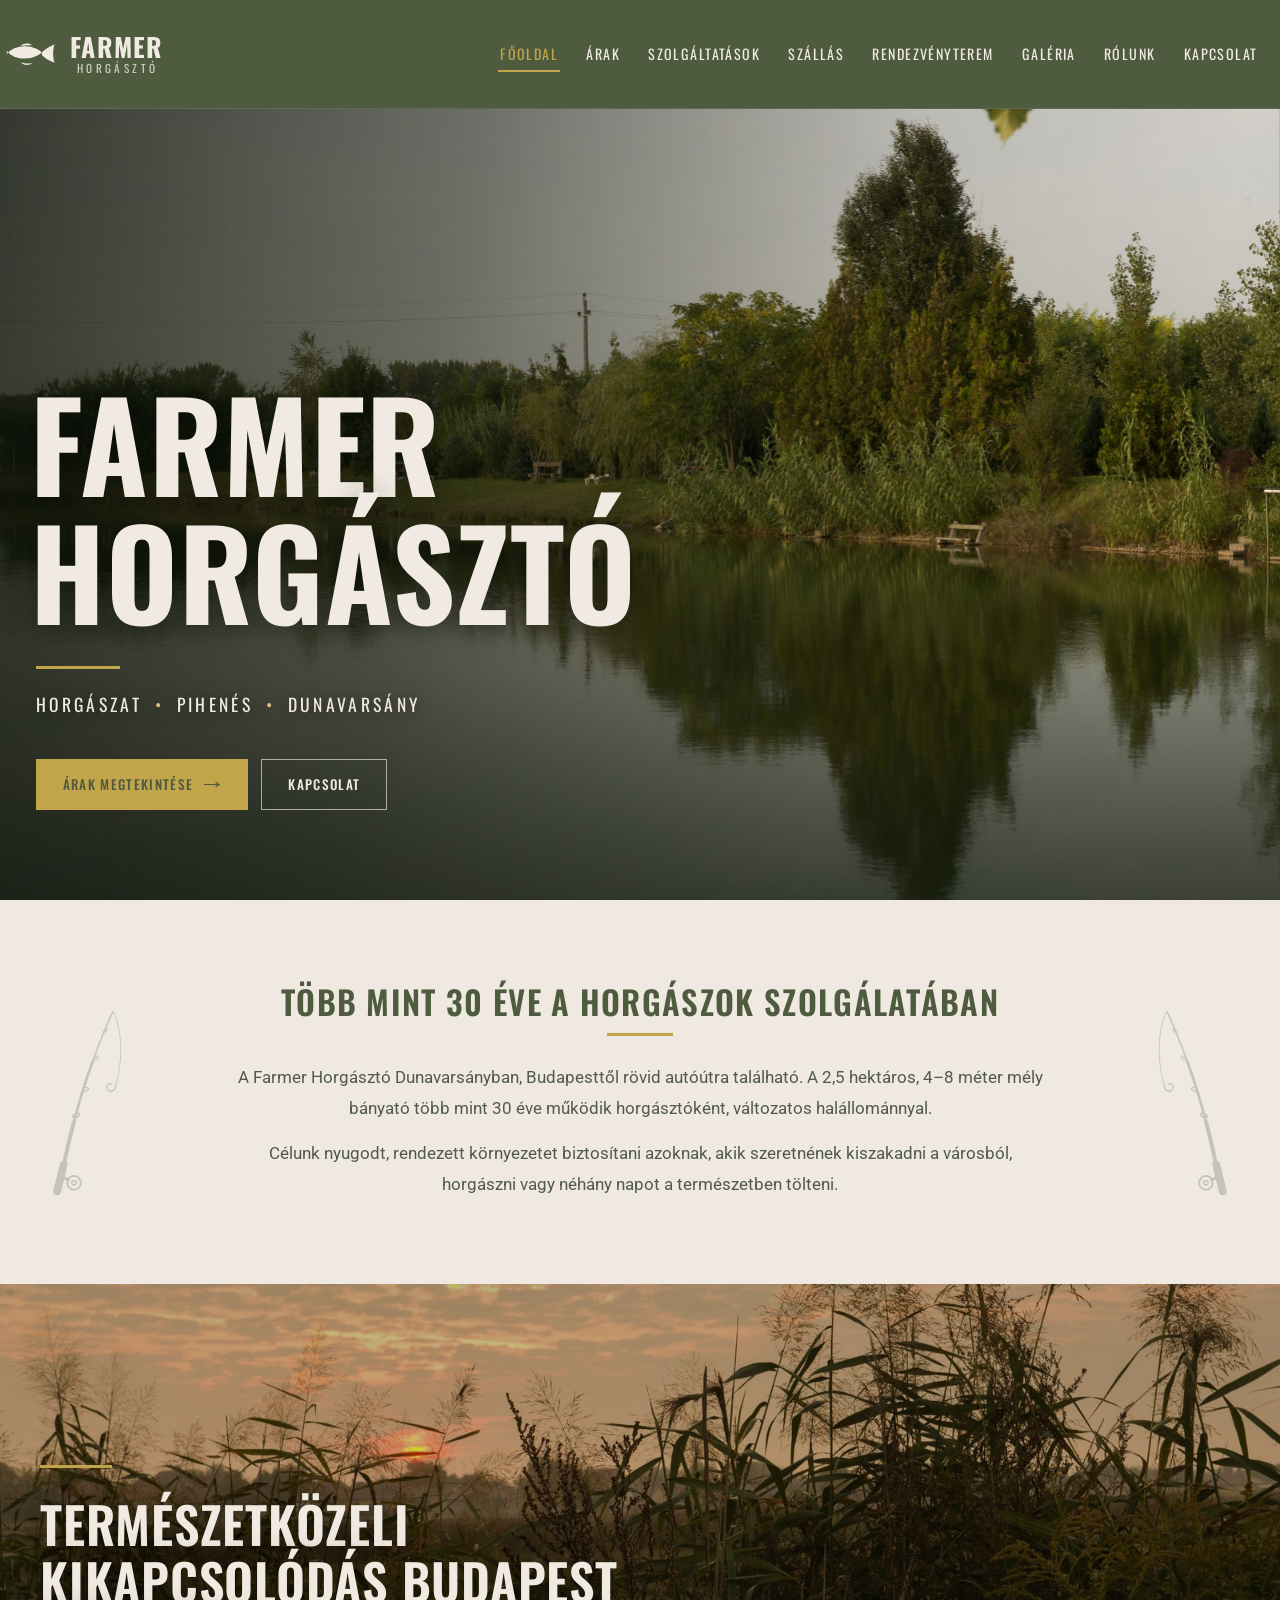
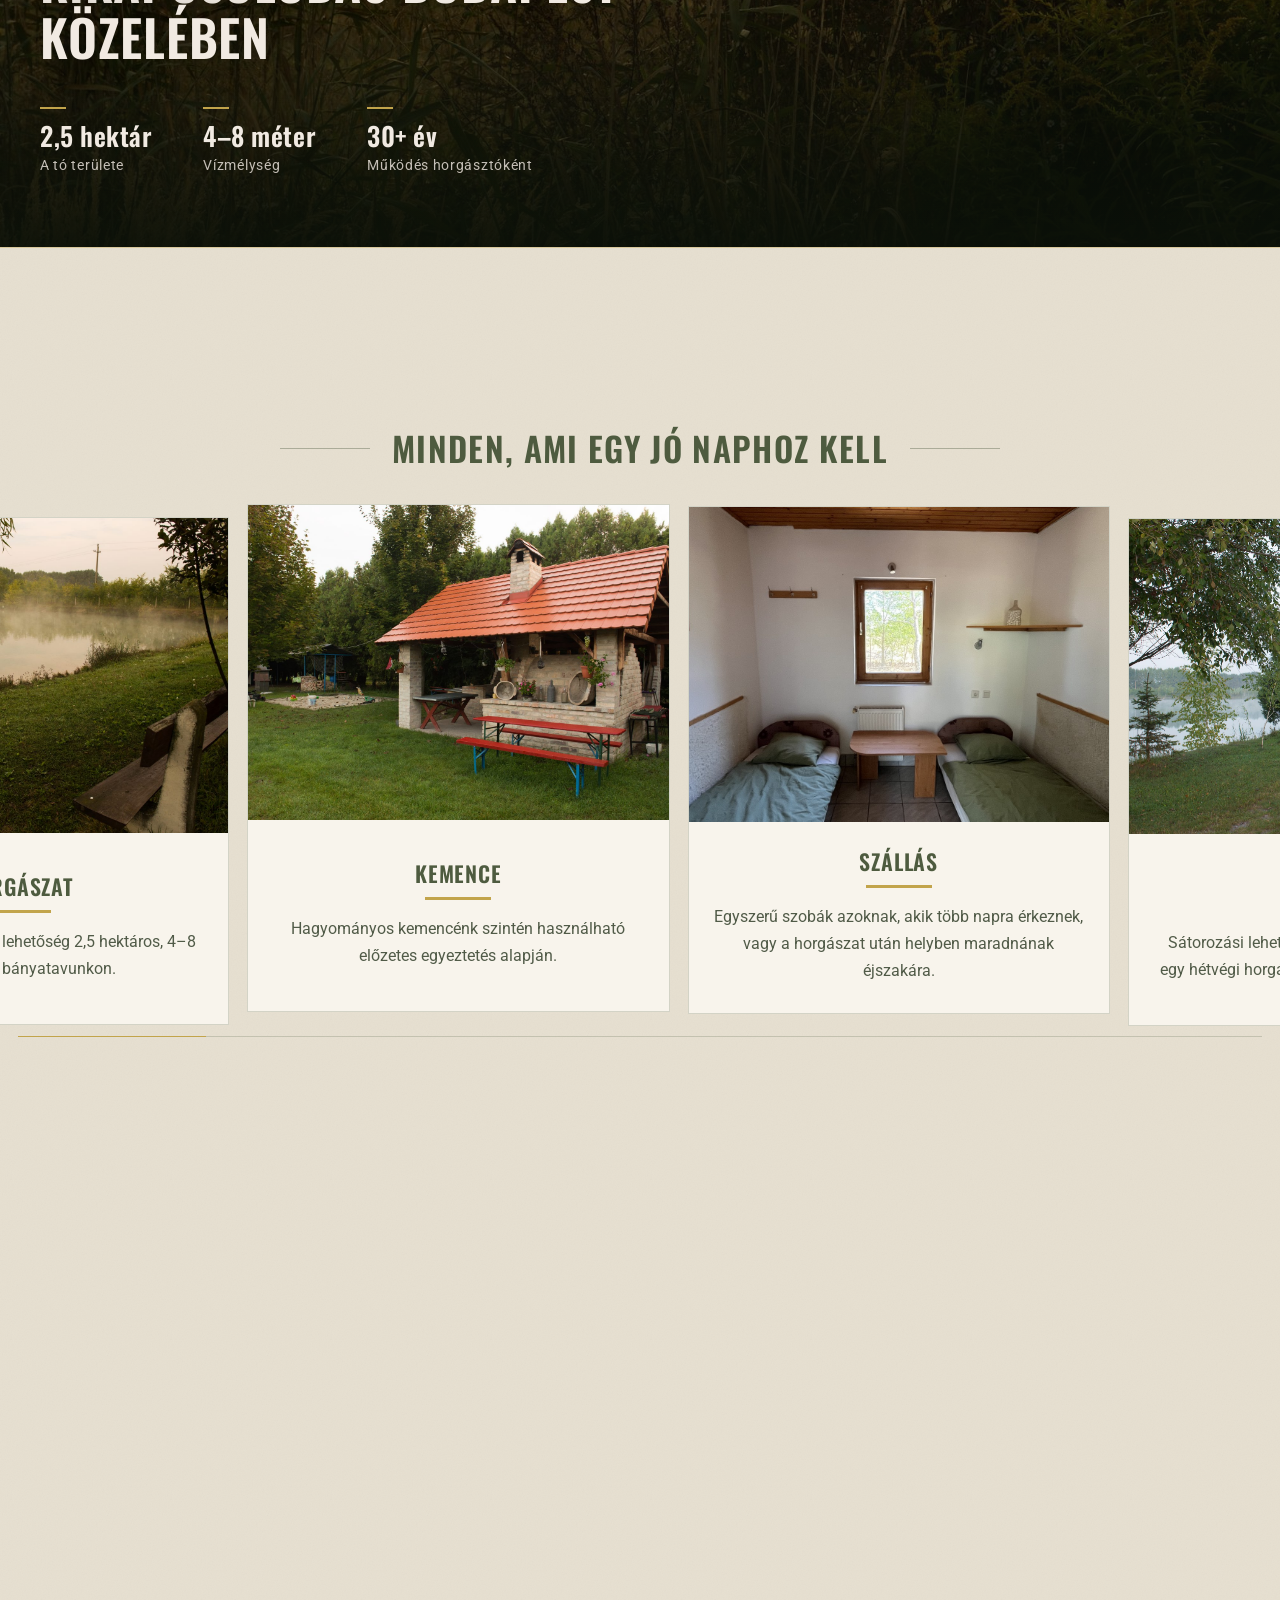
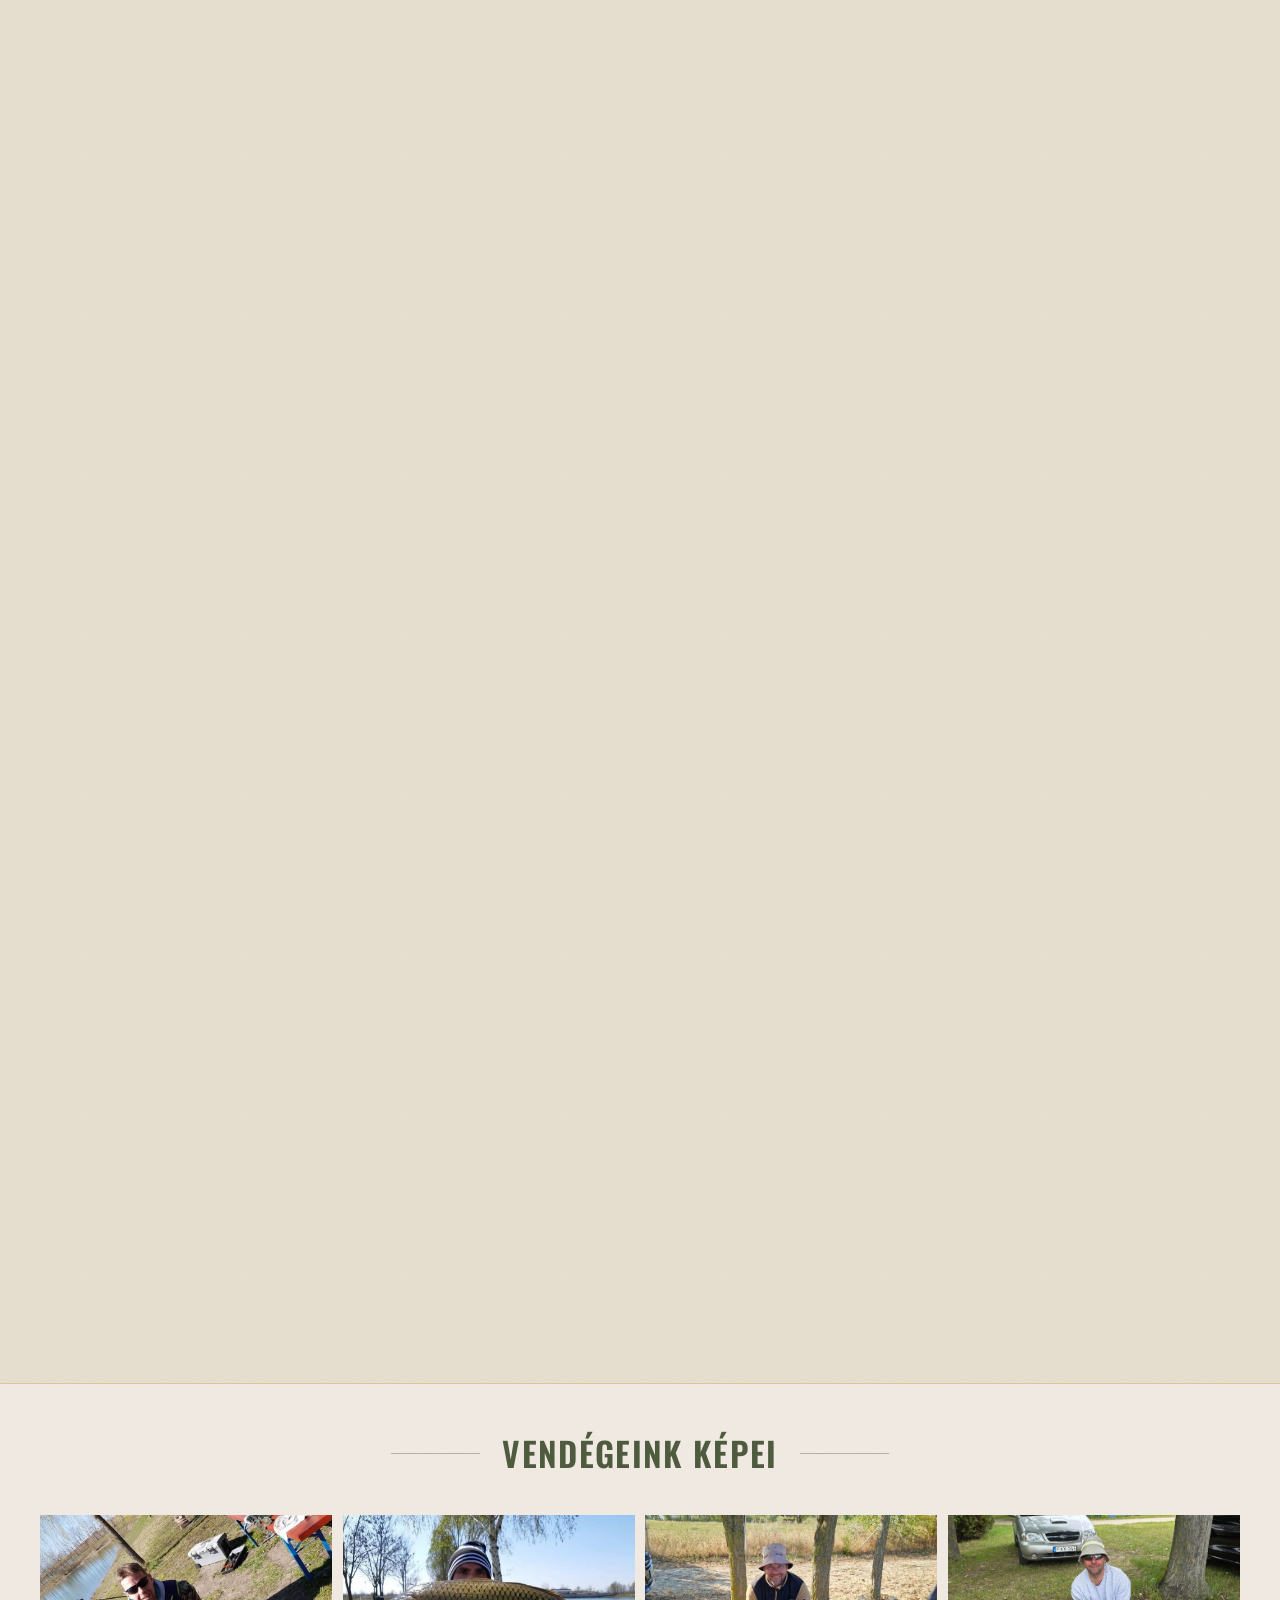
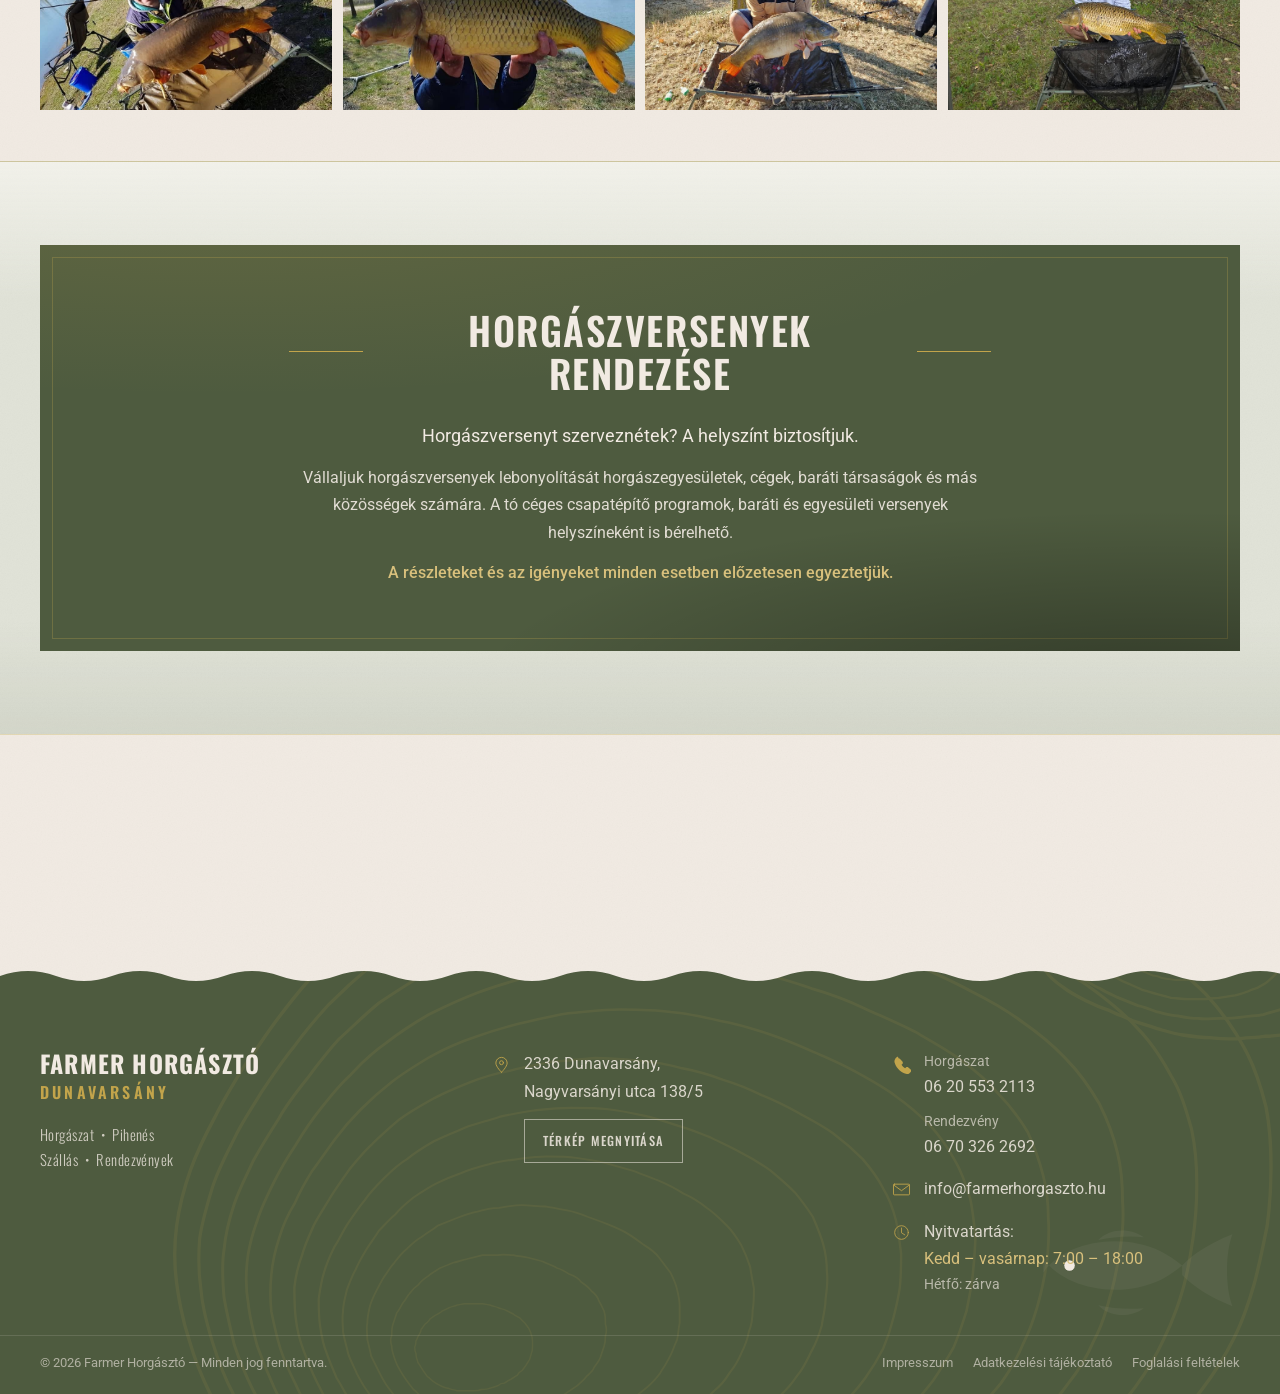
==== commit 377ac887: "terkep meg nemtom" ====
--- a/index.html
+++ b/index.html
@@ -266,7 +266,7 @@
 <div class="ftr__rows">
 <div class="ftr__row"><svg class="ico" aria-hidden="true"><use href="assets/img/icons.svg#pin"/></svg>
 <div><p>2336 Dunavarsány,<br>Nagyvarsányi utca 138/5</p>
-<a class="ftr__btn" href="https://www.google.com/maps/search/?api=1&amp;query=2336+Dunavars%C3%A1ny+Nagyvars%C3%A1nyi+utca+138%2F5" target="_blank" rel="noopener">Térkép megnyitása</a></div></div>
+<a class="ftr__btn" href="https://www.google.com/maps/search/?api=1&amp;query=Farmer+Horg%C3%A1szt%C3%B3%2C+Dunavars%C3%A1ny" target="_blank" rel="noopener">Térkép megnyitása</a></div></div>
 </div>
 <div class="ftr__rows">
 <div class="ftr__row"><svg class="ico" aria-hidden="true"><use href="assets/img/icons.svg#phone"/></svg>
